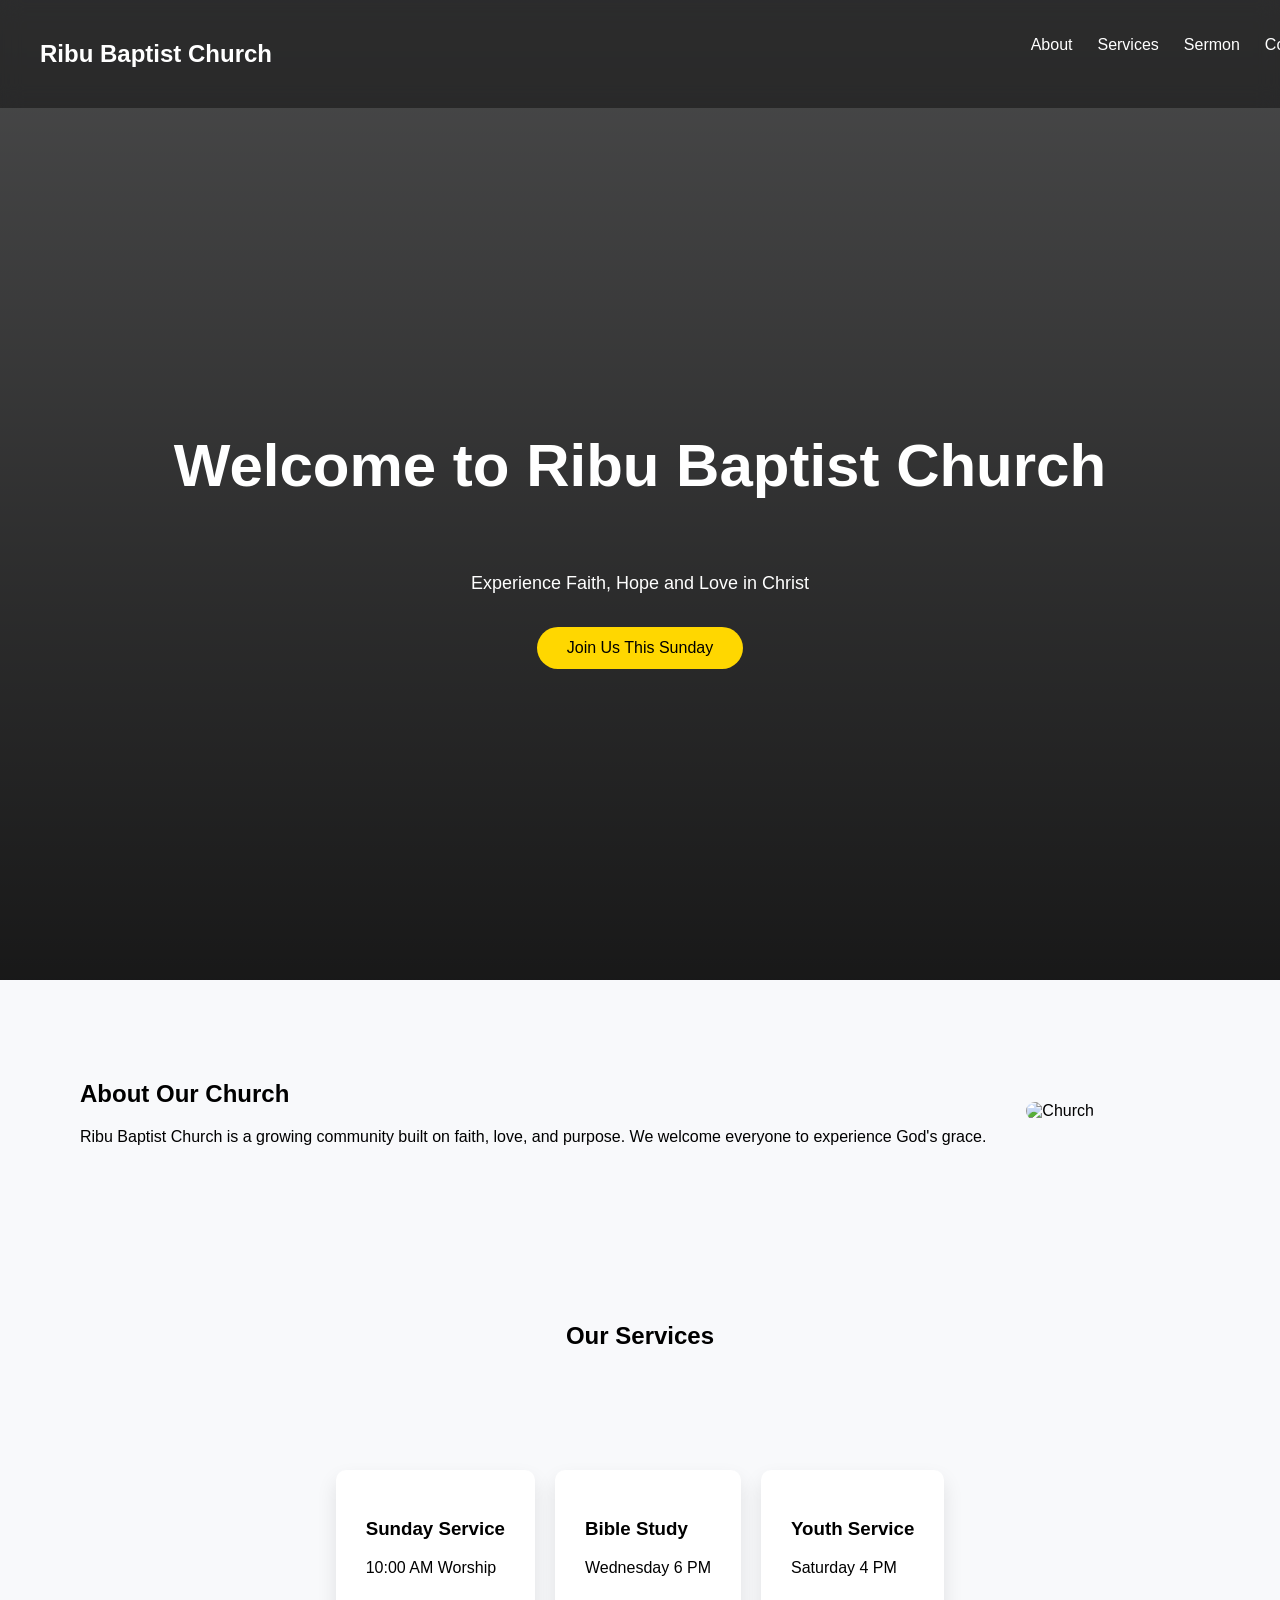
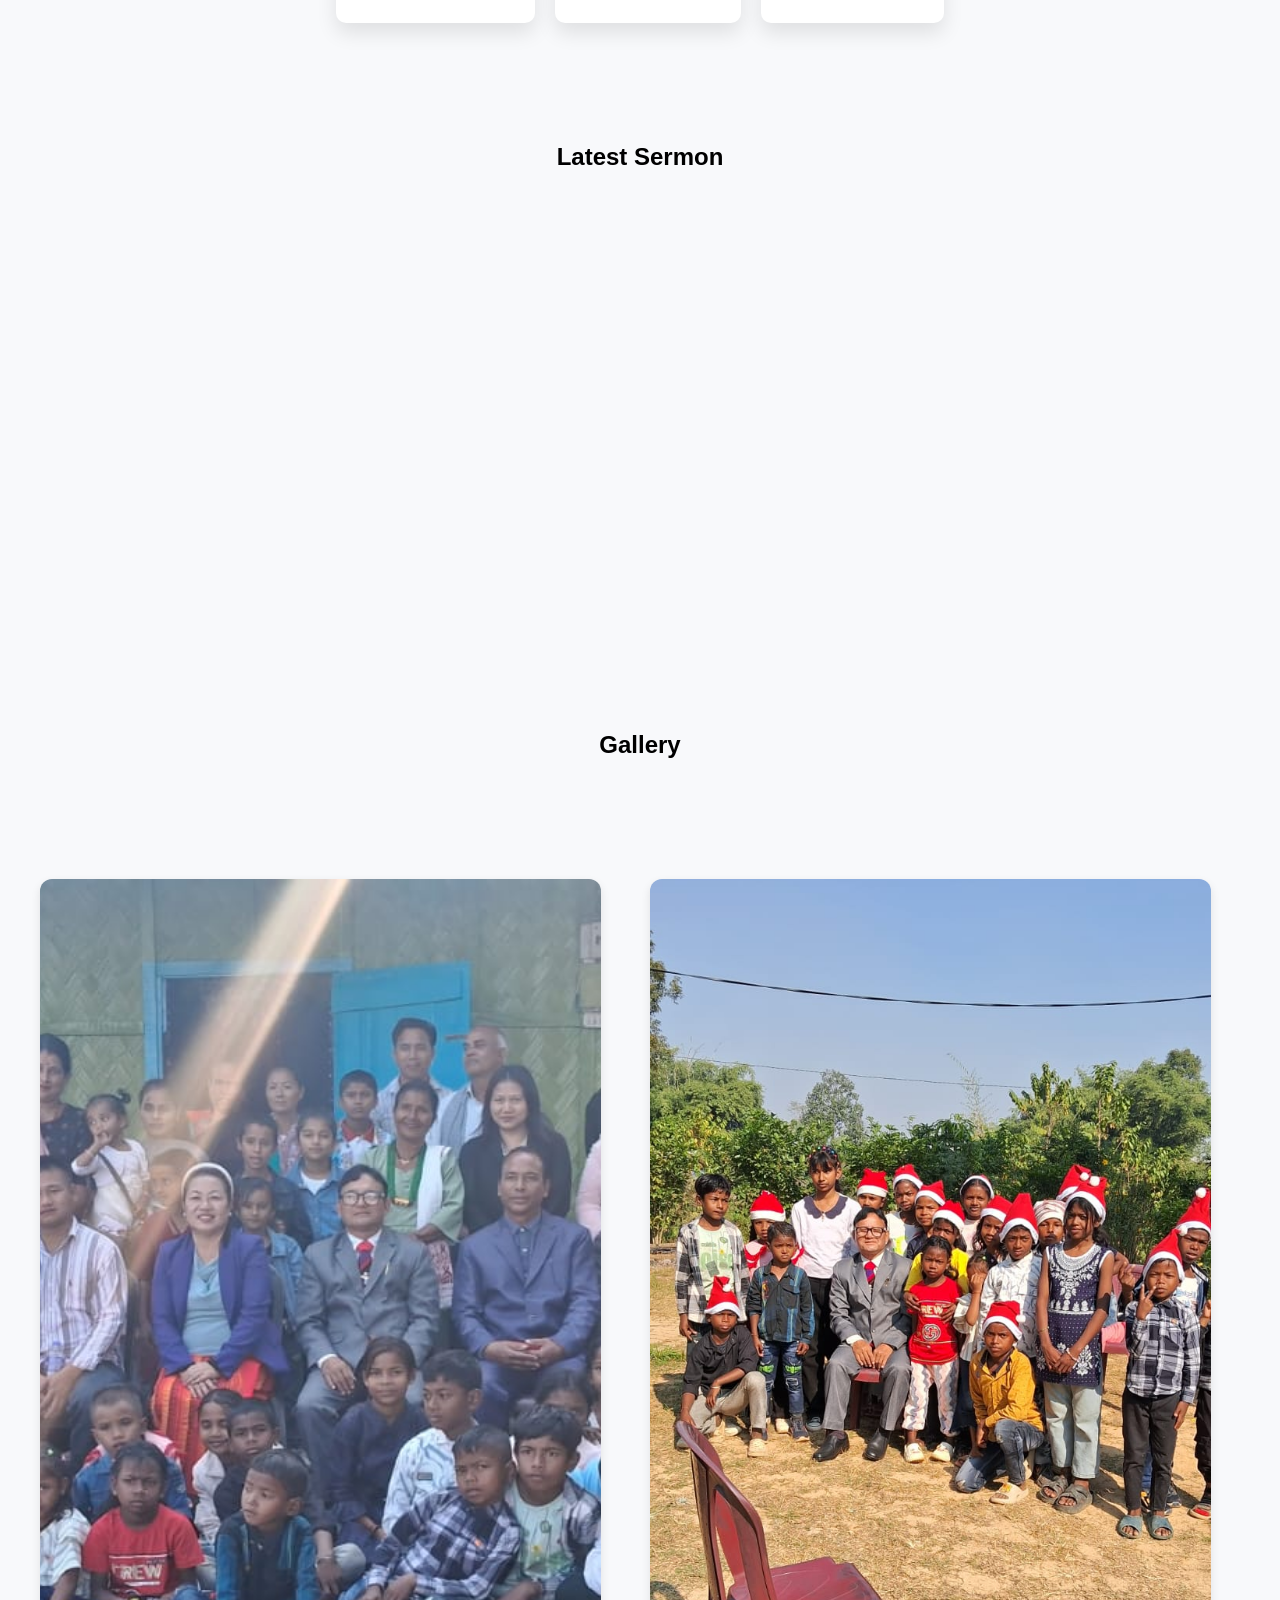
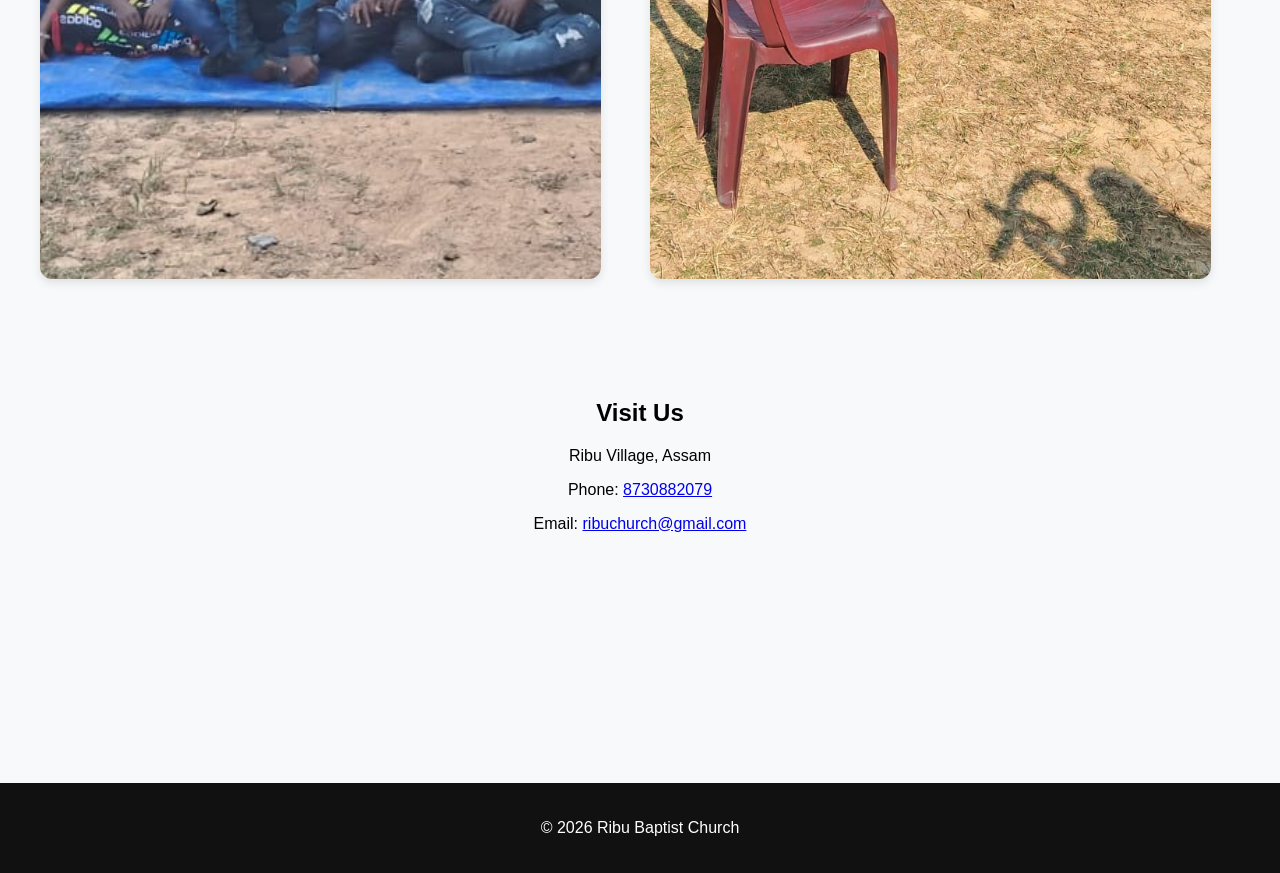
==== index.html @ ec2ae5bd "Add files via upload" ====
<!DOCTYPE html>
<html lang="en">
    <head>
        <meta charset="UTF-8">
        <meta name="viewport" content="width=device=width,
        initial-scale=1.0">
        <meta name="description" content="Ribu Baptist Church - A place of Faith, Hope and Love in Christ. join us for worship and community in Assam">
        <title>RIBU BAPTIST CHURCH |It's Your Time</title>
        <link rel="stylesheet" href="./style.css"/>
    </head>
<body>
<header class="hero">

<nav class="navbar">
    <h2 class="logo">Ribu Baptist Church</h2>

    <div class="menu-toggle" onclick="toggleMenu()">☰</div>

    <ul id="menu">
        <li><a href="#about">About</a></li>
        <li><a href="#services">Services</a></li>
        <li><a href="#sermon">Sermon</a></li>
        <li><a href="#contact">Contact</a></li>
    </ul>
</nav>

<div class="hero-content">
    <h1>Welcome to Ribu Baptist Church</h1>
    <p>Experience Faith, Hope and Love in Christ</p>
    <a href="#contact" class="btn">Join Us This Sunday</a>
</div>

</header>


<!-- ABOUT -->
<section id="about" class="split fade-in">
    <div class="text">
        <h2>About Our Church</h2>
        <p>
            Ribu Baptist Church is a growing community built on faith,
            love, and purpose. We welcome everyone to experience God's grace.
        </p>
    </div>

    <div class="image">
        <img src="images/church.jpg.jpeg" alt="Church">
    </div>
</section>


<!-- SERVICES -->
<section id="services" class="fade-in">
    <h2 class="center">Our Services</h2>

    <div class="cards">
        <div class="card">
            <h3>Sunday Service</h3>
            <p>10:00 AM Worship</p>
        </div>

        <div class="card">
            <h3>Bible Study</h3>
            <p>Wednesday 6 PM</p>
        </div>

        <div class="card">
            <h3>Youth Service</h3>
            <p>Saturday 4 PM</p>
        </div>
    </div>
</section>


<!-- SERMON -->
<section id="sermon" class="fade-in">
    <h2 class="center">Latest Sermon</h2>

    <div class="video">
        <iframe src="https://www.youtube.com/embed/HaKTFQtPPDM"
        title="DEvotional services"
        frameborder="0"
        allowfullscreen>
    </iframe>
    </div>
</section>


<!-- GALLERY -->
<section id="gallery" class="fade-in">
    <h2 class="center">Gallery</h2>

    <div class="gallery">
        <img src="images/church.jpg1.jpeg" alt="Church interior">
        <img src="images/church.jpg2.jpeg" alt="Church event">
    </div>
</section>


<!-- CONTACT -->
<section id="contact" class="center fade-in">
    <h2>Visit Us</h2>
    <p>Ribu Village, Assam</p>
    <p>Phone: <a
    href="tel:8730882079">8730882079</a></p>
    <p>Email: <a
    href="mailto:ribuchurch@gmail.com">ribuchurch@gmail.com</a></p>

    <iframe
    src="https://www.google.com/maps?q=Assam&
    output=embed"
    width="100%"
    height="250%"
    style="border:0; margin-top:20px;"
    loading="lazy">
</iframe>
</section>
 <div id="popup" style="display:none;">
    <span onclick="closeImage()">X</span>
    <img id="popup-img">
 </div>

<footer>
    <p>© 2026 Ribu Baptist Church</p>
</footer>

    <script>
const elements = document.querySelectorAll(".fade-in");

function showOnScroll() {
    elements.forEach(el => {
        const top = el.getBoundingClientRect().top;

        if (top < window.innerHeight - 100) {
            el.classList.add("show");
        }
    });
}

// Run once on load
showOnScroll();

// Run on scroll
window.addEventListener("scroll", showOnScroll);
</script>
    <script>
// Mobile menu
function toggleMenu() {
    document.getElementById("menu").classList.toggle("active");
}

// Scroll animation
const elements = document.querySelectorAll(".fade-in");

window.addEventListener("scroll", () => {
    elements.forEach(el => {
        const top = el.getBoundingClientRect().top;
        if (top < window.innerHeight - 100) {
            el.classList.add("show");
        }
    });
});

// Gallery popup
const images = document.querySelectorAll(".gallery img");
const popup = document.getElementById("popup");
const popupImg = document.getElementById("popup-img");

images.forEach(img => {
    img.addEventListener("click", () => {
        popup.style.display = "flex";
        popupImg.src = img.src;
    });
});

function closeImage() {
    popup.style.display = "none";
}
</script>
</body>
</html>
---- style.css ----
```css
* {
    margin: 0;
    padding: 0;
    box-sizing: border-box;
}

body {
    margin: 0;
    font-family: 'Segoe UI', sans-serif;
    background: #f8f9fb;
}

/* HERO */
.hero {
    height: 100vh;
    padding-top: 80px; /* space for navbar*/
    display: flex;
    flex-direction: column;
    justify-content: center;
    align-items: center;
    background: linear-gradient(rgba(0,0,0,0.7), rgba(0,0,0,0.9)),
                url('images/church.jpg.jpeg') center/cover no-repeat;
    color: white;
}

/* NAVBAR */
.navbar {
    position: fixed;
    width: 100%;
    top: 0;
    left: 0;
    backdrop-filter: blur(10px);
    background: rgba(0,0,0,0.4);
    z-index: 1000;

    display: flex;
    justify-content: space-between;
    padding: 20px 40px;
}

.navbar ul {
    display: flex;
    list-style: none;
    gap: 25px;
}

.navbar a {
    color: white;
    text-decoration: none;
}

/* HERO CONTENT */
.hero-content {
    height: 80%;
    display: flex;
    flex-direction: column;
    justify-content: center;
    align-items: center;
    gap: 15px;
}

.hero h1 {
    font-size: 60px;
}

.hero p {
    font-size: 18px;
}

/* BUTTON */
.btn {
    background: gold;
    padding: 12px 30px;
    border-radius: 30px;
    text-decoration: none;
    color: black;
    transition: 0.3s;
}

.btn:hover {
    transform: scale(1.05);
}

/* SPLIT */
.split {
    display: flex;
    align-items: center;
    gap: 40px;
    padding: 80px;
}

.split img {
    width: 400px;
    border-radius: 10px;
}

/* CARDS */
.cards {
    display: flex;
    gap: 20px;
    justify-content: center;
    padding: 40px;
}

.card {
    background: white;
    padding: 30px;
    border-radius: 10px;
    box-shadow: 0 10px 20px rgba(0,0,0,0.1);
    transition: 0.3s;
}

.card:hover {
    transform: translateY(-10px);
}

/* VIDEO */
.video iframe {
    width: 80%;
    height: 400px;
    display: block;
    margin: auto;
}

/* GALLERY */
.gallery {
    display: grid;
    grid-template-columns: 1fr 1fr; /* two equal columns */
    gap: 20px;
    padding: 40px;
}

.gallery img {
    width: 95%;
    height: 1000px;  /* fixed */
    object-fit: cover;
    border-radius: 12px;
    box-shadow: 0 4px 10px rgba(0,0,0,0.1);
    transition: 0.3s;
}

.gallery img:hover {
    transform: scale(1.05);
}

/* CENTER */
.center {
    text-align: center;
    padding: 60px 20px;
}

/* FOOTER */
footer {
    background: #111;
    color: white;
    text-align: center;
    padding: 20px;
}

/* ANIMATION */
.fade-in {
    opacity: 0;
    transform: translateY(40px);
    transition: 0.8s;
}

.fade-in.show {
    opacity: 1;
    transform: translateY(0);
}

/* MOBILE */
.menu-toggle {
    display: none;
}

@media (max-width: 768px) {

    .navbar ul {
        position: absolute;
        top: 70px;
        right: 0;
        background: rgba(0,0,0,0.9);
        flex-direction: column;
        width: 200px;
        padding: 20px;
        display: none;
    }

    .navbar ul.active {
        display: flex;
    }

    .menu-toggle {
        display: block;
        font-size: 28px;
        color: white;
    }

    .split {
        flex-direction: column;
        padding: 40px;
    }

    .hero h1 {
        font-size: 40px;
    }

    .cards {
        flex-direction: column;
    }

    .video iframe {
        width: 100%;
        height: 250px;
    }
}
```
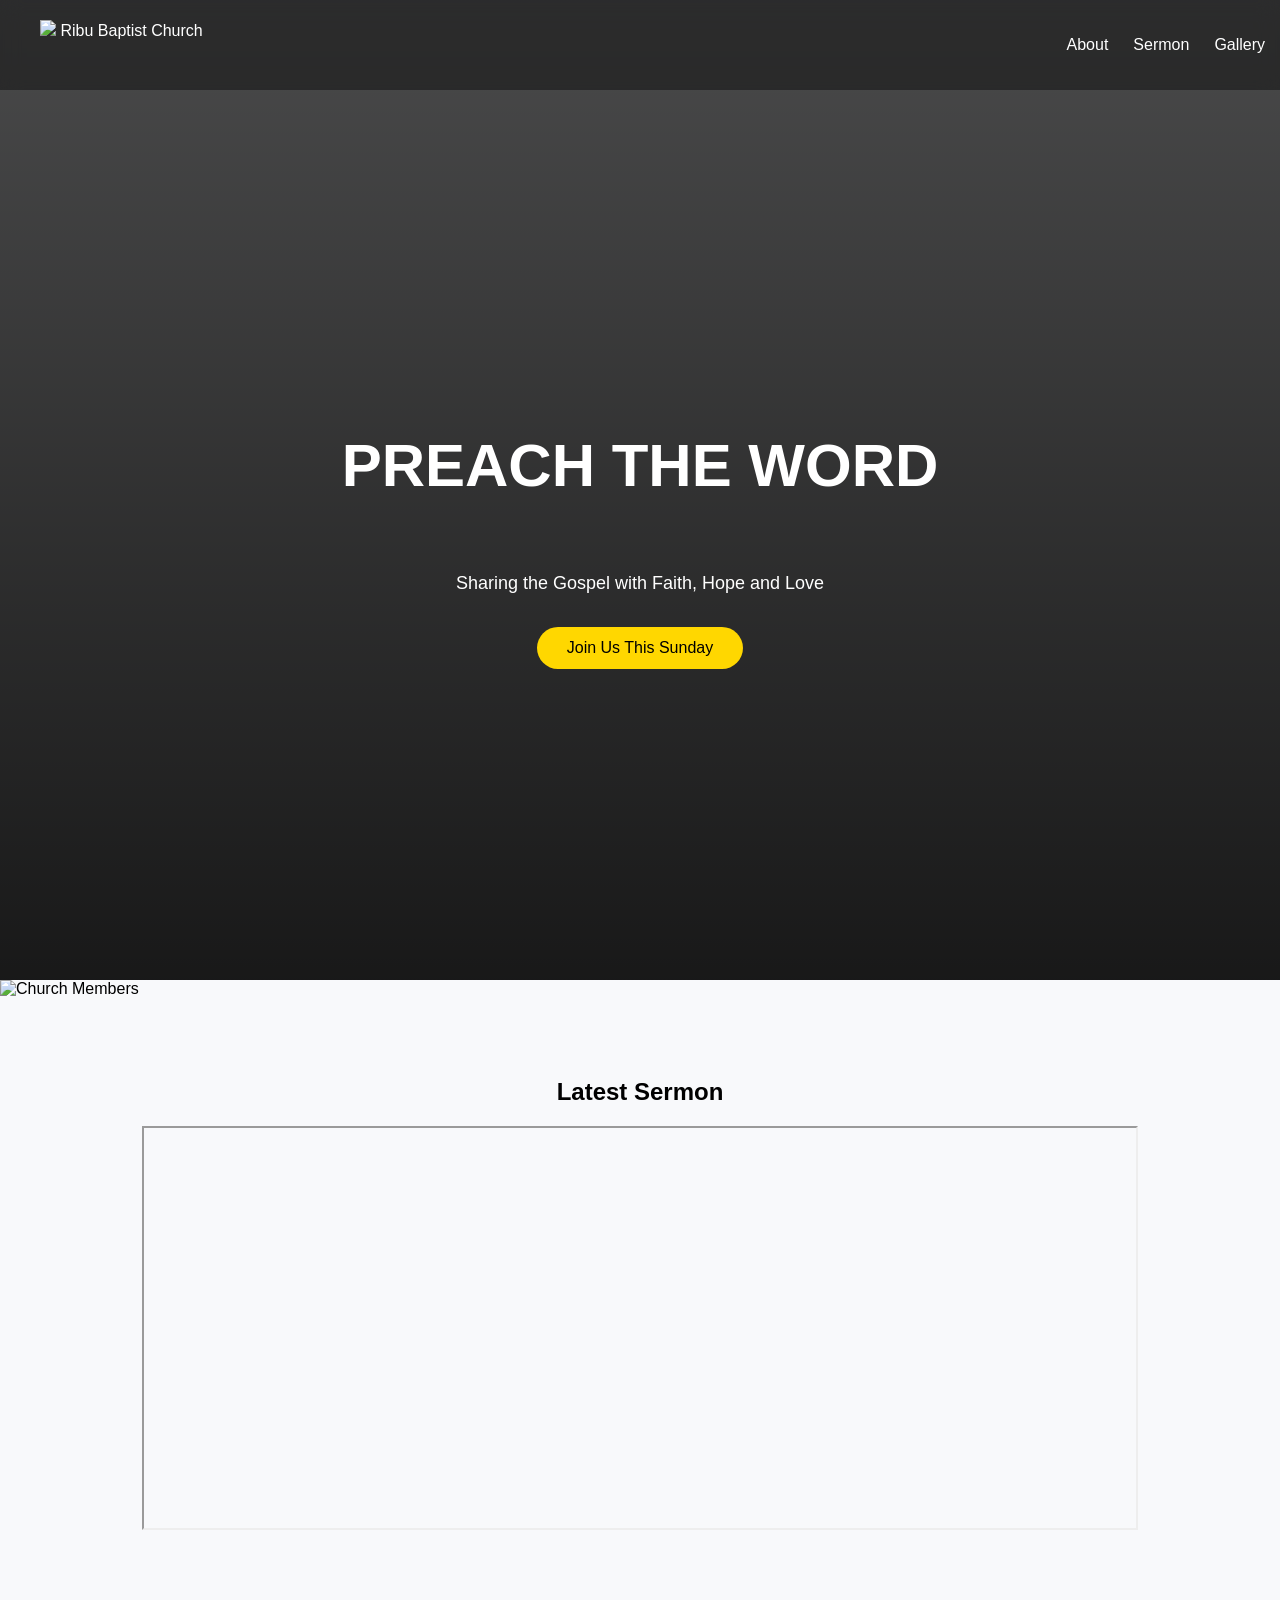
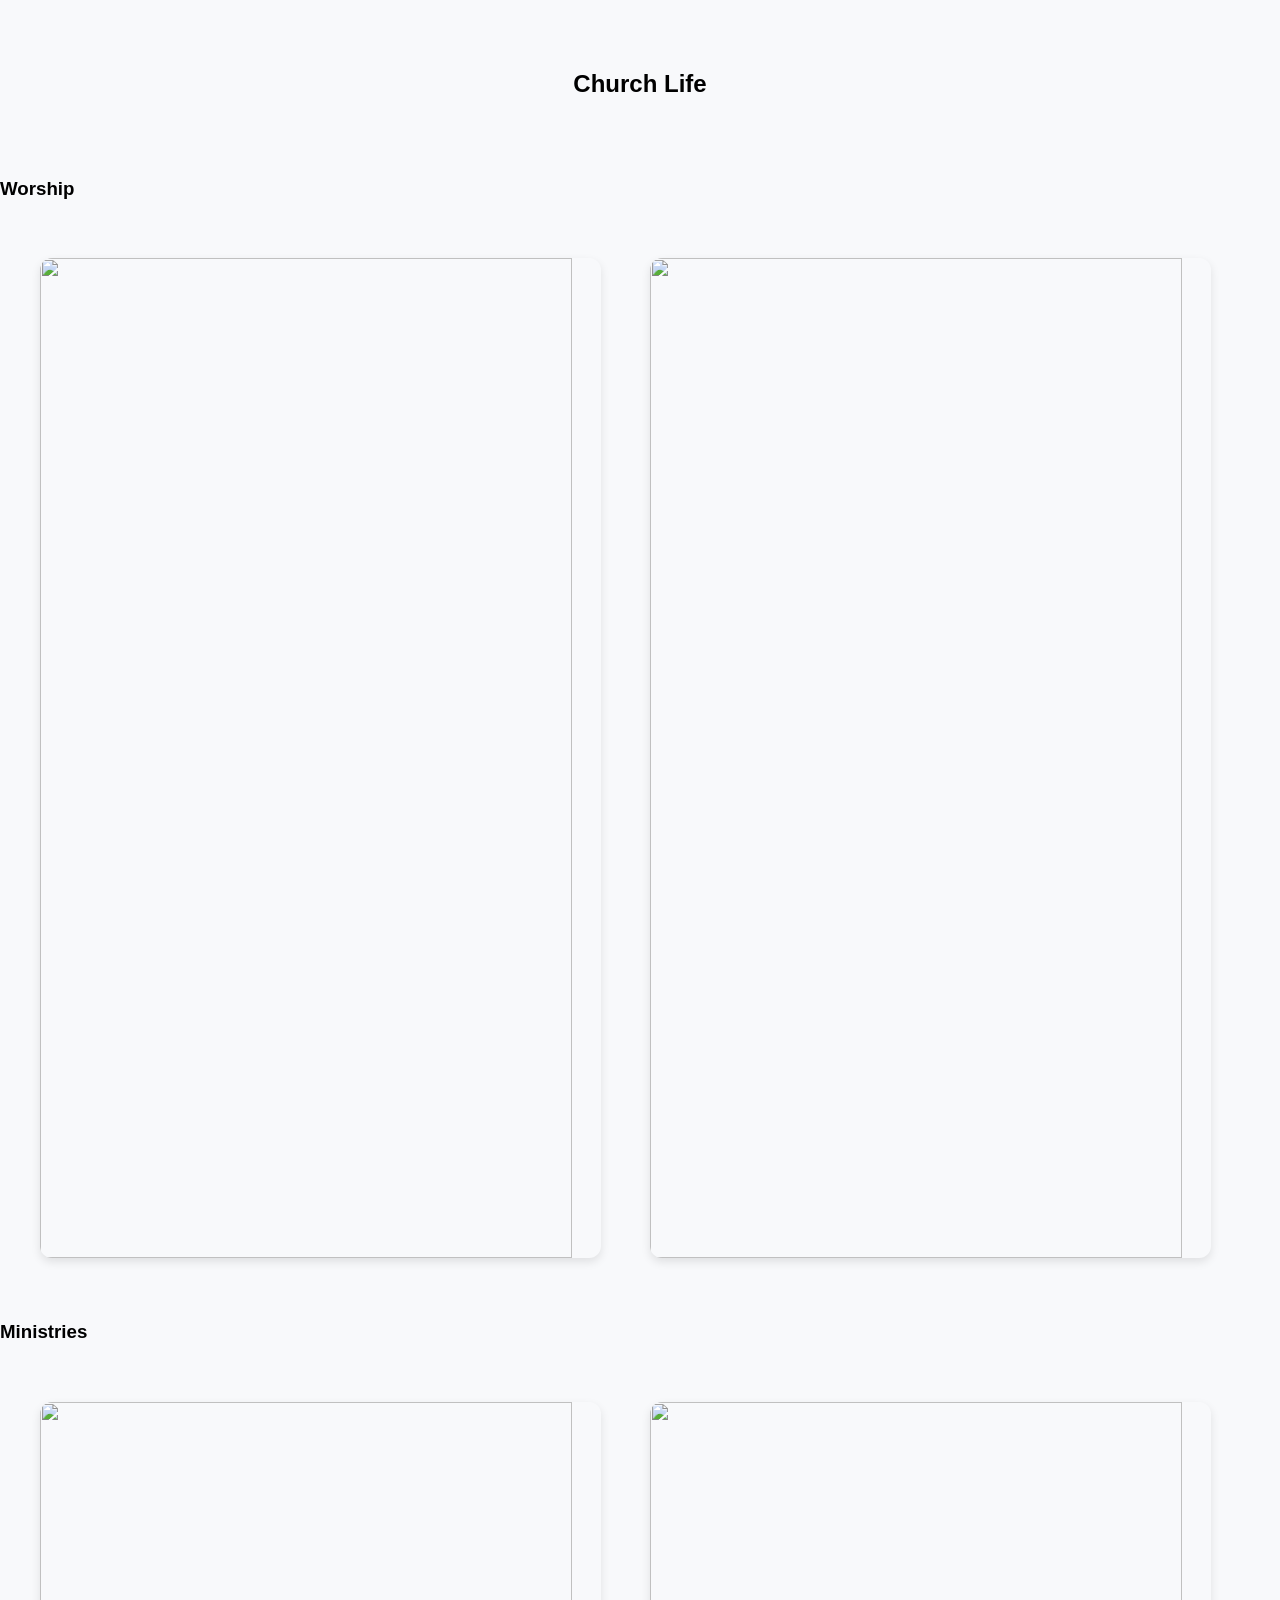
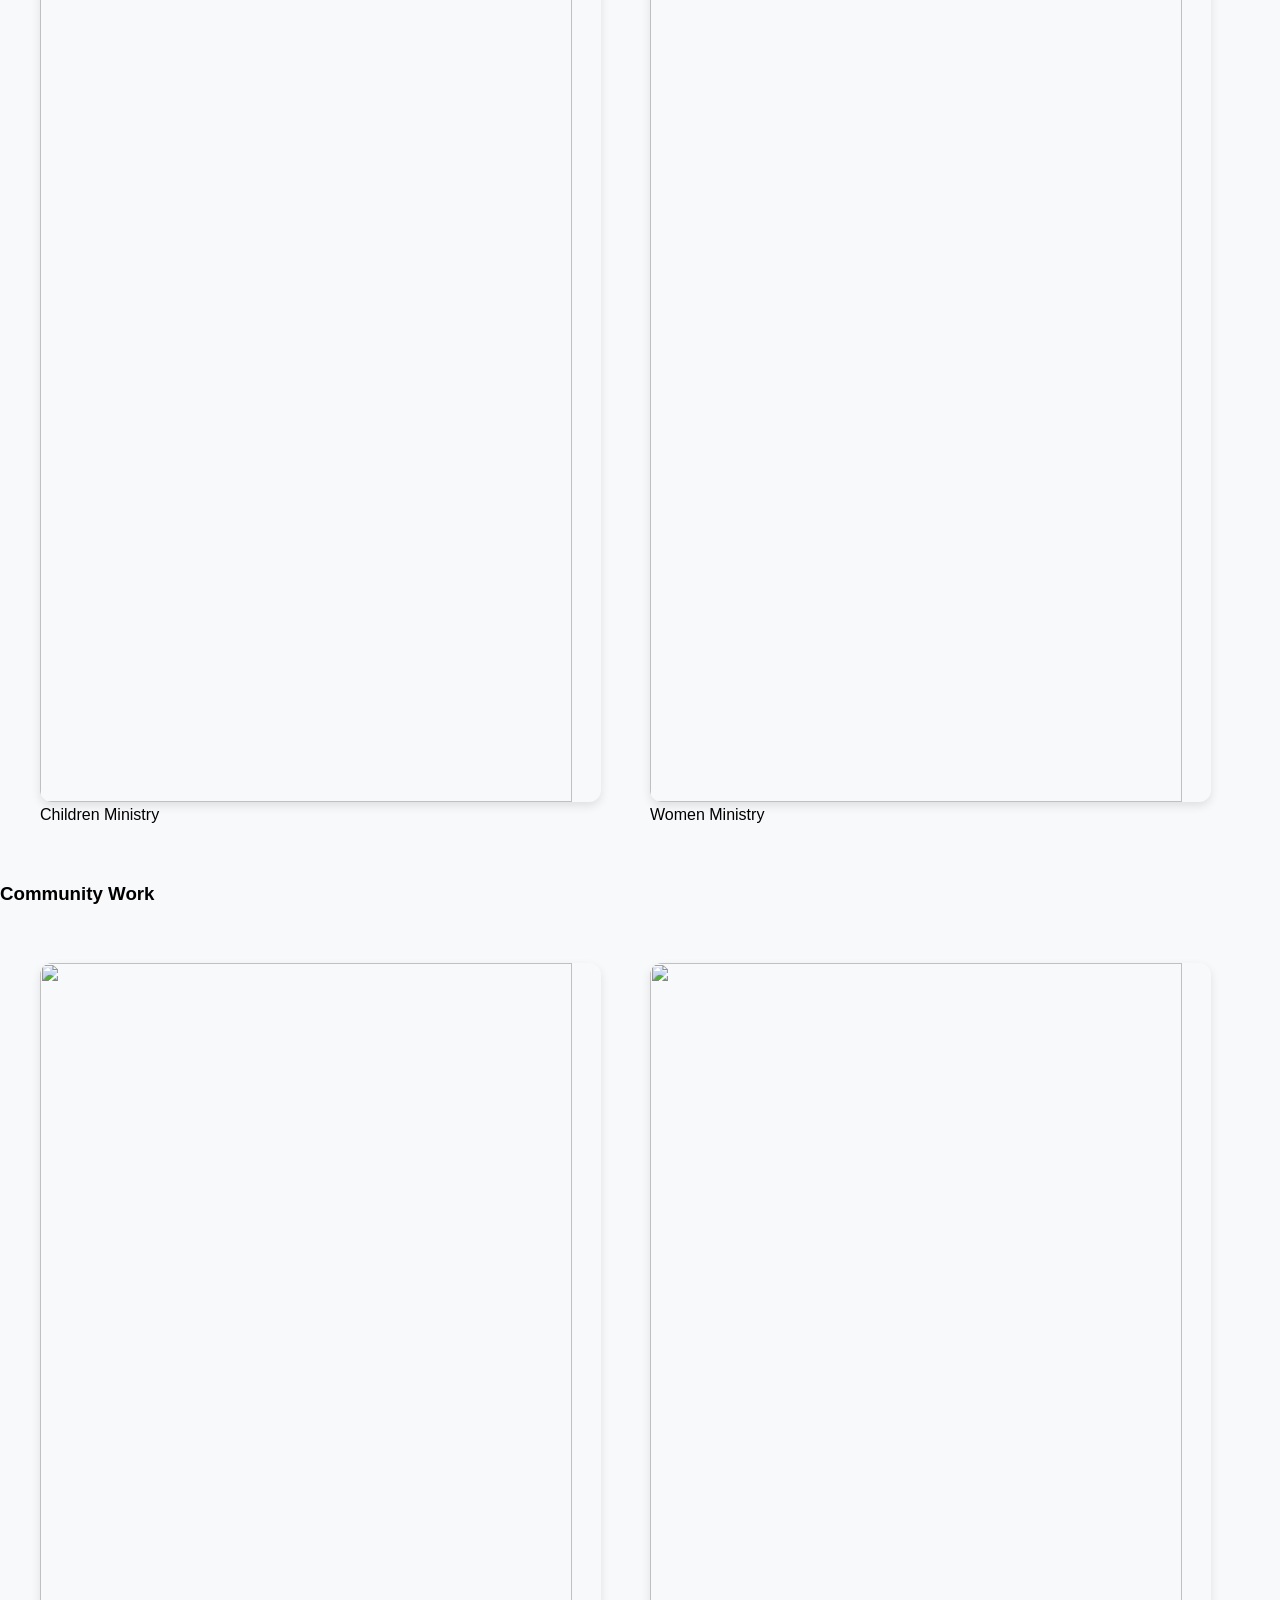
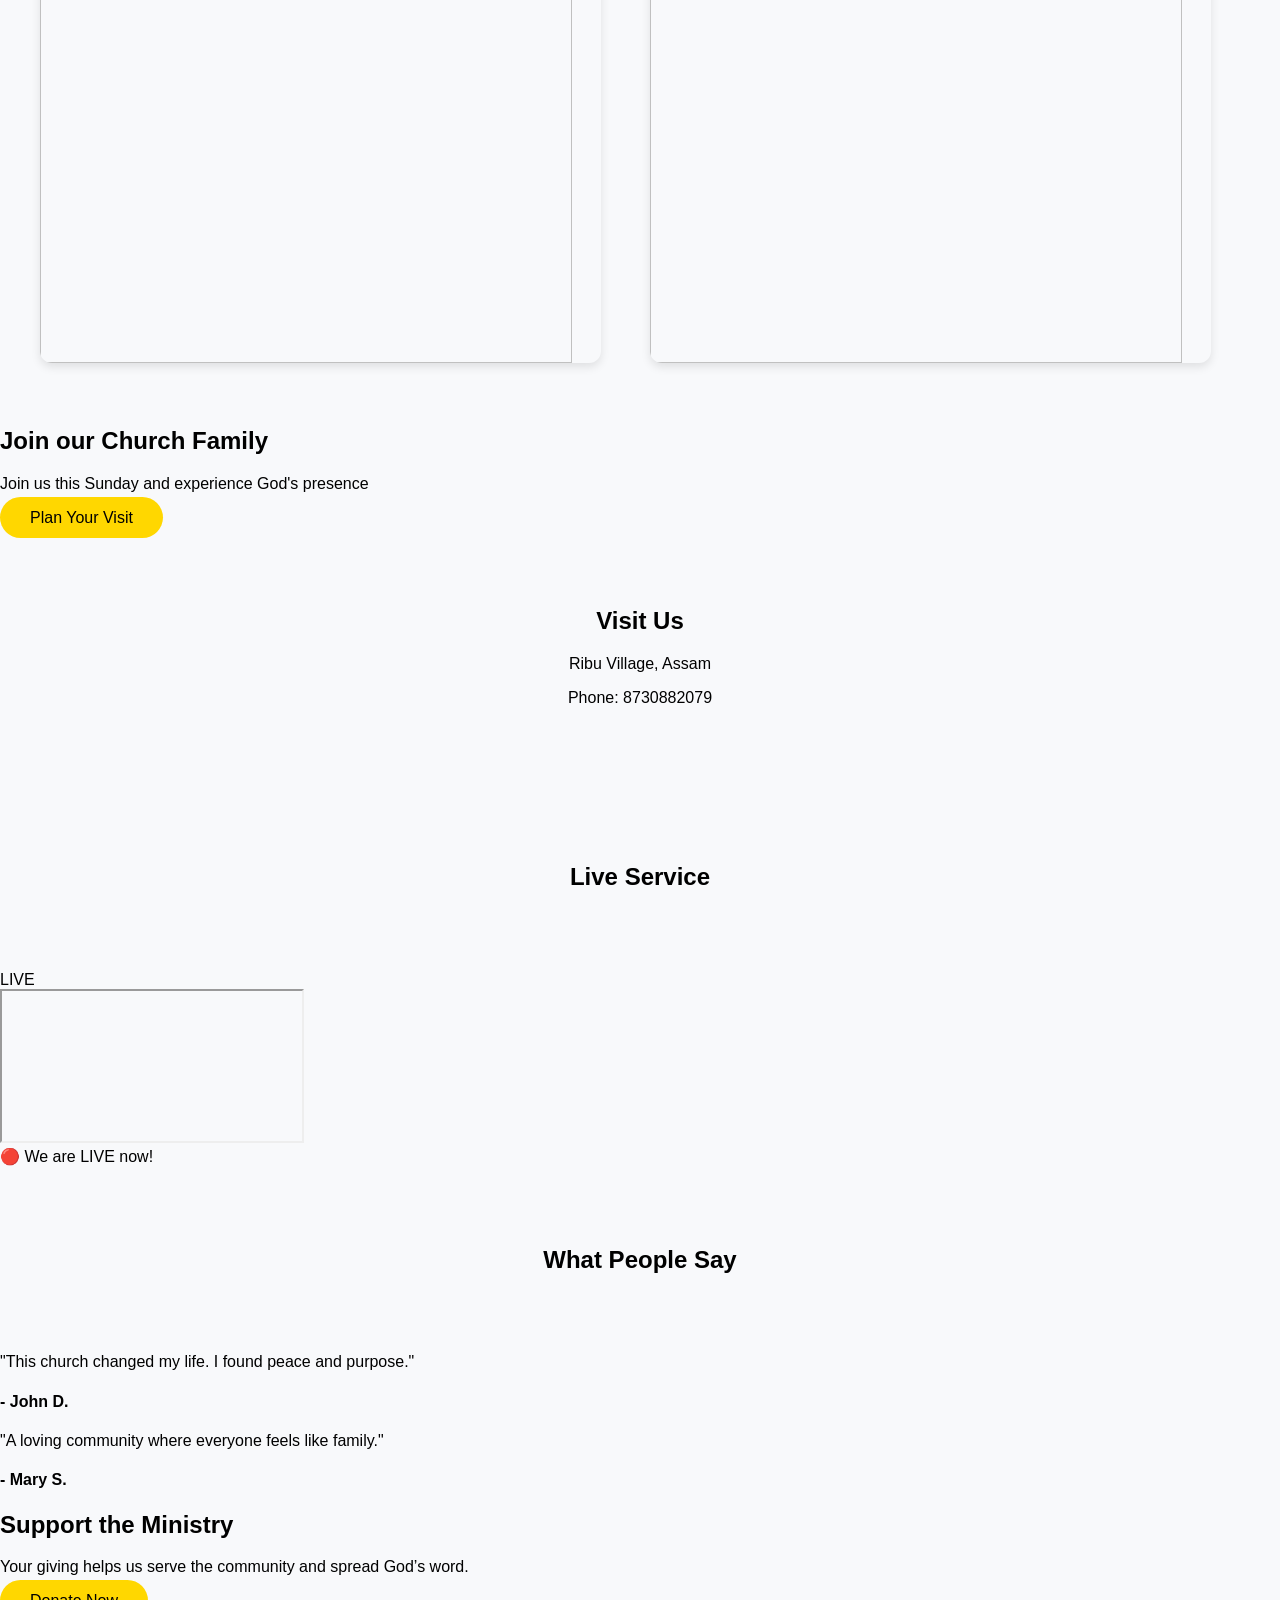
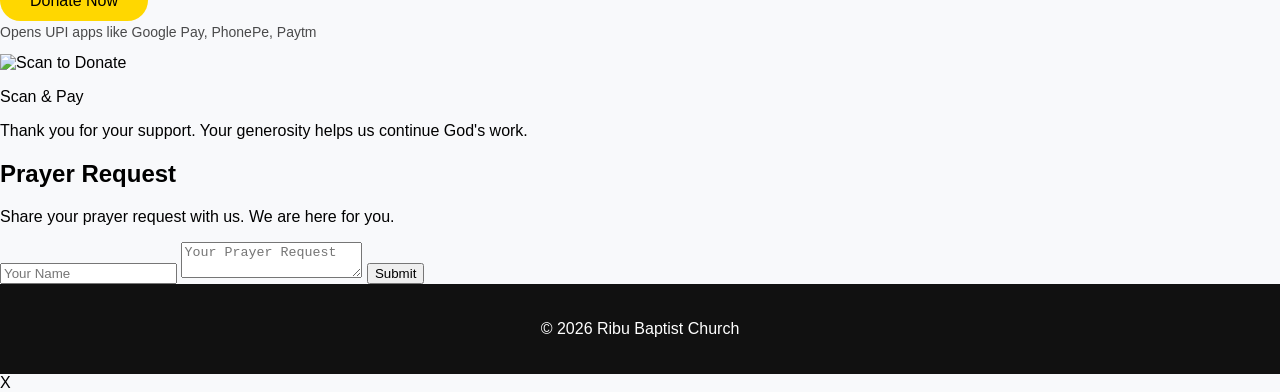
==== commit 058537f7: "Add files via upload" ====
--- a/index.html
+++ b/index.html
@@ -1,131 +1,216 @@
 <!DOCTYPE html>
 <html lang="en">
     <head>
-        <meta charset="UTF-8">
-        <meta name="viewport" content="width=device=width,
-        initial-scale=1.0">
-        <meta name="description" content="Ribu Baptist Church - A place of Faith, Hope and Love in Christ. join us for worship and community in Assam">
-        <title>RIBU BAPTIST CHURCH |It's Your Time</title>
-        <link rel="stylesheet" href="./style.css"/>
-    </head>
+  <meta charset="UTF-8">
+  <meta name="viewport" content="width=device-width, initial-scale=1.0">
+  <meta name="description" content="Ribu Baptist Church - A place of Faith, Hope and Love in Christ. Join us for worship and community in Assam">
+  <title>RIBU BAPTIST CHURCH | Preach the Word</title>
+  <link rel="stylesheet" href="./style.css"/>
+</head>
 <body>
 <header class="hero">
 
 <nav class="navbar">
-    <h2 class="logo">Ribu Baptist Church</h2>
+    <div class="logo">
+  <img src="images/logo.jpeg">
+  <span>Ribu Baptist Church</span>
+</div>
 
     <div class="menu-toggle" onclick="toggleMenu()">☰</div>
 
     <ul id="menu">
         <li><a href="#about">About</a></li>
-        <li><a href="#services">Services</a></li>
         <li><a href="#sermon">Sermon</a></li>
-        <li><a href="#contact">Contact</a></li>
+        <li><a href="#gallery">Gallery</a></li>
+        <li><a href="#contact">Visit</a></li>
     </ul>
 </nav>
 
-<div class="hero-content">
-    <h1>Welcome to Ribu Baptist Church</h1>
-    <p>Experience Faith, Hope and Love in Christ</p>
+<div class="hero-content left">
+    <h1>PREACH THE WORD</h1>
+    <p>Sharing the Gospel with Faith, Hope and Love</p>
     <a href="#contact" class="btn">Join Us This Sunday</a>
 </div>
-
 </header>
 
-
 <!-- ABOUT -->
-<section id="about" class="split fade-in">
-    <div class="text">
-        <h2>About Our Church</h2>
-        <p>
-            Ribu Baptist Church is a growing community built on faith,
-            love, and purpose. We welcome everyone to experience God's grace.
-        </p>
-    </div>
-
-    <div class="image">
-        <img src="images/church.jpg.jpeg" alt="Church">
-    </div>
-</section>
-
-
-<!-- SERVICES -->
-<section id="services" class="fade-in">
-    <h2 class="center">Our Services</h2>
-
-    <div class="cards">
-        <div class="card">
-            <h3>Sunday Service</h3>
-            <p>10:00 AM Worship</p>
-        </div>
-
-        <div class="card">
-            <h3>Bible Study</h3>
-            <p>Wednesday 6 PM</p>
-        </div>
-
-        <div class="card">
-            <h3>Youth Service</h3>
-            <p>Saturday 4 PM</p>
-        </div>
+<section id="about">
+    <div class="welcome-section">
+        <img src="images/welcome.png" alt="Church Members">
     </div>
 </section>
 
 
 <!-- SERMON -->
-<section id="sermon" class="fade-in">
-    <h2 class="center">Latest Sermon</h2>
+<section id="sermon" class="dark-section">
+<div class="container center">
+
+    <h2>Latest Sermon</h2>
 
     <div class="video">
         <iframe src="https://www.youtube.com/embed/HaKTFQtPPDM"
-        title="DEvotional services"
-        frameborder="0"
-        allowfullscreen>
-    </iframe>
-    </div>
+        allowfullscreen></iframe>
+    </div>
+
+</div>
 </section>
 
 
 <!-- GALLERY -->
 <section id="gallery" class="fade-in">
-    <h2 class="center">Gallery</h2>
-
+
+    <h2 class="center">Church Life</h2>
+
+    <!-- WORSHIP -->
+    <h3 class="gallery-title">Worship</h3>
     <div class="gallery">
-        <img src="images/church.jpg1.jpeg" alt="Church interior">
-        <img src="images/church.jpg2.jpeg" alt="Church event">
-    </div>
+        <div class="gallery-item">
+            <img src="images/worship1.jpeg">
+        </div>
+
+        <div class="gallery-item">
+            <img src="images/worship2.jpeg">
+        </div>
+    </div>
+
+    <!-- MINISTRIES -->
+    <h3 class="gallery-title">Ministries</h3>
+    <div class="gallery">
+
+        <div class="gallery-item">
+            <img src="images/children.jpeg">
+            <div class="overlay">Children Ministry</div>
+        </div>
+
+        <div class="gallery-item">
+            <img src="images/women.jpeg">
+            <div class="overlay">Women Ministry</div>
+        </div>
+
+    </div>
+
+    <!-- COMMUNITY WORK -->
+    <h3 class="gallery-title">Community Work</h3>
+    <div class="gallery">
+
+        <div class="gallery-item">
+            <img src="images/soap.jpeg">
+        </div>
+
+        <div class="gallery-item">
+            <img src="images/chair.jpg">
+        </div>
+
+    </div>
+
+</section>
+
+
+<!-- CTA (VERY IMPORTANT) -->
+<section class="cta">
+    <h2>Join our Church Family</h2>
+    <p>Join us this Sunday and experience God's presence</p>
+    <a href="#contact" class="btn">Plan Your Visit</a>
 </section>
 
 
 <!-- CONTACT -->
-<section id="contact" class="center fade-in">
+<section id="contact">
+<div class="container center contact-box">
+
     <h2>Visit Us</h2>
     <p>Ribu Village, Assam</p>
-    <p>Phone: <a
-    href="tel:8730882079">8730882079</a></p>
-    <p>Email: <a
-    href="mailto:ribuchurch@gmail.com">ribuchurch@gmail.com</a></p>
-
-    <iframe
-    src="https://www.google.com/maps?q=Assam&
-    output=embed"
-    width="100%"
-    height="250%"
-    style="border:0; margin-top:20px;"
-    loading="lazy">
-</iframe>
-</section>
- <div id="popup" style="display:none;">
-    <span onclick="closeImage()">X</span>
-    <img id="popup-img">
- </div>
+    <p>Phone: 8730882079</p>
+
+</div>
+</section>
+
+<section class="live-service">
+    <h2 class="center">Live Service</h2>
+
+    <div class="live-video" id="liveContainer">
+
+        <!-- 🔴 LIVE badge -->
+        <span class="live-badge" id="liveBadge" style="display:none;">LIVE</span>
+
+        <!-- 📺 VIDEO -->
+        <iframe 
+            id="liveFrame"
+            src="https://www.youtube.com/embed/HaKf0tPDPW"
+            allowfullscreen>
+        </iframe>
+
+        <!-- ⏳ COUNTDOWN -->
+        <div class="countdown" id="countdownBox"></div>
+
+    </div>
+</section>
+
+<section class="testimonials">
+    <h2 class="center">What People Say</h2>
+
+    <div class="testimonial-container">
+
+        <div class="testimonial-card">
+            <p>"This church changed my life. I found peace and purpose."</p>
+            <h4>- John D.</h4>
+        </div>
+
+        <div class="testimonial-card">
+            <p>"A loving community where everyone feels like family."</p>
+            <h4>- Mary S.</h4>
+        </div>
+
+    </div>
+</section>
+
+<section class="donation">
+    <h2>Support the Ministry</h2>
+    <p>Your giving helps us serve the community and spread God’s word.</p>
+
+    <a href="upi://pay?pa=issacbelho1@okaxis&pn=Ribu%20Baptist%20Church&cu=INR"
+       class="btn">
+       Donate Now
+    </a>
+    <p style="font-size:14px; opacity:0.7;">
+    Opens UPI apps like Google Pay, PhonePe, Paytm
+</p>
+<!--  QR CODE-->
+  <div class="qr-section">
+    <img src="images/qr.jpeg" alt="Scan to Donate">
+    <p>Scan & Pay</p>
+  </div>
+  <p class="donation-thanks">
+    Thank you for your support. Your generosity helps us continue God's work.</p>
+</section>
+<section class="prayer">
+    <h2>Prayer Request</h2>
+    <p>Share your prayer request with us. We are here for you.</p>
+
+    <form class="prayer-form" onsubmit="sendPrayer(event)">
+    <input type="text" id="name" placeholder="Your Name" required>
+    <textarea id="request" placeholder="Your Prayer Request" required></textarea>
+    <button type="submit">Submit</button>
+</form>
+</section>
 
 <footer>
     <p>© 2026 Ribu Baptist Church</p>
 </footer>
 
+<div id="popup">
+    <span onclick="closeImage()">X</span>
+    <img id="popup-img">
+</div>
+
     <script>
-const elements = document.querySelectorAll(".fade-in");
+// ✅ Mobile menu
+function toggleMenu() {
+    document.getElementById("menu").classList.toggle("active");
+}
+
+// ✅ Fade-in scroll animation
+const elements = document.querySelectorAll(".fade-in, .welcome-section");
 
 function showOnScroll() {
     elements.forEach(el => {
@@ -137,31 +222,10 @@
     });
 }
 
-// Run once on load
-showOnScroll();
-
-// Run on scroll
 window.addEventListener("scroll", showOnScroll);
-</script>
-    <script>
-// Mobile menu
-function toggleMenu() {
-    document.getElementById("menu").classList.toggle("active");
-}
-
-// Scroll animation
-const elements = document.querySelectorAll(".fade-in");
-
-window.addEventListener("scroll", () => {
-    elements.forEach(el => {
-        const top = el.getBoundingClientRect().top;
-        if (top < window.innerHeight - 100) {
-            el.classList.add("show");
-        }
-    });
-});
-
-// Gallery popup
+window.addEventListener("load", showOnScroll);
+
+// ✅ Gallery popup
 const images = document.querySelectorAll(".gallery img");
 const popup = document.getElementById("popup");
 const popupImg = document.getElementById("popup-img");
@@ -176,6 +240,50 @@
 function closeImage() {
     popup.style.display = "none";
 }
+
+function sendPrayer(e) {
+    e.preventDefault();
+
+    const name = document.getElementById("name").value;
+    const request = document.getElementById("request").value;
+
+    const message = `Prayer Request from ${name}: ${request}`;
+
+    const phone = "918730882079"; // your number (no +)
+
+    const url = `https://wa.me/${phone}?text=${encodeURIComponent(message)}`;
+
+    window.open(url, "_blank");
+}
+</script>
+<script>
+/* ⏳ SET YOUR SERVICE TIME */
+const serviceTime = new Date("2026-04-13T09:30:00"); // Sunday 10 AM
+
+const badge = document.getElementById("liveBadge");
+const countdown = document.getElementById("countdownBox");
+
+function updateCountdown() {
+    const now = new Date();
+    const diff = serviceTime - now;
+
+    if (diff <= 0) {
+        // 🔴 LIVE MODE
+        badge.style.display = "block";
+        countdown.innerHTML = "🔴 We are LIVE now!";
+        return;
+    }
+
+    // ⏳ Countdown
+    const hours = Math.floor(diff / (1000 * 60 * 60));
+    const mins = Math.floor((diff / (1000 * 60)) % 60);
+    const secs = Math.floor((diff / 1000) % 60);
+
+    countdown.innerHTML = 
+        "Service starts in: " + hours + "h " + mins + "m " + secs + "s";
+}
+
+setInterval(updateCountdown, 1000);
 </script>
 </body>
 </html>
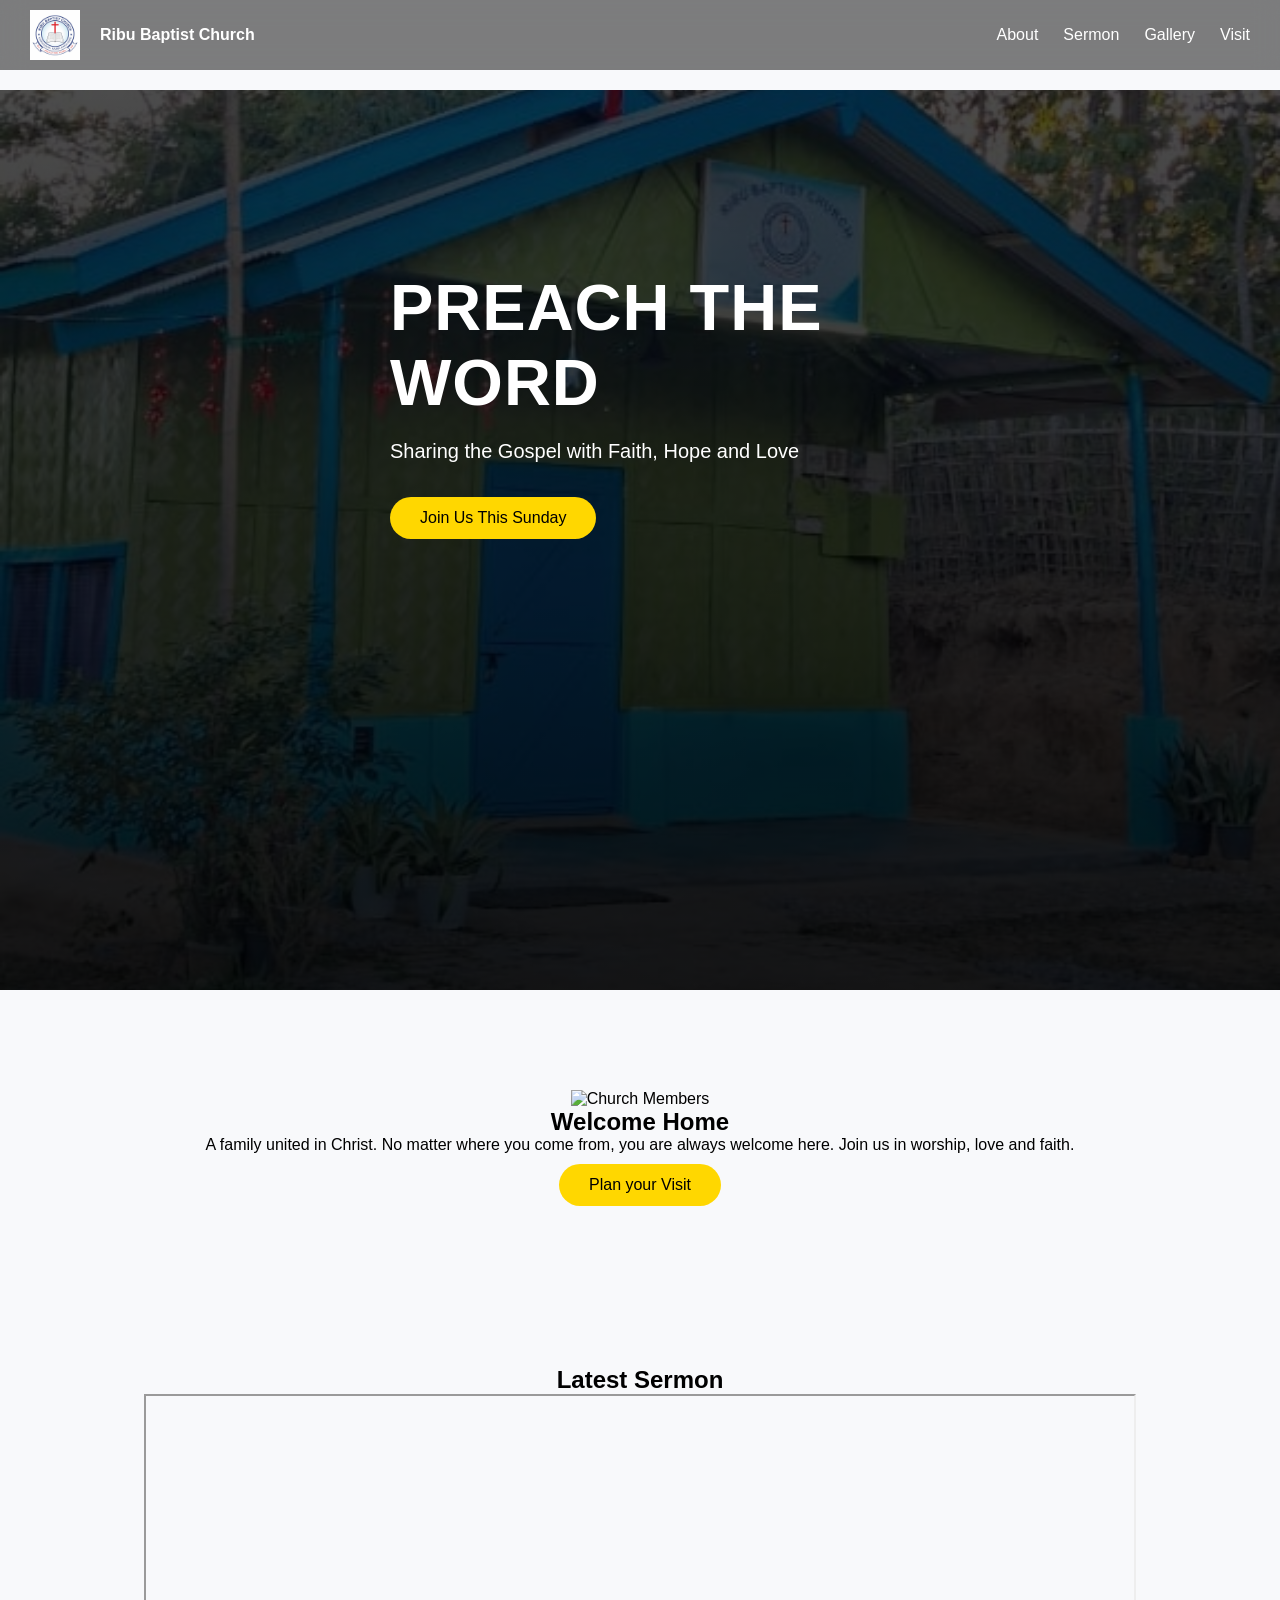
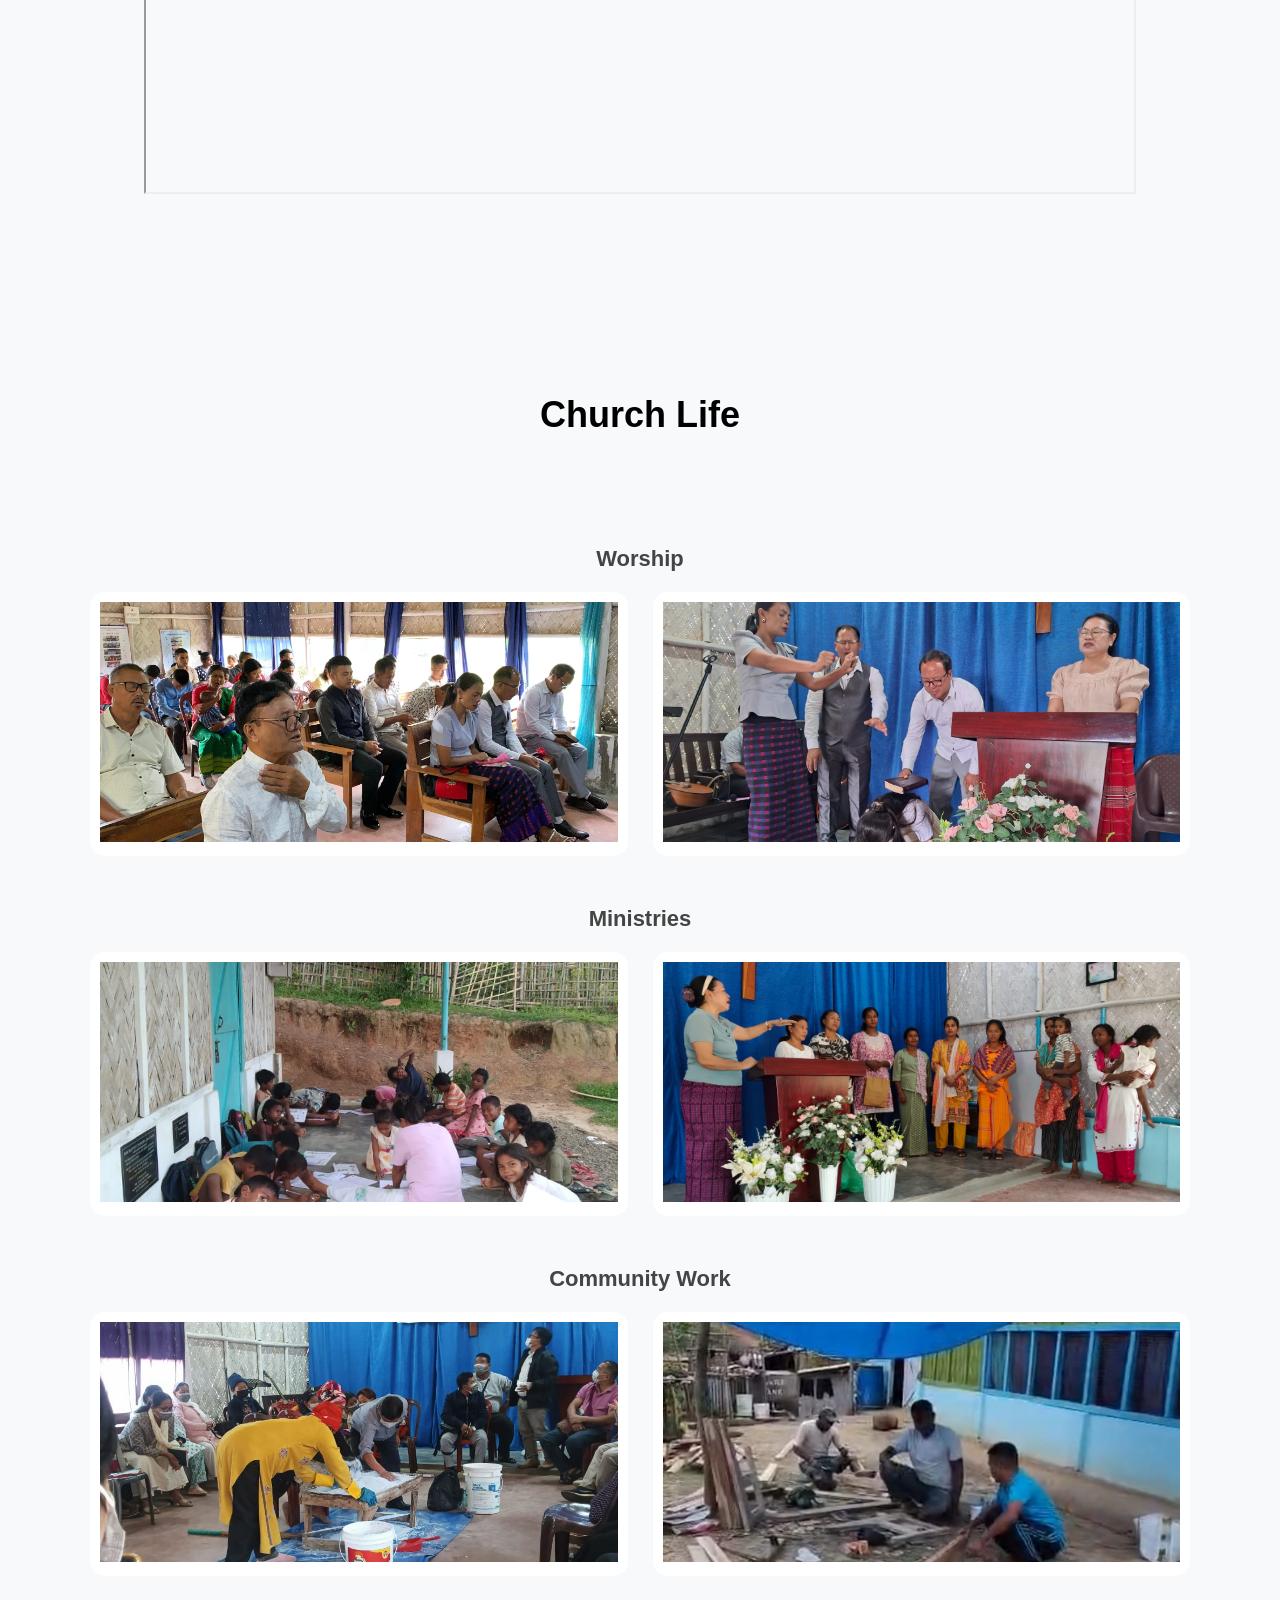
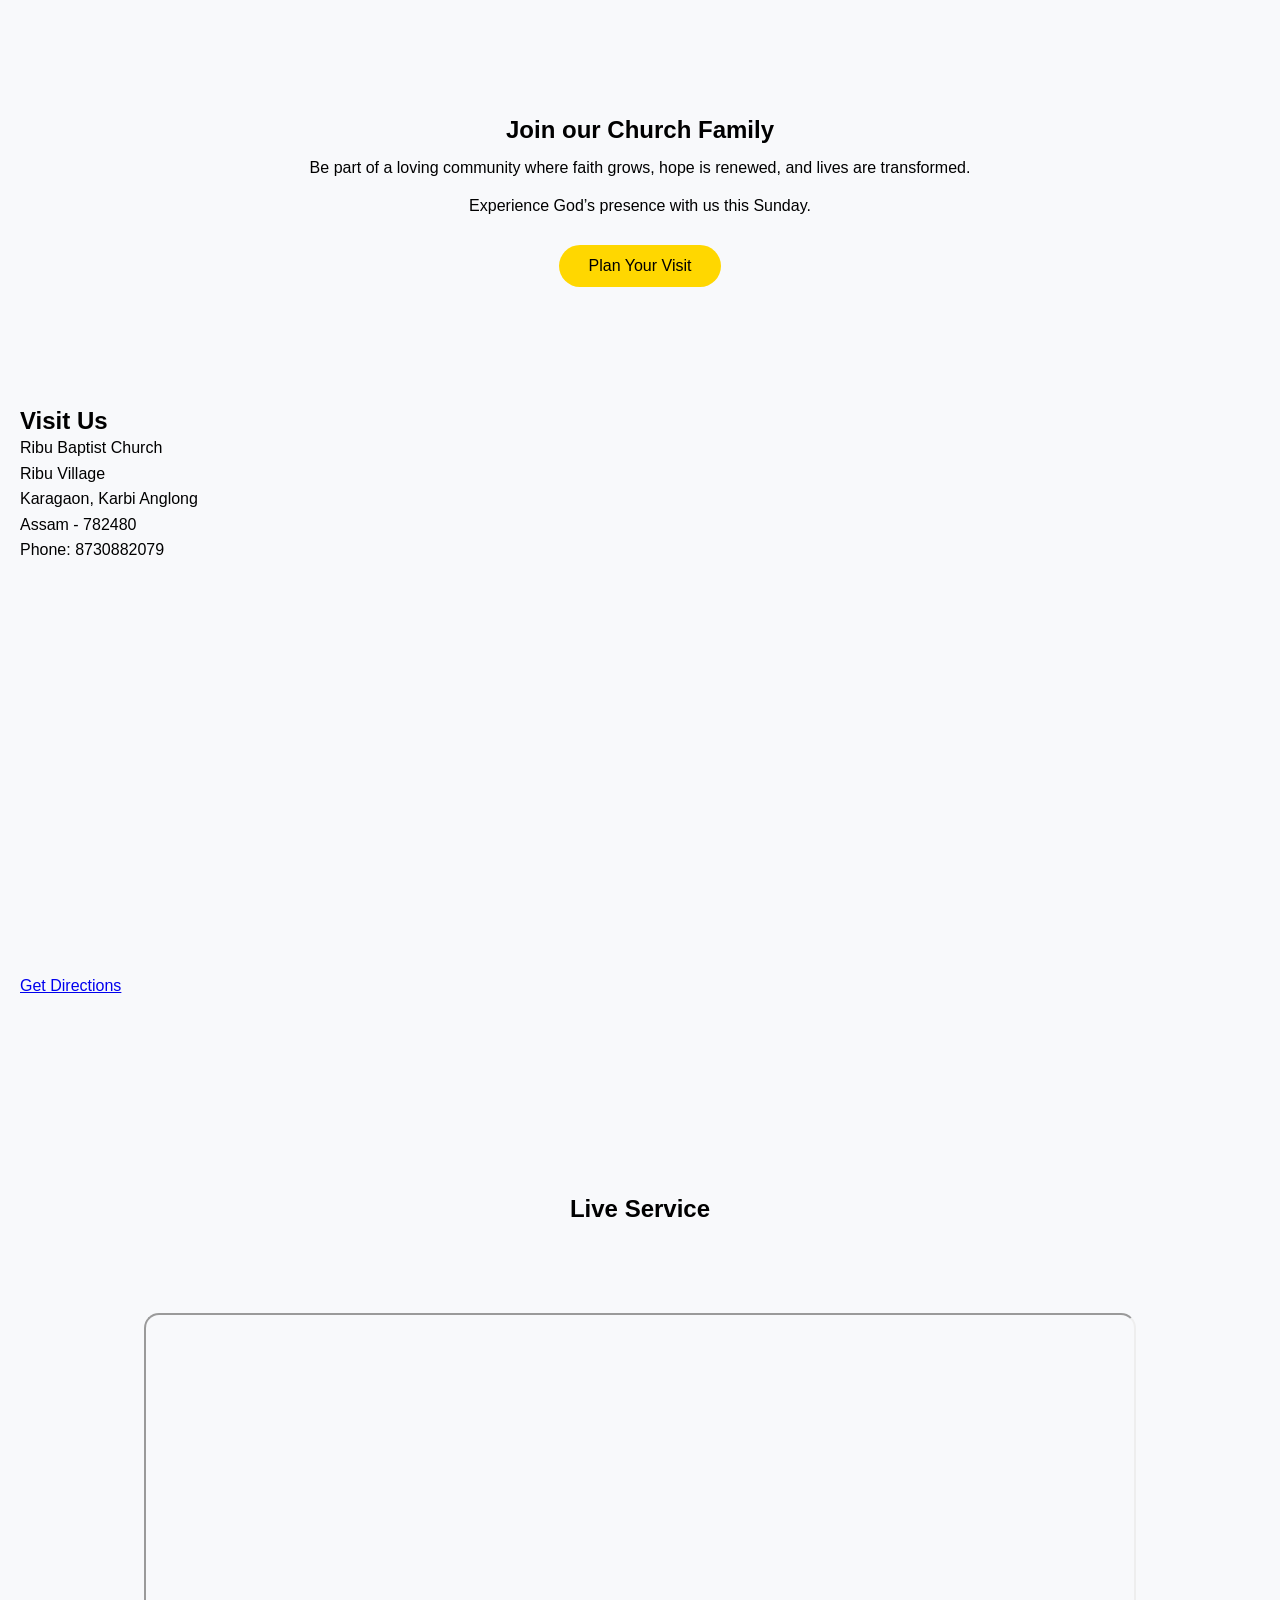
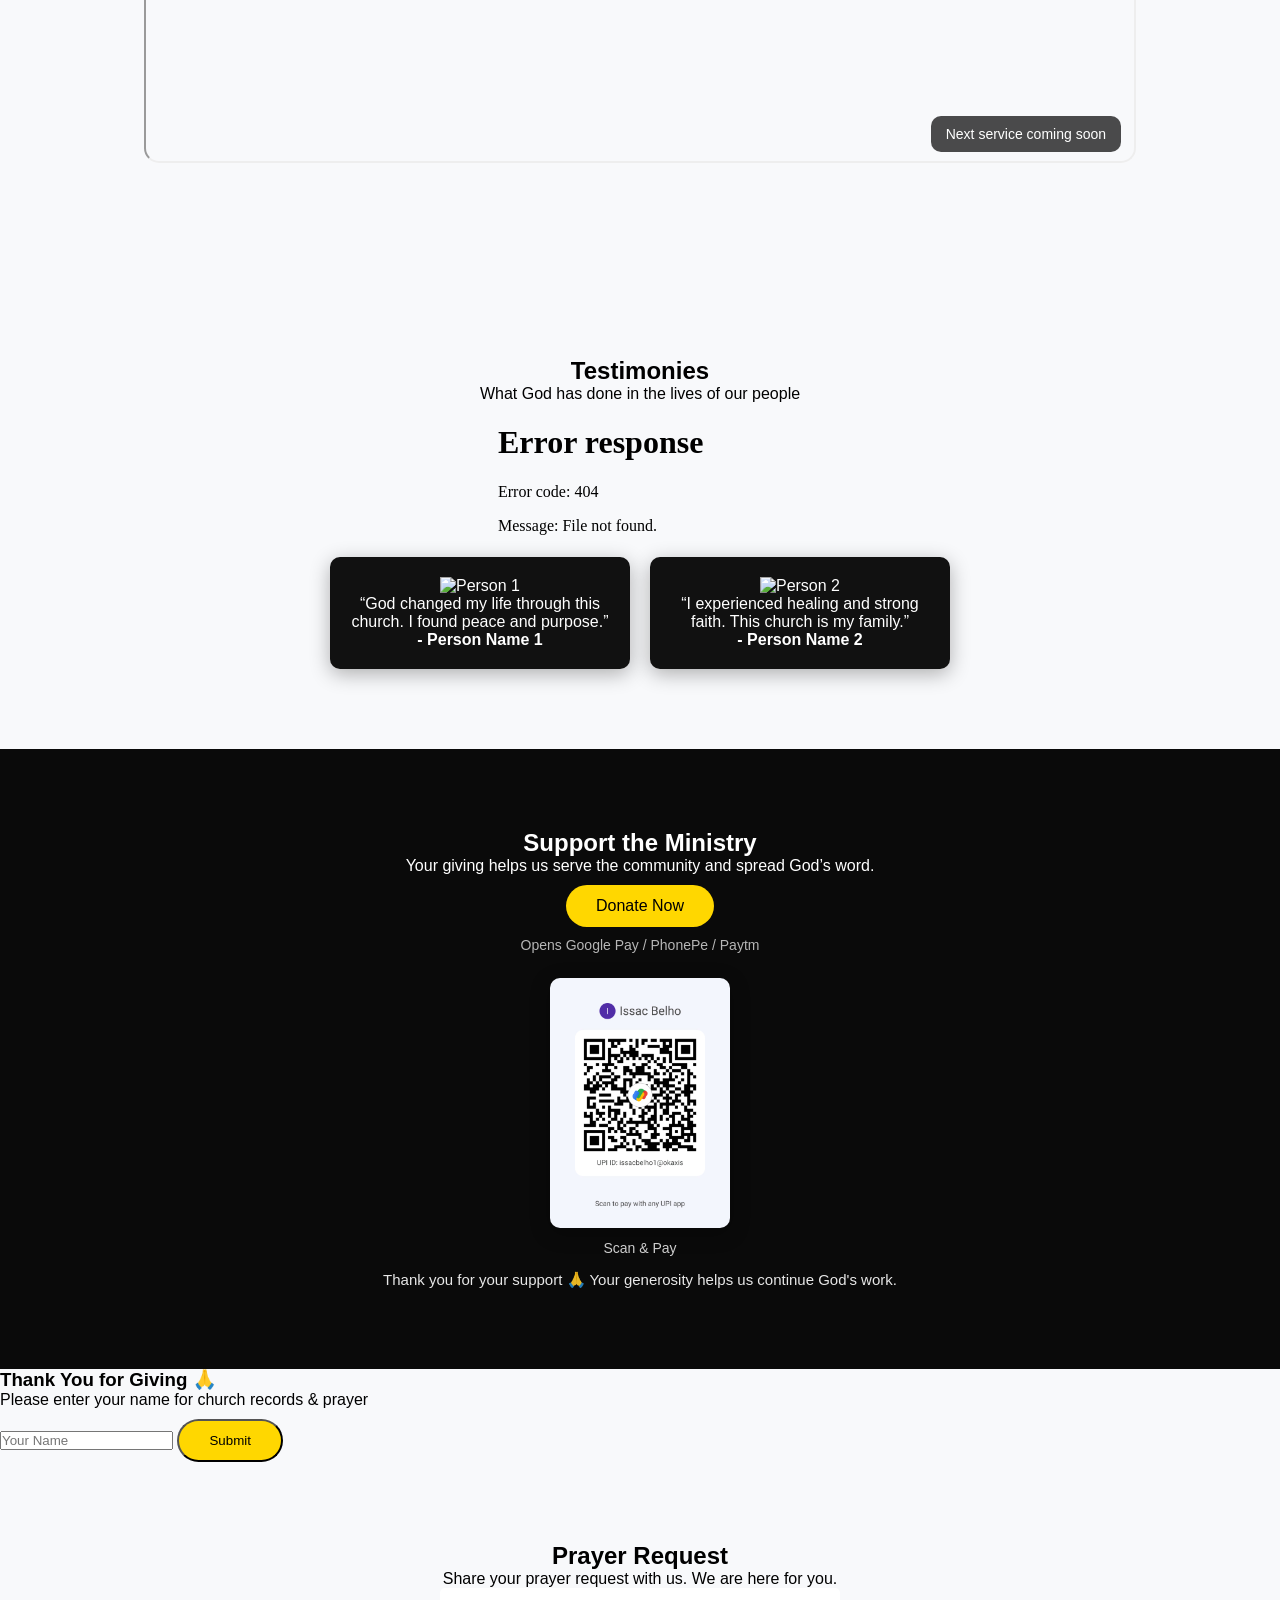
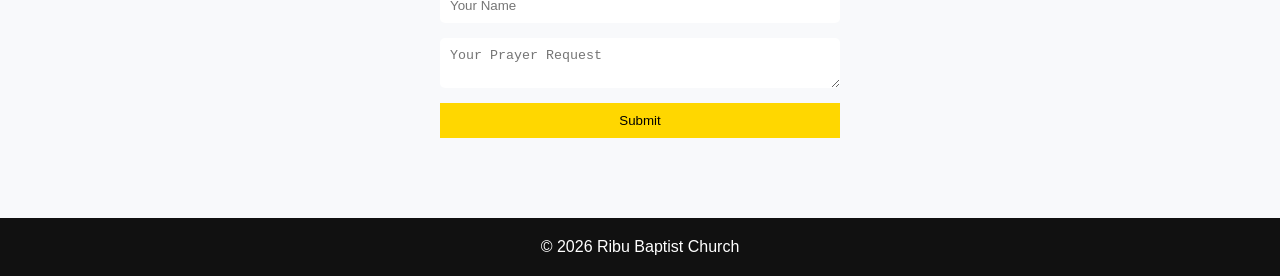
==== commit 28001d05: "Add files via upload" ====
--- a/index.html
+++ b/index.html
@@ -34,12 +34,24 @@
 </header>
 
 <!-- ABOUT -->
-<section id="about">
-    <div class="welcome-section">
-        <img src="images/welcome.png" alt="Church Members">
-    </div>
-</section>
-
+<section id="about" class="welcome-section">
+
+    <div class="welcome-box">
+        <img src="images/welcome.jpeg" alt="Church Members">
+
+        <div class="welcome-overlay">
+            <h2>Welcome Home</h2>
+            <p>
+                A family united in Christ. No matter where you come from,
+                you are always welcome here. Join us in worship, love and faith.
+            </p>
+        </div>
+        <div class="welcome-buttons">
+            <a href="#" class="btn secondary">Plan your Visit</a>
+        </div>
+    </div>
+
+</section>
 
 <!-- SERMON -->
 <section id="sermon" class="dark-section">
@@ -109,22 +121,47 @@
 <!-- CTA (VERY IMPORTANT) -->
 <section class="cta">
     <h2>Join our Church Family</h2>
-    <p>Join us this Sunday and experience God's presence</p>
+    <p>Be part of a loving community where faith grows, hope is renewed, and lives are transformed.</p>
+    <p>Experience God’s presence with us this Sunday.</p>
     <a href="#contact" class="btn">Plan Your Visit</a>
 </section>
 
-
-<!-- CONTACT -->
 <section id="contact">
-<div class="container center contact-box">
-
-    <h2>Visit Us</h2>
-    <p>Ribu Village, Assam</p>
-    <p>Phone: 8730882079</p>
-
-</div>
-</section>
-
+
+    <div class="visit-us">
+
+        <h2>Visit Us</h2>
+
+        <p>
+            Ribu Baptist Church<br>
+            Ribu Village<br>
+            Karagaon, Karbi Anglong<br>
+            Assam - 782480<br>
+            Phone: 8730882079
+        </p>
+
+        <!-- MAP -->
+        <div class="map-container">
+            <iframe
+    src="https://www.google.com/maps?q=Ribu+Baptist+Church+Ribu+Village+Karbi+Anglong+Assam+782480&output=embed"
+    width="100%"
+    height="400"
+    style="border:0; border-radius: 10px;"
+    loading="lazy"
+    allowfullscreen>
+</iframe>
+        </div>
+
+        <!-- DIRECTIONS BUTTON -->
+        <a href="https://www.google.com/maps/dir/?api=1&destination=Ribu+Baptist+Church+Karbi+Anglong"
+           target="_blank"
+           class="map-button">
+           Get Directions
+        </a>
+
+    </div>
+
+</section>
 <section class="live-service">
     <h2 class="center">Live Service</h2>
 
@@ -147,42 +184,91 @@
 </section>
 
 <section class="testimonials">
-    <h2 class="center">What People Say</h2>
-
+
+    <h2>Testimonies</h2>
+    <p>What God has done in the lives of our people</p>
+
+    <!-- VIDEO TESTIMONY -->
+    <div class="testimony-video">
+        <iframe 
+            src="YOUR_YOUTUBE_VIDEO_LINK"
+            frameborder="0"
+            allowfullscreen>
+        </iframe>
+    </div>
+
+    <!-- TESTIMONY CARDS -->
     <div class="testimonial-container">
 
         <div class="testimonial-card">
-            <p>"This church changed my life. I found peace and purpose."</p>
-            <h4>- John D.</h4>
+            <img src="images/person1.jpg" alt="Person 1">
+            <p>
+                “God changed my life through this church.
+                I found peace and purpose.”
+            </p>
+            <h4>- Person Name 1</h4>
         </div>
 
         <div class="testimonial-card">
-            <p>"A loving community where everyone feels like family."</p>
-            <h4>- Mary S.</h4>
-        </div>
-
-    </div>
-</section>
-
+            <img src="images/person2.jpg" alt="Person 2">
+            <p>
+                “I experienced healing and strong faith.
+                This church is my family.”
+            </p>
+            <h4>- Person Name 2</h4>
+        </div>
+
+    </div>
+
+</section>
+<!-- ================= DONATION SECTION ================= -->
 <section class="donation">
+
     <h2>Support the Ministry</h2>
     <p>Your giving helps us serve the community and spread God’s word.</p>
 
+    <!-- DONATE BUTTON -->
     <a href="upi://pay?pa=issacbelho1@okaxis&pn=Ribu%20Baptist%20Church&cu=INR"
-       class="btn">
-       Donate Now
+       class="btn"
+       onclick="setTimeout(showDonorPopup, 1500)">
+        Donate Now
     </a>
-    <p style="font-size:14px; opacity:0.7;">
-    Opens UPI apps like Google Pay, PhonePe, Paytm
-</p>
-<!--  QR CODE-->
-  <div class="qr-section">
-    <img src="images/qr.jpeg" alt="Scan to Donate">
-    <p>Scan & Pay</p>
-  </div>
-  <p class="donation-thanks">
-    Thank you for your support. Your generosity helps us continue God's work.</p>
-</section>
+
+    <p style="font-size:14px; opacity:0.7; margin-top:10px;">
+        Opens Google Pay / PhonePe / Paytm
+    </p>
+
+    <!-- QR CODE -->
+    <div class="qr-section">
+        <img src="images/qr.jpeg" alt="Scan to Donate">
+        <p>Scan & Pay</p>
+    </div>
+
+    <!-- THANK YOU TEXT -->
+    <p class="donation-thanks">
+        Thank you for your support 🙏 Your generosity helps us continue God's work.
+    </p>
+
+</section>
+
+<!-- ================= DONOR POPUP ================= -->
+<div id="donorPopup" class="popup-box">
+
+    <div class="popup-content">
+
+        <h3>Thank You for Giving 🙏</h3>
+        <p>Please enter your name for church records & prayer</p>
+
+        <input type="text" id="donorName" placeholder="Your Name">
+
+        <button onclick="sendDonorName()" class="btn">
+            Submit
+        </button>
+
+    </div>
+
+</div>
+
 <section class="prayer">
     <h2>Prayer Request</h2>
     <p>Share your prayer request with us. We are here for you.</p>
@@ -205,9 +291,6 @@
 
     <script>
 // ✅ Mobile menu
-function toggleMenu() {
-    document.getElementById("menu").classList.toggle("active");
-}
 
 // ✅ Fade-in scroll animation
 const elements = document.querySelectorAll(".fade-in, .welcome-section");
@@ -221,6 +304,19 @@
         }
     });
 }
+
+document.addEventListener("DOMContentLoaded", () => {
+
+    const btn = document.querySelector(".menu-toggle");
+    const nav = document.querySelector(".navbar");
+
+    if (btn && nav) {
+        btn.addEventListener("click", () => {
+            nav.classList.toggle("active");
+        });
+    }
+
+});
 
 window.addEventListener("scroll", showOnScroll);
 window.addEventListener("load", showOnScroll);
@@ -258,32 +354,95 @@
 </script>
 <script>
 /* ⏳ SET YOUR SERVICE TIME */
-const serviceTime = new Date("2026-04-13T09:30:00"); // Sunday 10 AM
-
+/* =========================
+   LIVE + COUNTDOWN SYSTEM
+   ========================= */
+
+/* Set next service time */
+const serviceTime = new Date("2026-04-14T09:30:00");
+
+/* Elements */
 const badge = document.getElementById("liveBadge");
 const countdown = document.getElementById("countdownBox");
 
+/* MANUAL LIVE SWITCH (IMPORTANT) */
+// 👉 Change this to true when you are LIVE
+const isLive = false;
+
 function updateCountdown() {
+
+    /* 🔴 IF LIVE MODE IS ON (manual control) */
+    if (isLive) {
+        if (badge) badge.style.display = "block";
+        if (countdown) countdown.innerHTML = "🔴 We are LIVE now!";
+        return;
+    }
+
+    /* ⏳ COUNTDOWN MODE */
+    if (badge) badge.style.display = "none";
+
     const now = new Date();
     const diff = serviceTime - now;
 
     if (diff <= 0) {
-        // 🔴 LIVE MODE
-        badge.style.display = "block";
-        countdown.innerHTML = "🔴 We are LIVE now!";
+        countdown.innerHTML = "Next service coming soon";
         return;
     }
 
-    // ⏳ Countdown
     const hours = Math.floor(diff / (1000 * 60 * 60));
     const mins = Math.floor((diff / (1000 * 60)) % 60);
     const secs = Math.floor((diff / 1000) % 60);
 
-    countdown.innerHTML = 
+    countdown.innerHTML =
         "Service starts in: " + hours + "h " + mins + "m " + secs + "s";
 }
 
+/* Run every second */
 setInterval(updateCountdown, 1000);
+
+/* Run immediately on load */
+updateCountdown();
+
+
+// =============================
+// SHOW POPUP AFTER DONATE CLICK
+// =============================
+function showDonorPopup() {
+    document.getElementById("donorPopup").style.display = "flex";
+}
+
+// =============================
+// SEND DONOR NAME TO PASTOR
+// =============================
+function sendDonorName() {
+
+    const name = document.getElementById("donorName").value;
+
+    if (!name) {
+        alert("Please enter your name 🙏");
+        return;
+    }
+
+    const message =
+        "🙏 NEW DONATION RECORD\n\n" +
+        "Donor Name: " + name + "\n" +
+        "Church: Ribu Baptist Church";
+
+    const pastorNumber = "918730882079";
+
+    // Send WhatsApp message to pastor
+    window.open(
+        `https://wa.me/${pastorNumber}?text=${encodeURIComponent(message)}`,
+        "_blank"
+    );
+
+    // Close popup after sending
+    document.getElementById("donorPopup").style.display = "none";
+
+    // Clear input
+    document.getElementById("donorName").value = "";
+}
+
 </script>
 </body>
 </html>
--- a/style.css
+++ b/style.css
@@ -1,4 +1,7 @@
-```css
+html {
+    scroll-behavior: smooth;
+}
+
 * {
     margin: 0;
     padding: 0;
@@ -6,7 +9,6 @@
 }
 
 body {
-    margin: 0;
     font-family: 'Segoe UI', sans-serif;
     background: #f8f9fb;
 }
@@ -14,13 +16,12 @@
 /* HERO */
 .hero {
     height: 100vh;
-    padding-top: 80px; /* space for navbar*/
-    display: flex;
-    flex-direction: column;
-    justify-content: center;
-    align-items: center;
+    padding-top: 80px;
+    display: flex;
+    justify-content: center;   /* keep vertical center */
+    align-items: flex-start;   /* CHANGE THIS */
     background: linear-gradient(rgba(0,0,0,0.7), rgba(0,0,0,0.9)),
-                url('images/church.jpg.jpeg') center/cover no-repeat;
+                url('images/hero.jpg') center/cover no-repeat;
     color: white;
 }
 
@@ -30,13 +31,13 @@
     width: 100%;
     top: 0;
     left: 0;
-    backdrop-filter: blur(10px);
-    background: rgba(0,0,0,0.4);
+    backdrop-filter: blur(12px);
+    background: rgba(0,0,0,0.5);
     z-index: 1000;
-
     display: flex;
     justify-content: space-between;
-    padding: 20px 40px;
+    align-items: center;
+    padding: 15px 40px;
 }
 
 .navbar ul {
@@ -50,22 +51,33 @@
     text-decoration: none;
 }
 
+.navbar a:hover {
+    color: gold;
+}
+
 /* HERO CONTENT */
 .hero-content {
-    height: 80%;
-    display: flex;
-    flex-direction: column;
-    justify-content: center;
-    align-items: center;
-    gap: 15px;
+    text-align: center;
+    max-width: 500px;
+    margin: 50px;
+    margin-top: 100px;
+    text-align: left;
 }
 
 .hero h1 {
-    font-size: 60px;
+    font-size: 65px;
+    font-weight: 900;
+    letter-spacing: 1px;
+    animation: fadeUp 1s ease forwards;
+    margin-bottom: 15px;
 }
 
 .hero p {
-    font-size: 18px;
+    font-size: 20px;
+    opacity: 0.9;
+    animation: fadeUp 1.5s ease forwards;
+    margin-bottom: 20px;
+    line-height: 1.6;
 }
 
 /* BUTTON */
@@ -76,10 +88,13 @@
     text-decoration: none;
     color: black;
     transition: 0.3s;
+    display: inline-block;
+    margin-top: 10px;
 }
 
 .btn:hover {
-    transform: scale(1.05);
+    transform: scale(1.08);
+    box-shadow: 0 0 20px gold;
 }
 
 /* SPLIT */
@@ -106,13 +121,14 @@
 .card {
     background: white;
     padding: 30px;
-    border-radius: 10px;
-    box-shadow: 0 10px 20px rgba(0,0,0,0.1);
+    border-radius: 12px;
+    box-shadow: 0 15px 30px rgba(0,0,0,0.08);
     transition: 0.3s;
 }
 
 .card:hover {
-    transform: translateY(-10px);
+    transform: translateY(-15px) scale(1.02);
+    box-shadow: 0 30px 60px rgba(0,0,0,0.2);
 }
 
 /* VIDEO */
@@ -126,22 +142,82 @@
 /* GALLERY */
 .gallery {
     display: grid;
-    grid-template-columns: 1fr 1fr; /* two equal columns */
-    gap: 20px;
-    padding: 40px;
-}
-
-.gallery img {
-    width: 95%;
-    height: 1000px;  /* fixed */
+    grid-template-columns: repeat(2, 1fr);
+    gap: 25px;
+    max-width: 1100px;
+    margin: 0 auto;
+}
+
+.gallery-item {
+    background: white;
+    padding: 10px;
+    border-radius: 15px;
+    overflow: hidden;
+    position: relative;
+    transition: 0.3s;
+}
+
+/* IMAGE */
+.gallery-item img {
+    width: 100%;
+    height: 240px;
     object-fit: cover;
-    border-radius: 12px;
-    box-shadow: 0 4px 10px rgba(0,0,0,0.1);
+    transition: transform 0.4s ease;
+    cursor: pointer;
+}
+
+/* IMAGE ZOOM */
+.gallery-item:hover img {
+    transform: scale(1.12);
+}
+
+/* DARK OVERLAY */
+.gallery-item::after {
+    content: "";
+    position: absolute;
+    inset: 0;
+    background: rgba(0,0,0,0.25);
+    opacity: 0;
     transition: 0.3s;
 }
 
-.gallery img:hover {
-    transform: scale(1.05);
+.gallery-item:hover::after {
+    opacity: 1;
+}
+
+/* TEXT OVERLAY */
+.overlay {
+    position: absolute;
+    bottom: 0;
+    width: 100%;
+    background: rgba(0,0,0,0.6);
+    color: white;
+    text-align: center;
+    padding: 10px;
+    font-weight: bold;
+    opacity: 0;
+    transition: 0.3s;
+}
+
+.gallery-item:hover .overlay {
+    opacity: 1;
+}
+
+/* SECTION */
+#gallery {
+    padding: 80px 20px;
+}
+
+#gallery h2 {
+    font-size: 36px;
+    margin-bottom: 20px;
+}
+
+.gallery-title {
+    text-align: center;
+    margin: 50px 0 20px;
+    font-size: 22px;
+    color: #444;
 }
 
 /* CENTER */
@@ -161,13 +237,51 @@
 /* ANIMATION */
 .fade-in {
     opacity: 0;
-    transform: translateY(40px);
-    transition: 0.8s;
+    transform: translateY(60px);
+    transition: 0.8s ease;
 }
 
 .fade-in.show {
     opacity: 1;
     transform: translateY(0);
+}
+
+/* POPUP */
+#popup {
+    display: none;
+    position: fixed;
+    inset: 0;
+    background: rgba(0,0,0,0.9);
+    justify-content: center;
+    align-items: center;
+    z-index: 2000;
+}
+
+#popup img {
+    max-width: 90%;
+    max-height: 90%;
+    border-radius: 10px;
+}
+
+#popup span {
+    position: absolute;
+    top: 20px;
+    right: 30px;
+    font-size: 30px;
+    color: white;
+    cursor: pointer;
+}
+
+/* ANIMATION KEYFRAME */
+@keyframes fadeUp {
+    from {
+        opacity: 0;
+        transform: translateY(30px);
+    }
+    to {
+        opacity: 1;
+        transform: translateY(0);
+    }
 }
 
 /* MOBILE */
@@ -215,5 +329,247 @@
         width: 100%;
         height: 250px;
     }
-}
-```
+
+    .gallery {
+        grid-template-columns: 1fr;
+    }
+
+    .gallery-item img {
+        height: 200px;
+    }
+}
+
+header h1 {
+  font-size: 3rem;
+  margin-bottom: 15px; /* space below heading */
+}
+
+header p {
+  font-size: 1.2rem;
+  margin-bottom: 25px; /* space before button */
+  line-height: 1.6; /* makes text breathe */
+}
+
+header button {
+  margin-top: 10px;
+}
+
+#contact {
+    padding: 60px 20px;
+}
+
+#contact p {
+    margin-bottom: 10px;
+    line-height: 1.6;
+}
+
+.logo img {
+  height: 50px;   /* controls size */
+  width: auto;
+}
+
+.navbar {
+  display: flex;
+  justify-content: space-between;
+  align-items: center;
+  padding: 10px 30px;
+}
+
+#menu {
+  display: flex;
+  gap: 25px;
+  list-style: none;
+  align-items: center;
+  margin: 0;
+  padding: 0;
+}
+
+.logo {
+  display: flex;
+  align-items: center;
+  gap: 10px;
+}
+
+.logo span {
+  margin-left: 10px;
+  font-weight: bold;
+  color: white;
+}
+
+.cta {
+  text-align: center;   /* ADD THIS */
+  padding: 60px 20px;
+}
+
+.cta h2 {
+  margin-bottom: 15px;
+}
+
+.cta p {
+  margin-bottom: 20px;
+}
+
+body {
+    padding-top: 90px;
+}
+
+/* WELCOME SECTION */
+.welcome-section {
+    width: 100%;
+    padding: 100px 0;
+    text-align: center;
+
+    opacity: 0;
+    transform: translateY(50px);
+    transition: all 1s ease;
+}
+
+.welcome-section.show {
+    opacity: 1;
+    transform: translateY(0);
+}
+
+/* IMAGE */
+.welcome-img {
+    width: 85%;
+    max-width: 1000px;
+    margin: 0 auto;
+    display: block;
+    border-radius: 15px;
+
+    box-shadow: 0 0 20px rgba(0,255,150,0.4),
+                0 0 40px rgba(0,255,150,0.3),
+                0 10px 40px rgba(0,0,0,0.4);
+
+    transition: 0.4s;
+}
+
+.welcome-img:hover {
+    transform: scale(1.02);
+}
+
+.testimonials {
+    padding: 80px 20px;
+    text-align: center;
+}
+
+.testimonial-container {
+    display: flex;
+    gap: 20px;
+    justify-content: center;
+    flex-wrap: wrap;
+}
+
+.testimonial-card {
+    background: #111;
+    color: white;
+    padding: 20px;
+    border-radius: 10px;
+    max-width: 300px;
+    box-shadow: 0 5px 20px rgba(0,0,0,0.3);
+}
+
+.donation {
+    padding: 80px 20px;
+    text-align: center;
+    background: #0a0a0a;
+    color: white;
+}
+
+.prayer {
+    padding: 80px 20px;
+    text-align: center;
+}
+
+.prayer-form {
+    max-width: 400px;
+    margin: 0 auto;
+    display: flex;
+    flex-direction: column;
+    gap: 15px;
+}
+
+.prayer-form input,
+.prayer-form textarea {
+    padding: 10px;
+    border-radius: 5px;
+    border: none;
+}
+
+.prayer-form button {
+    padding: 10px;
+    background: gold;
+    border: none;
+    cursor: pointer;
+}
+
+.qr-section {
+    margin-top: 25px;
+    text-align: center;
+}
+
+.qr-section img {
+    width: 180px;
+    border-radius: 10px;
+    box-shadow: 0 5px 20px rgba(0,0,0,0.3);
+}
+
+.qr-section p {
+    margin-top: 8px;
+    font-size: 14px;
+    opacity: 0.8;
+}
+
+.donation-thanks {
+    margin-top: 15px;
+    font-size: 15px;
+    opacity: 0.9;
+}
+
+.live-service {
+    padding: 80px 20px;
+    text-align: center;
+}
+
+.live-video {
+    position: relative;
+    width: 80%;
+    margin: 30px auto;
+}
+
+.live-video iframe {
+    width: 100%;
+    height: 450px;
+    border-radius: 15px;
+}
+
+/* LIVE badge */
+.live-badge {
+    position: absolute;
+    top: 10px;
+    left: 10px;
+    background: red;
+    color: white;
+    padding: 5px 12px;
+    border-radius: 20px;
+    font-size: 12px;
+    font-weight: bold;
+    box-shadow: 0 0 10px red;
+    animation: blink 1s infinite;
+}
+
+@keyframes blink {
+    50% { opacity: 0.4; }
+}
+
+/* COUNTDOWN */
+.countdown {
+    position: absolute;
+    bottom: 15px;
+    right: 15px;
+    background: rgba(0,0,0,0.7);
+    color: white;
+    padding: 10px 15px;
+    border-radius: 10px;
+    font-size: 14px;
+}
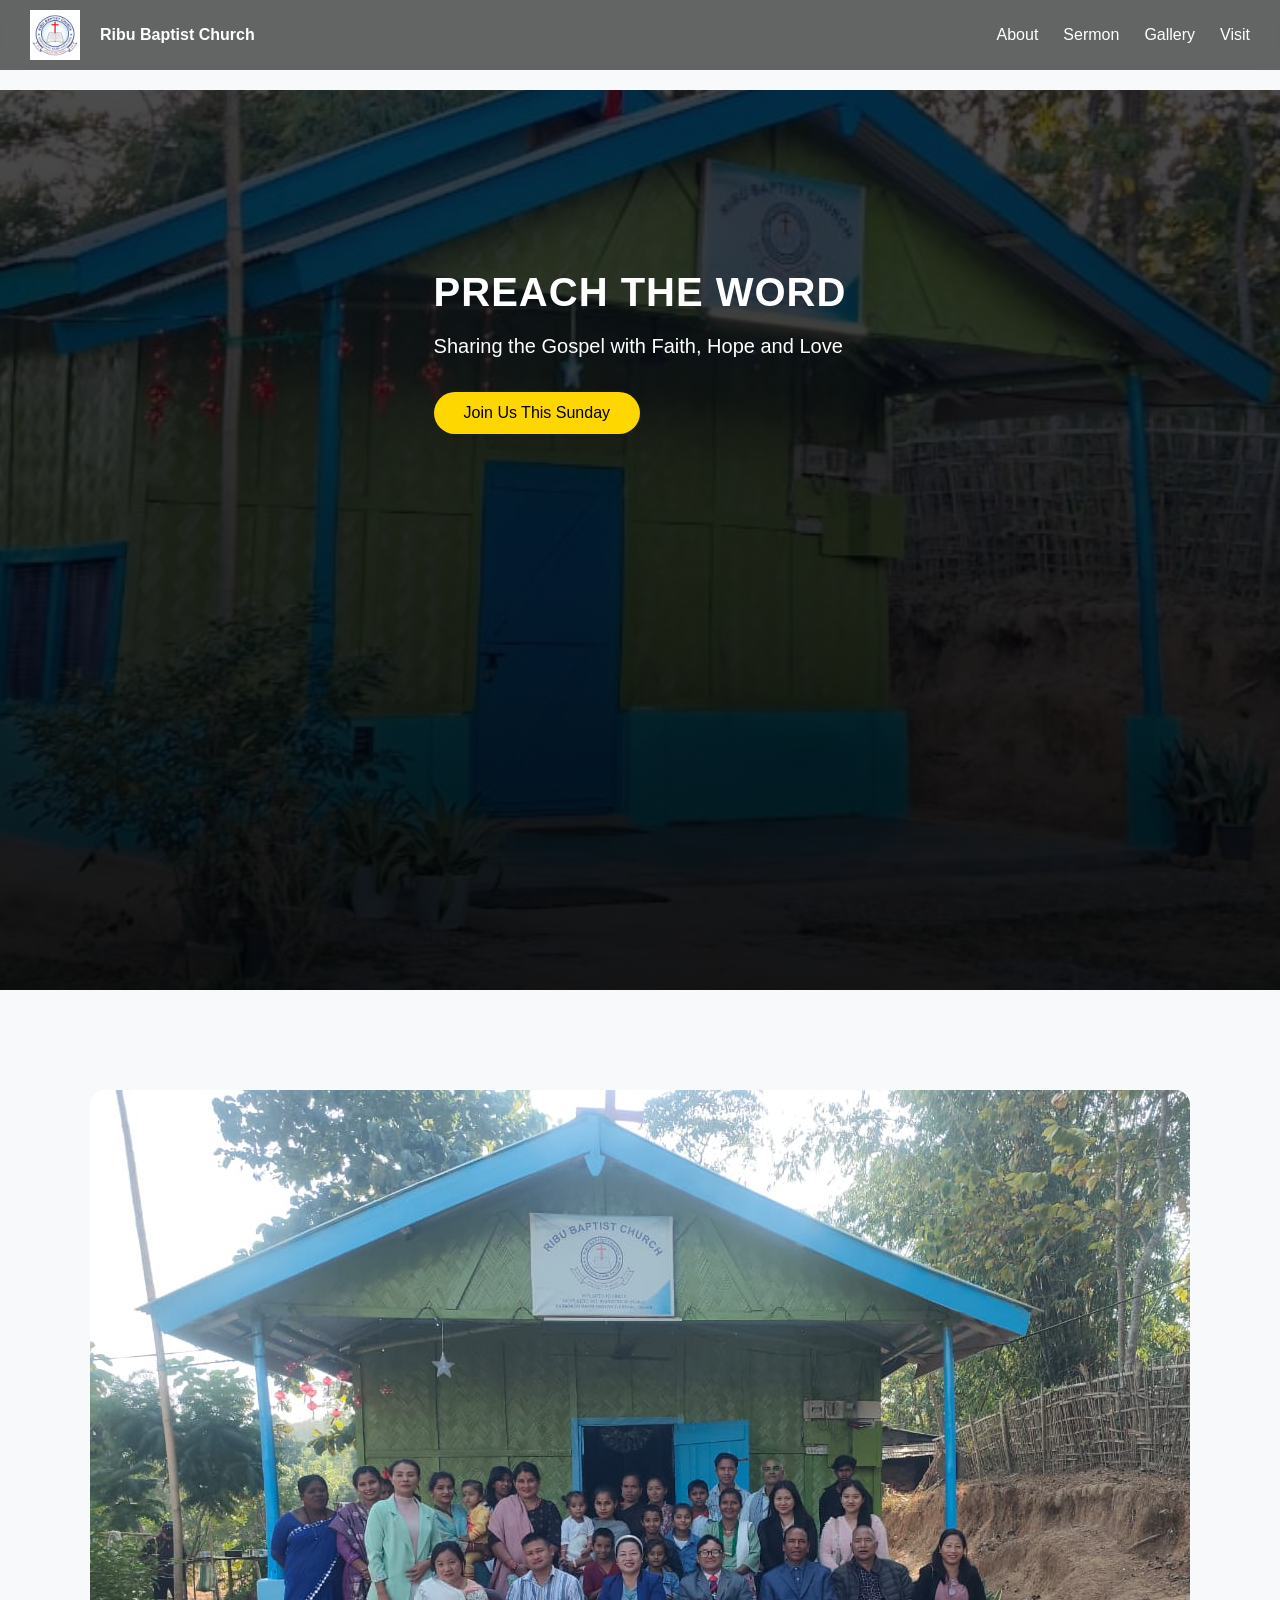
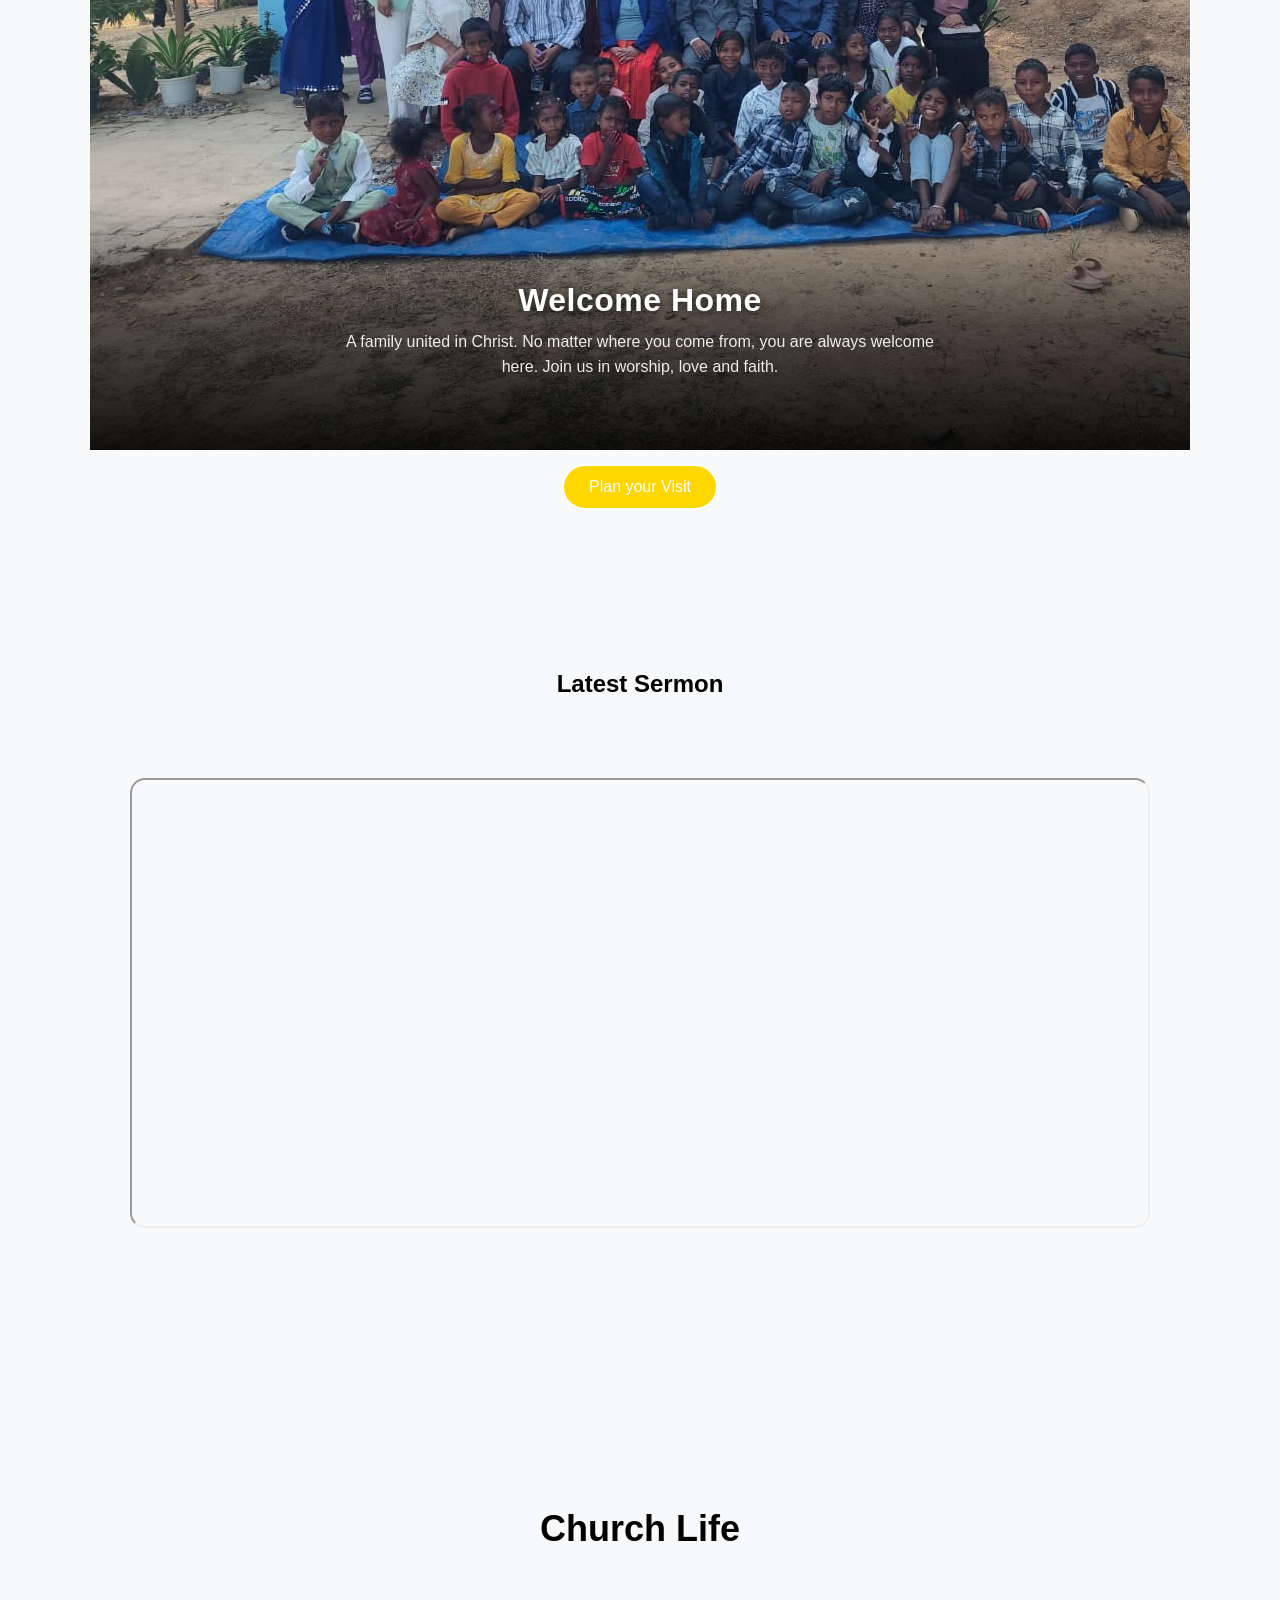
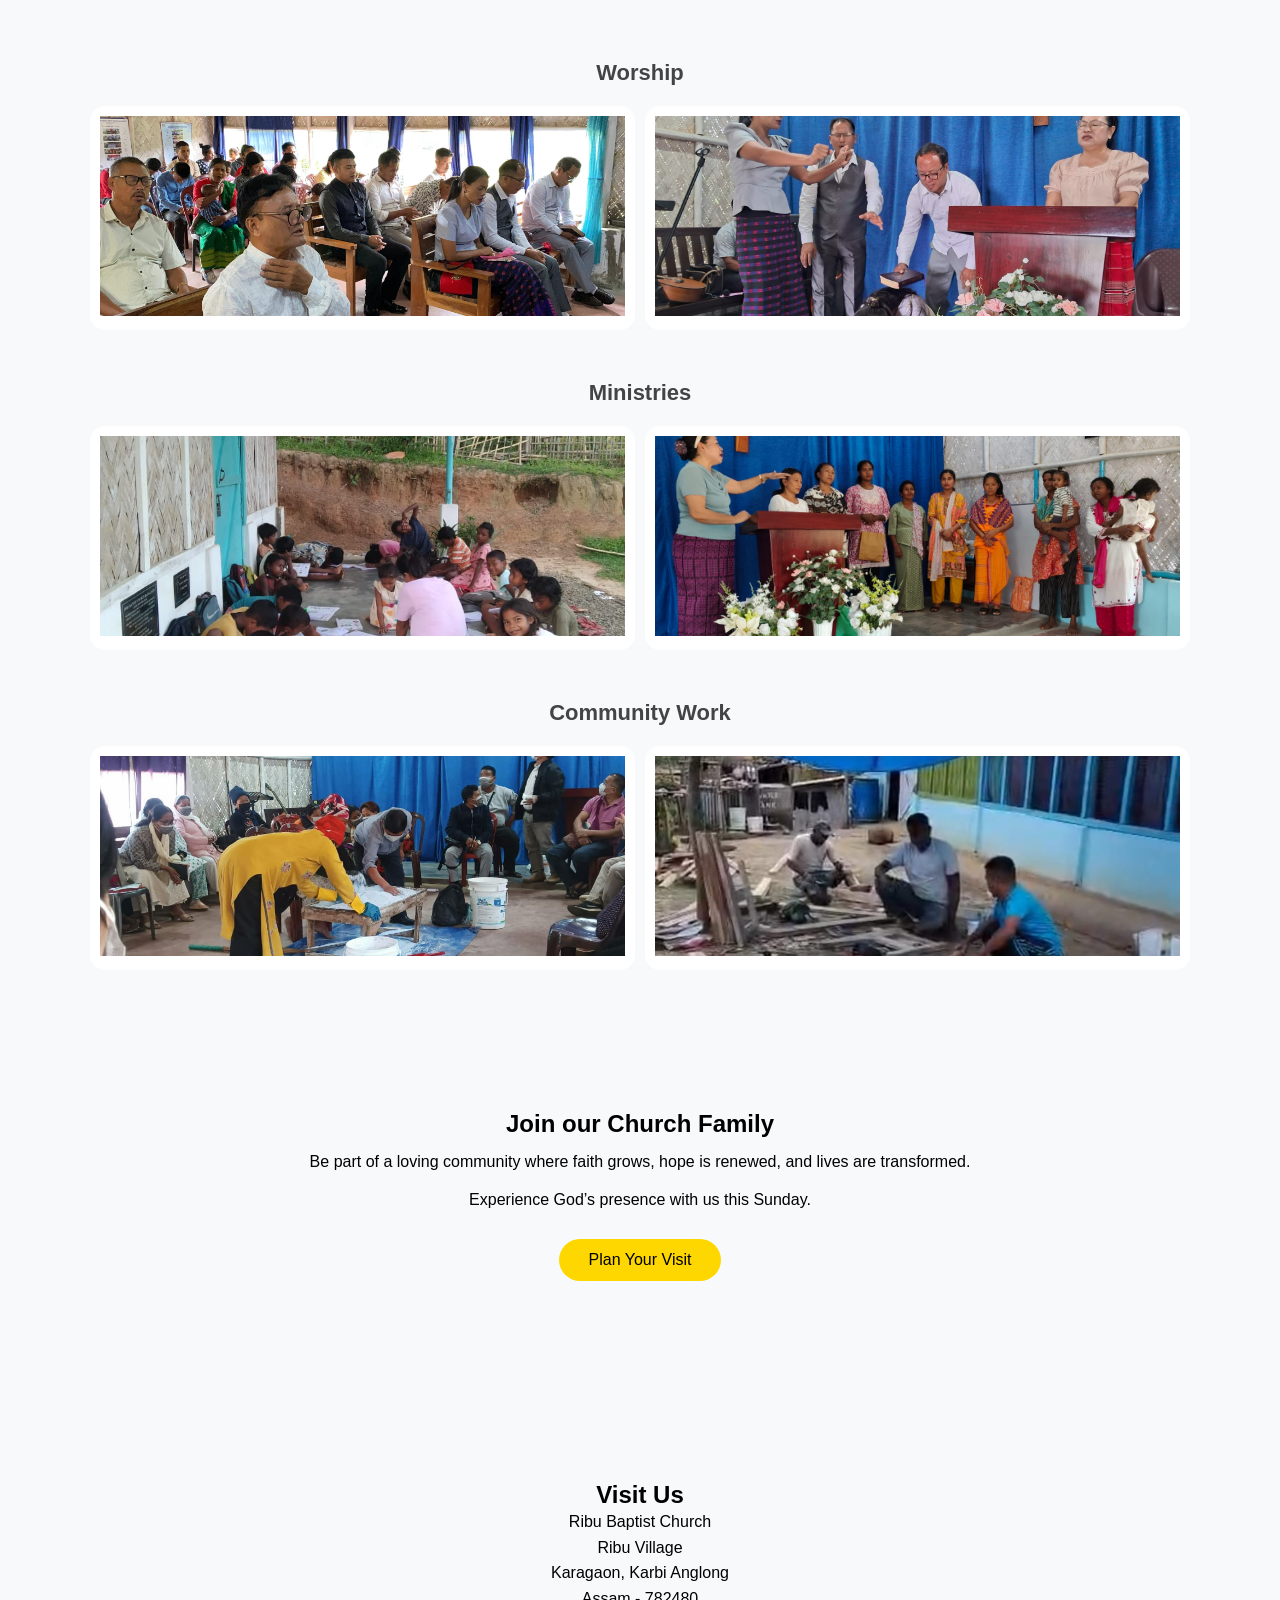
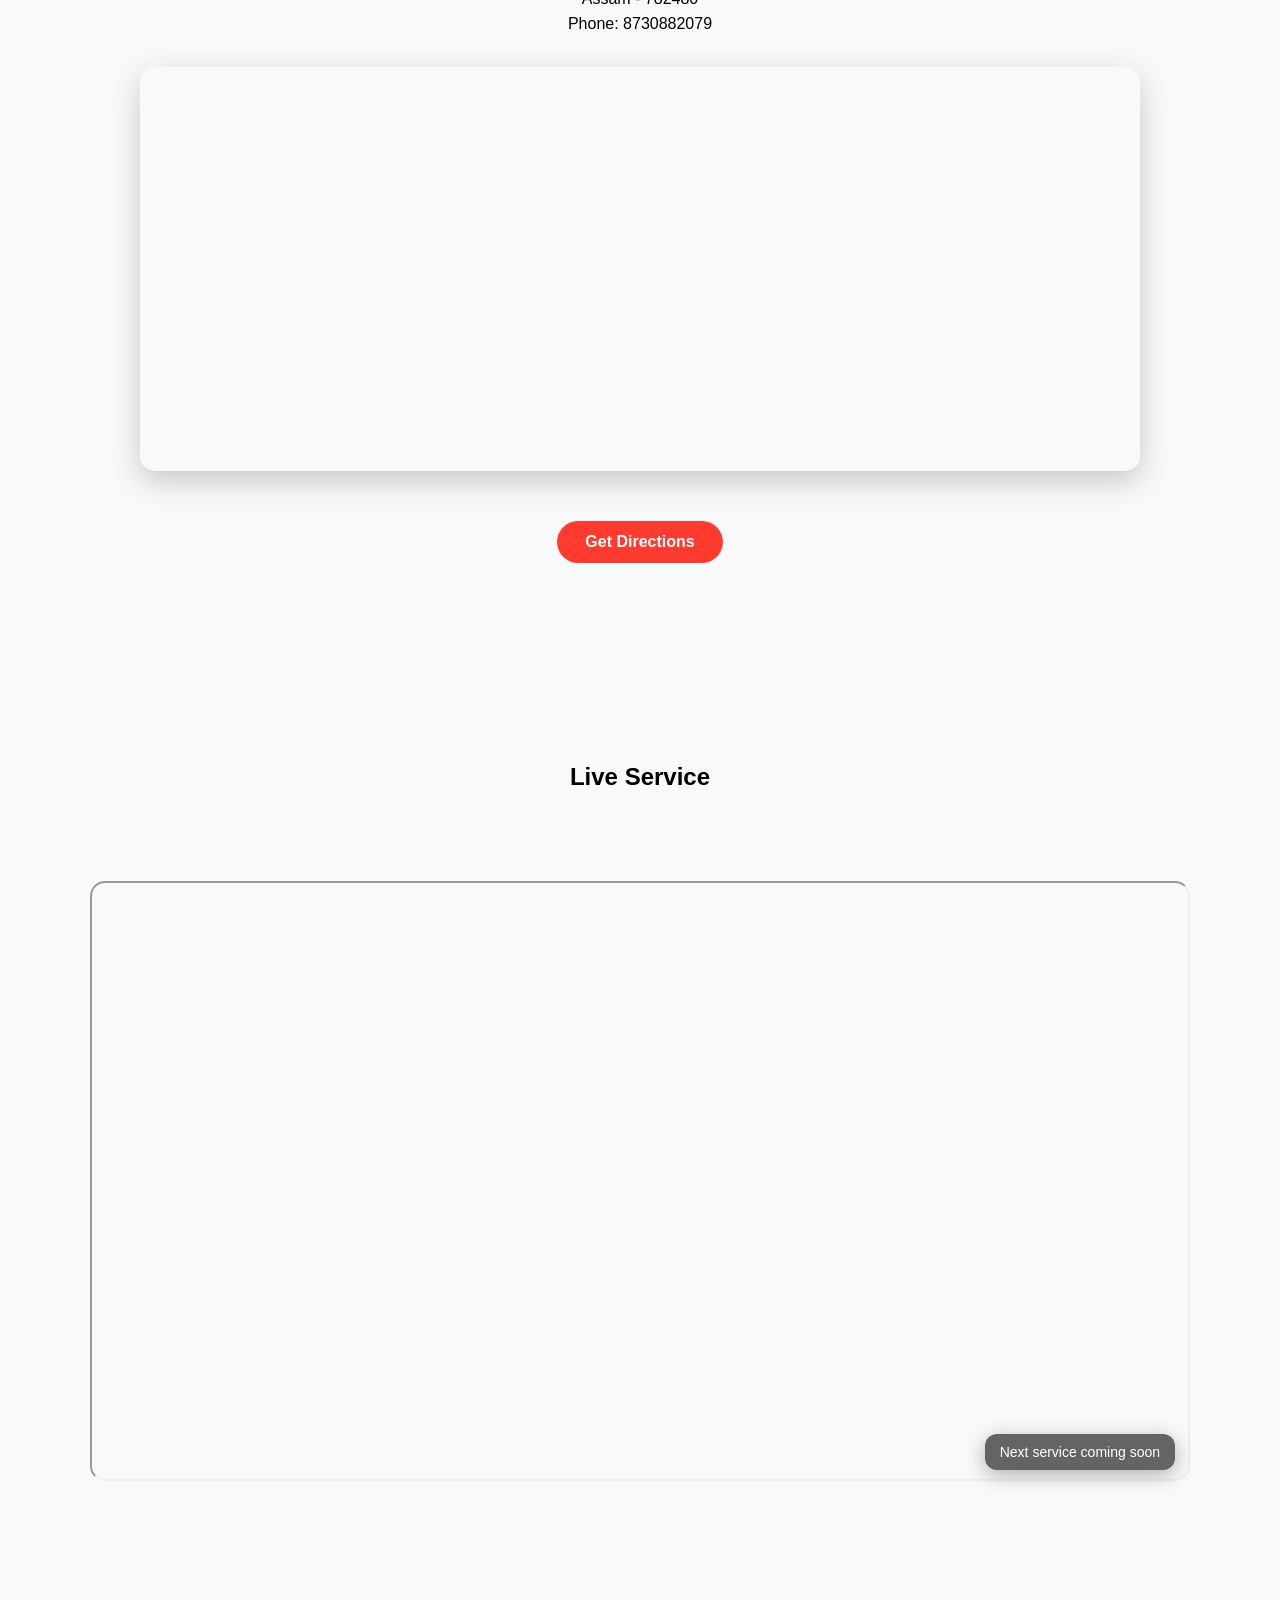
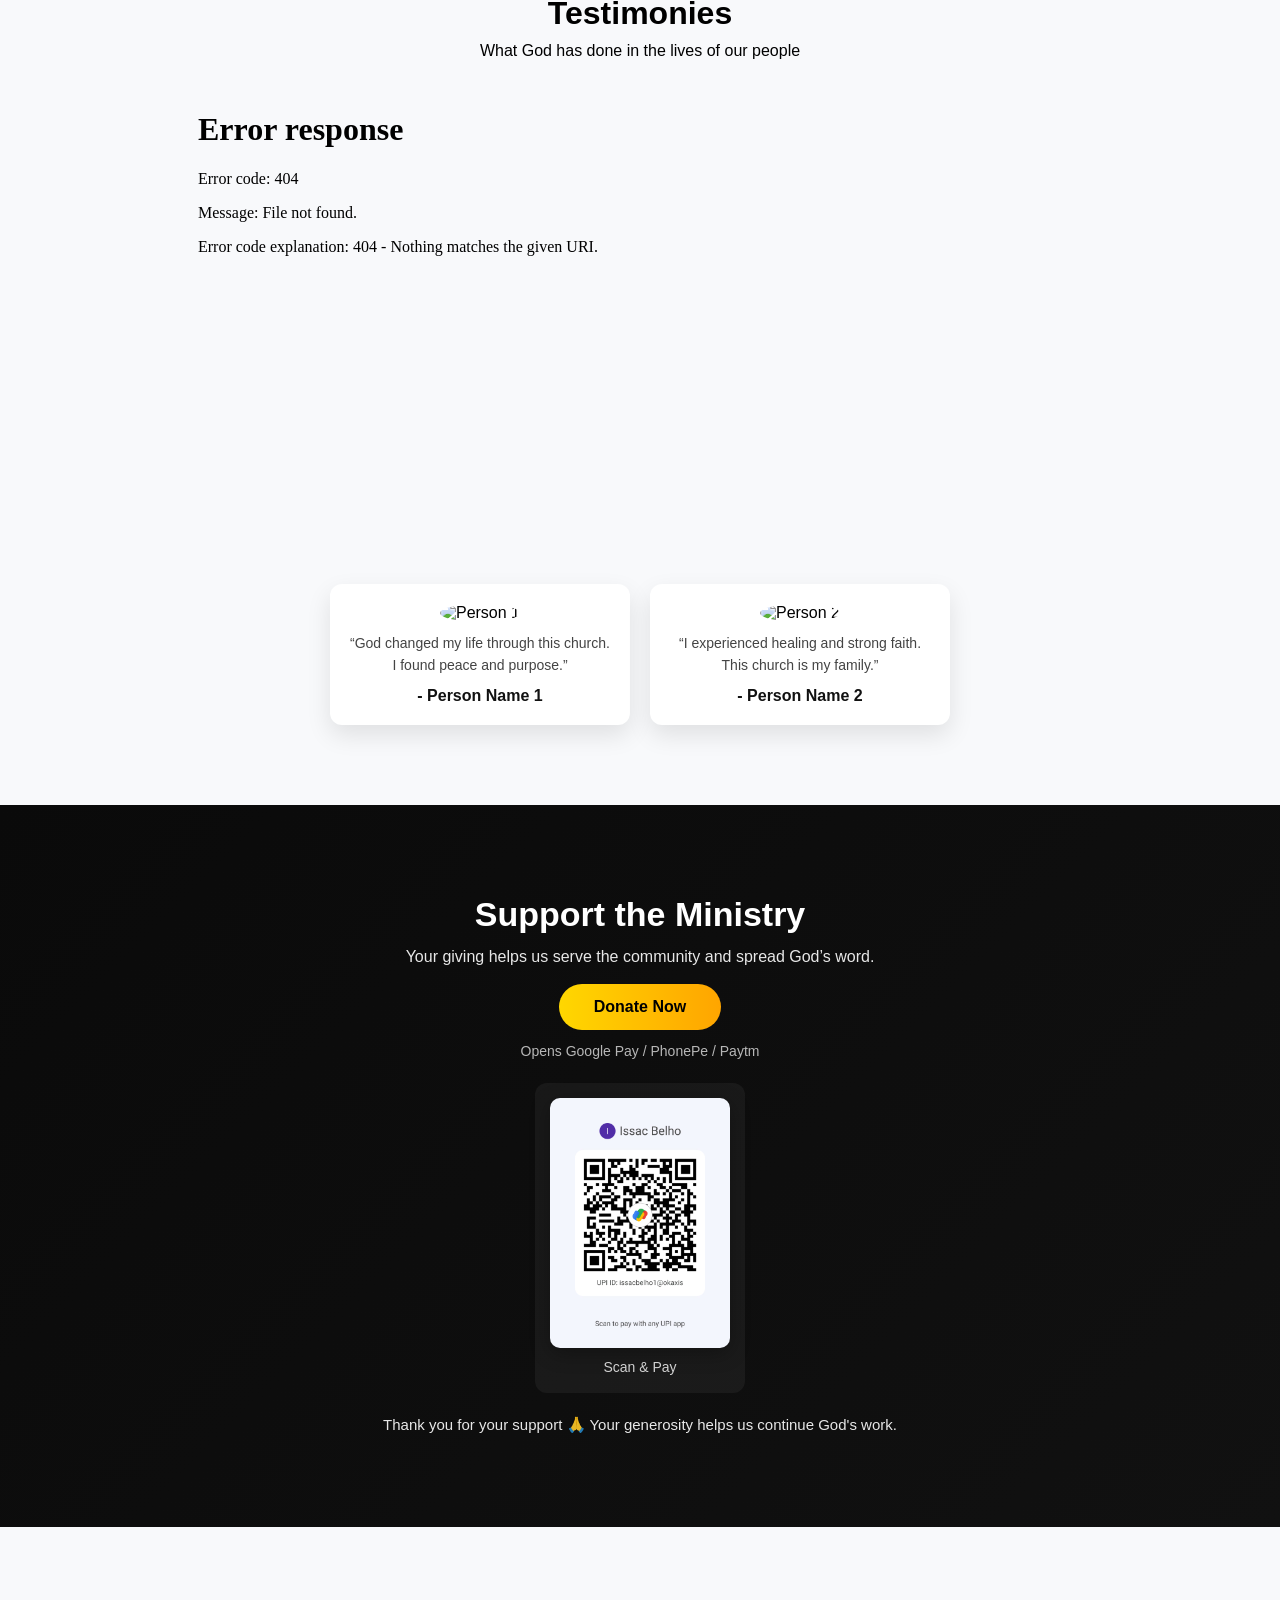
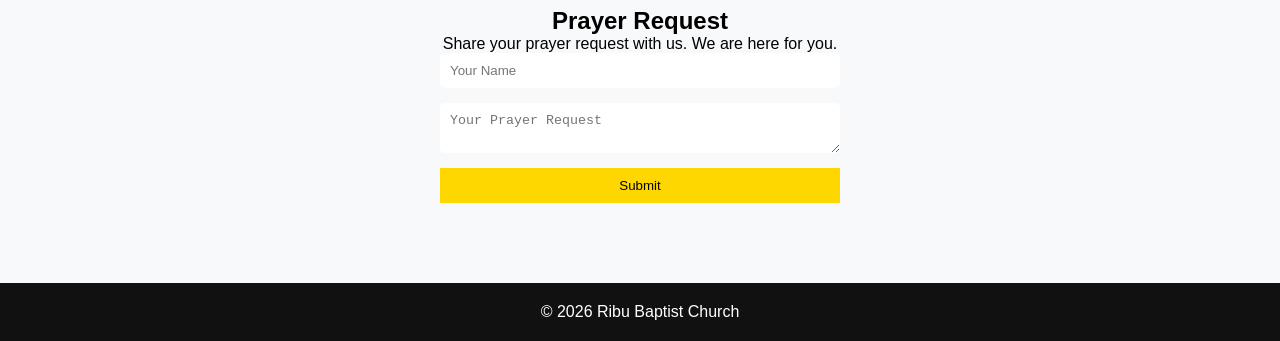
==== commit c09e0e75: "Add files via upload" ====
--- a/index.html
+++ b/index.html
@@ -444,5 +444,10 @@
 }
 
 </script>
+<script>
+function toggleMenu() {
+    document.getElementById("menu").classList.toggle("active");
+}
+</script>
 </body>
 </html>
--- a/style.css
+++ b/style.css
@@ -25,36 +25,9 @@
     color: white;
 }
 
-/* NAVBAR */
-.navbar {
-    position: fixed;
-    width: 100%;
-    top: 0;
-    left: 0;
-    backdrop-filter: blur(12px);
-    background: rgba(0,0,0,0.5);
-    z-index: 1000;
-    display: flex;
-    justify-content: space-between;
-    align-items: center;
-    padding: 15px 40px;
-}
-
-.navbar ul {
-    display: flex;
-    list-style: none;
-    gap: 25px;
-}
-
-.navbar a {
-    color: white;
-    text-decoration: none;
-}
-
 .navbar a:hover {
     color: gold;
 }
-
 /* HERO CONTENT */
 .hero-content {
     text-align: center;
@@ -97,6 +70,21 @@
     box-shadow: 0 0 20px gold;
 }
 
+
+.btn.secondary {
+  border: 2px solid white;
+  color: white;
+  padding: 12px 25px;
+  border-radius: 30px;
+  text-decoration: none;
+  transition: 0.3s;
+}
+
+.btn.secondary:hover {
+  background: white;
+  color: black;
+}
+
 /* SPLIT */
 .split {
     display: flex;
@@ -283,35 +271,199 @@
         transform: translateY(0);
     }
 }
-
-/* MOBILE */
+/*  NAvBAR  */
+.navbar {
+    position: fixed;
+    width: 100%;
+    top: 0;
+    left: 0;
+    z-index: 9999;
+
+    display: flex;
+    justify-content: space-between;
+    align-items: center;
+
+    padding: 15px 30px;
+    background: rgba(0,0,0,0.6);
+    backdrop-filter: blur(10px);
+
+    transition: all 0.3s ease;
+}
+
+/* DESKTOP MENU */
+#menu {
+    display: flex;
+    gap: 20px;
+    list-style: none;
+    align-items: center;
+}
+
+#menu a {
+    color: white;
+    text-decoration: none;
+}
+
+#menu a:hover {
+    color: gold;
+}
+
+/* HAMBURGER */
 .menu-toggle {
     display: none;
-}
-
+    font-size: 30px;
+    color: white;
+    cursor: pointer;
+    z-index: 10000;
+}
+
+/* MOBILE */
 @media (max-width: 768px) {
 
-    .navbar ul {
+    #menu {
+        position: fixed;
+        top: 0;
+        right: 0;
+
+        width: 100%;
+        height: 100vh;
+
+        background: #0b2a4a;
+
+        display: flex;
+        flex-direction: column;
+        justify-content: center;
+        align-items: center;
+
+        gap: 25px;
+
+        list-style: none;
+        padding: 0;
+        margin: 0;
+
+        transform: translateX(100%);
+        transition: transform 0.4s ease;
+
+        z-index: 9999;
+    }
+
+    #menu.active {
+        transform: translateX(0);
+    }
+
+    #menu li {
+        list-style: none;
+    }
+
+    #menu a {
+        color: gold;
+        font-size: 26px;
+        text-decoration: none;
+    }
+
+    .close-btn {
         position: absolute;
-        top: 70px;
-        right: 0;
-        background: rgba(0,0,0,0.9);
+        top: 20px;
+        right: 25px;
+        font-size: 30px;
+        color: white;
+        cursor: pointer;
+    }
+
+        /* ================= HERO ================= */
+    .hero {
+        min-height: 80vh;
+        height: auto;
+        padding: 100px 15px 40px;
+
+        display: flex;
         flex-direction: column;
-        width: 200px;
-        padding: 20px;
-        display: none;
-    }
-
-    .navbar ul.active {
-        display: flex;
-    }
-
-    .menu-toggle {
+
+        justify-content: flex-start;
+        align-items: center;
+
+        overflow: hidden;
+    }
+
+    .hero-content {
+        text-align: center;
+        margin: 10px 15px;
+    }
+
+    .hero h1 {
+        font-size: 32px;
+        line-height: 1.2;
+    }
+
+    /* ================= WELCOME IMAGE FIX ================= */
+    .welcome-img {
+        width: 100% !important;
+        height: 200px !important;
+        object-fit: cover !important;
         display: block;
-        font-size: 28px;
-        color: white;
-    }
-
+        border-radius: 12px;
+    }
+
+    .welcome-section {
+        padding: 60px 15px;
+        overflow: hidden;
+    }
+    .welcome-overlay {
+        bottom: 0;
+        padding: 25px 15px 15px;
+    }
+
+    .welcome-overlay h2 {
+        font-size: 20px;
+    }
+
+    .welcome-overlay p {
+        font-size: 13px;
+    }
+
+    /* ================= VIDEO / MAP ================= */
+    .video,
+    .live-video,
+    .map-container {
+        width: 95%;
+        margin: 15px auto;
+        padding: 10px;
+    }
+
+    .video iframe,
+    .live-video iframe,
+    .map-container iframe {
+        height: 220px;
+    }
+
+    /* ================= GALLERY ================= */
+    .gallery {
+        grid-template-columns: 1fr;
+        gap: 10px;
+    }
+
+    .gallery-item img {
+        height: 200px;
+    }
+
+    /* ================= BUTTON ================= */
+    .btn {
+        padding: 10px 20px;
+        font-size: 14px;
+    }
+
+    /* ================= SPACING ================= */
+    .cta,
+    .prayer,
+    .donation,
+    .testimonials,
+    .live-service {
+        padding: 50px 15px;
+    }
+
+    .qr-section img {
+        width: 150px;
+    }
+}
     .split {
         flex-direction: column;
         padding: 40px;
@@ -327,11 +479,18 @@
 
     .video iframe {
         width: 100%;
-        height: 250px;
+        height: 450px;
+        border-radius: 15px;
+    }
+
+    .video {
+        padding: 80px 20px;
     }
 
     .gallery {
-        grid-template-columns: 1fr;
+        display: grid;
+        grid-template-columns: repeat(2, 1fr);
+        gap: 10px;
     }
 
     .gallery-item img {
@@ -431,7 +590,10 @@
 
 /* IMAGE */
 .welcome-img {
-    width: 85%;
+    width: 100%;
+    height: 400px;              /* 👈 FIX: keeps same size */
+    object-fit: cover;          /* 👈 prevents stretching */
+
     max-width: 1000px;
     margin: 0 auto;
     display: block;
@@ -443,37 +605,334 @@
 
     transition: 0.4s;
 }
-
 .welcome-img:hover {
     transform: scale(1.02);
 }
 
+/* NEW: container for positioning */
+.welcome-box {
+    position: relative;
+    width: 90%;
+    max-width: 1100px;
+    margin: 0 auto;
+    border-radius: 15px;
+    overflow: hidden;
+}
+
+/* NEW: overlay text */
+.welcome-overlay {
+    position: absolute;
+    bottom: 60px;   /* FIXED */
+    left: 0;
+    width: 100%;
+
+    text-align: center;
+    color: white;
+
+    padding: 80px 20px 60px;
+
+    background: linear-gradient(
+        to top,
+        rgba(0,0,0,0.9),
+        rgba(0,0,0,0.6),
+        transparent
+    );
+}
+.welcome-overlay h2 {
+    font-size: 32px;              /* slightly cleaner size */
+    font-weight: 700;
+    letter-spacing: 0.5px;        /* less spacing = more modern */
+    max-width: 600px;
+
+    margin: 0 auto 12px;          /* centers perfectly */
+    margin-bottom: 10px;
+
+    text-shadow: 0 2px 8px rgba(0,0,0,0.7);  /* better readability */
+}
+
+.welcome-overlay p {
+    font-size: 16px;
+    line-height: 1.6;
+    opacity: 0.9;
+
+    max-width: 600px;   /* tighter = cleaner */
+    margin-left: auto;
+    margin-right: auto;
+    margin-bottom: 10px;
+}
+
+.welcome-overlay .btn {
+    display: inline-block !important;
+    margin-top: 25px;
+    padding: 12px 30px;
+    background: #ffd700;
+    color: black;
+    border-radius: 30px;
+    text-decoration: none;
+    font-weight: bold;
+    position: relative;
+    z-index: 3;
+}
+
+.welcome-btn {
+    display: block;              /* makes it go below */
+    width: fit-content;
+    margin: 20px auto 0;         /* centers it below */
+
+    padding: 12px 30px;
+    background: #ffd700;
+    color: black;
+    border-radius: 30px;
+    text-decoration: none;
+    font-weight: bold;
+}
+
+/* TESTIMONY SECTION */
 .testimonials {
     padding: 80px 20px;
     text-align: center;
-}
-
+    background: #f8f9fb;
+}
+
+.testimonials h2 {
+    font-size: 32px;
+    margin-bottom: 10px;
+}
+
+/* VIDEO */
+.testimony-video {
+    width: 90%;
+    max-width: 900px;
+    margin: 30px auto;
+}
+
+.testimony-video iframe {
+    width: 100%;
+    height: 450px;
+    border-radius: 15px;
+}
+
+/* CARDS */
 .testimonial-container {
     display: flex;
     gap: 20px;
     justify-content: center;
     flex-wrap: wrap;
+    margin-top: 40px;
 }
 
 .testimonial-card {
+    background: white;
+    padding: 20px;
+    border-radius: 12px;
+    max-width: 300px;
+    box-shadow: 0 10px 25px rgba(0,0,0,0.1);
+    transition: 0.3s;
+}
+
+.testimonial-card:hover {
+    transform: translateY(-10px);
+}
+
+.testimonial-card img {
+    width: 80px;
+    height: 80px;
+    border-radius: 50%;
+    object-fit: cover;
+    margin-bottom: 10px;
+}
+
+.testimonial-card p {
+    font-size: 14px;
+    line-height: 1.6;
+    color: #444;
+}
+
+.testimonial-card h4 {
+    margin-top: 10px;
+    color: #111;
+}
+
+/* =========================
+   DONATION SECTION
+   ========================= */
+
+.donation {
+    padding: 90px 20px;
+    background: linear-gradient(135deg, #0a0a0a, #111);
+    color: white;
+
+    display: flex;
+    flex-direction: column;
+    align-items: center;
+    text-align: center;
+}
+
+/* HEADINGS */
+.donation h2 {
+    font-size: 34px;
+    margin-bottom: 10px;
+}
+
+.donation p {
+    max-width: 600px;
+    line-height: 1.6;
+    opacity: 0.9;
+}
+
+/* BUTTONS */
+.donation .btn {
+    margin-top: 15px;
+    padding: 14px 35px;
+    border-radius: 40px;
+    background: linear-gradient(90deg, gold, orange);
+    color: black;
+    font-weight: bold;
+    text-decoration: none;
+    display: inline-block;
+    transition: 0.3s;
+}
+
+.donation .btn:hover {
+    transform: scale(1.05);
+    box-shadow: 0 0 20px rgba(255, 215, 0, 0.6);
+}
+
+/* =========================
+   GIVING BOX (cleaned)
+   ========================= */
+
+.giving-box {
+    margin: 30px 0 40px;
+    padding: 25px;
+    background: rgba(255,255,255,0.05);
+    border: 1px solid rgba(255,255,255,0.1);
+    border-radius: 15px;
+    backdrop-filter: blur(10px);
+
+    max-width: 500px;
+    width: 100%;
+}
+
+.giving-box h3 {
+    margin-bottom: 10px;
+    font-size: 22px;
+}
+
+/* FORM */
+.giving-form {
+    display: flex;
+    flex-direction: column;
+    gap: 12px;
+    margin-top: 15px;
+}
+
+.giving-form input,
+.giving-form textarea {
+    padding: 12px;
+    border-radius: 8px;
+    border: none;
+    outline: none;
+    font-size: 14px;
+}
+
+.giving-form textarea {
+    resize: none;
+    height: 80px;
+}
+
+/* BUTTON inside form */
+.giving-form .btn {
+    margin-top: 10px;
+}
+
+/*   popup section   */
+.popup-box {
+    display: none;
+    position: fixed;
+    inset: 0;
+    background: rgba(0,0,0,0.75);
+
+    justify-content: center;
+    align-items: center;
+    z-index: 9999;
+}
+
+.popup-content {
     background: #111;
+    padding: 25px;
+    border-radius: 15px;
+    text-align: center;
+    width: 300px;
     color: white;
-    padding: 20px;
+
+    animation: popupFade 0.3s ease;
+}
+
+.popup-content h3 {
+    margin-bottom: 10px;
+}
+
+.popup-content p {
+    font-size: 14px;
+    opacity: 0.8;
+    margin-bottom: 15px;
+}
+
+.popup-content input {
+    width: 100%;
+    padding: 10px;
+    border-radius: 8px;
+    border: none;
+    margin-top: 10px;
+}
+
+.popup-content .btn {
+    width: 100%;
+}
+
+@keyframes popupfade {
+    from {
+        transform: scale(0.9);
+        opacity: 0;
+    }
+    to {
+        transform: scale(1);
+        opacity: 1;
+    }
+}
+/* =========================
+   QR SECTION
+   ========================= */
+
+.qr-section {
+    margin-top: 20px;
+    padding: 15px;
+    background: rgba(255,255,255,0.05);
+    border-radius: 12px;
+
+    display: flex;
+    flex-direction: column;
+    align-items: center;
+}
+
+.qr-section img {
+    width: 180px;
     border-radius: 10px;
-    max-width: 300px;
     box-shadow: 0 5px 20px rgba(0,0,0,0.3);
 }
 
-.donation {
-    padding: 80px 20px;
-    text-align: center;
-    background: #0a0a0a;
-    color: white;
+.qr-section p {
+    margin-top: 8px;
+    font-size: 14px;
+    opacity: 0.8;
+}
+
+/* THANK YOU */
+.donation-thanks {
+    margin-top: 20px;
+    font-size: 15px;
+    opacity: 0.85;
 }
 
 .prayer {
@@ -502,30 +961,7 @@
     border: none;
     cursor: pointer;
 }
-
-.qr-section {
-    margin-top: 25px;
-    text-align: center;
-}
-
-.qr-section img {
-    width: 180px;
-    border-radius: 10px;
-    box-shadow: 0 5px 20px rgba(0,0,0,0.3);
-}
-
-.qr-section p {
-    margin-top: 8px;
-    font-size: 14px;
-    opacity: 0.8;
-}
-
-.donation-thanks {
-    margin-top: 15px;
-    font-size: 15px;
-    opacity: 0.9;
-}
-
+}
 .live-service {
     padding: 80px 20px;
     text-align: center;
@@ -533,13 +969,14 @@
 
 .live-video {
     position: relative;
-    width: 80%;
+    width: 90%;
+    max-width: 1100px;
     margin: 30px auto;
 }
 
 .live-video iframe {
     width: 100%;
-    height: 450px;
+    height: 600px;
     border-radius: 15px;
 }
 
@@ -548,28 +985,130 @@
     position: absolute;
     top: 10px;
     left: 10px;
-    background: red;
+
+    background: #ff0000;
     color: white;
-    padding: 5px 12px;
-    border-radius: 20px;
+
+    padding: 6px 14px;
+    border-radius: 999px;
+
     font-size: 12px;
-    font-weight: bold;
-    box-shadow: 0 0 10px red;
-    animation: blink 1s infinite;
-}
-
-@keyframes blink {
-    50% { opacity: 0.4; }
-}
-
-/* COUNTDOWN */
+    font-weight: 700;
+    letter-spacing: 1px;
+
+    display: flex;
+    align-items: center;
+    gap: 6px;
+
+    box-shadow: 0 0 10px rgba(255, 0, 0, 0.6);
+
+    animation: livePulse 1.8s infinite;
+}
+
+.live-badge::before {
+    content: "";
+    width: 8px;
+    height: 8px;
+    background: white;
+    border-radius: 50%;
+
+    animation: dotPulse 1s infinite;
+}
+
+@keyframes livePulse {
+    0% {
+        transform: scale(1);
+        box-shadow: 0 0 8px rgba(255, 0, 0, 0.5);
+    }
+    50% {
+        transform: scale(1.05);
+        box-shadow: 0 0 18px rgba(255, 0, 0, 0.9),
+                    0 0 35px rgba(255, 0, 0, 0.5);
+    }
+    100% {
+        transform: scale(1);
+        box-shadow: 0 0 8px rgba(255, 0, 0, 0.5);
+    }
+}
+
+@keyframes dotPulse {
+    0% { opacity: 1; transform: scale(1); }
+    50% { opacity: 0.4; transform: scale(1.4); }
+    100% { opacity: 1; transform: scale(1); }
+}
+
 .countdown {
     position: absolute;
     bottom: 15px;
     right: 15px;
-    background: rgba(0,0,0,0.7);
+
+    background: rgba(0, 0, 0, 0.6);
+    backdrop-filter: blur(8px);
+
     color: white;
+
     padding: 10px 15px;
-    border-radius: 10px;
+    border-radius: 12px;
+
     font-size: 14px;
+    font-weight: 500;
+
+    box-shadow: 0 5px 20px rgba(0,0,0,0.3);
+}
+.container {
+    width: 90%;
+    max-width: 1100px;
+    margin: 0 auto;
+}
+
+.visit-us {
+    padding: 80px 20px;
+    text-align: center;
+    background: #f8f9fb;
+}
+
+.address {
+    margin: 15px 0;
+    font-size: 16px;
+    color: #444;
+    line-height: 1.6;
+}
+
+/* MAP CONTAINER */
+.map-container {
+    width: 90%;
+    max-width: 1000px;
+    margin: 30px auto;
+
+    border-radius: 15px;
+    overflow: hidden;
+
+    box-shadow: 0 10px 30px rgba(0,0,0,0.2);
+}
+
+.map-container iframe {
+    width: 100%;
+    height: 400px;
+    border: 0;
+}
+
+/* BUTTON */
+.map-button {
+    display: inline-block;
+    margin-top: 20px;
+
+    padding: 12px 28px;
+    background: #ff3b30;
+    color: white;
+
+    text-decoration: none;
+    border-radius: 30px;
+
+    font-weight: bold;
+    transition: 0.3s;
+}
+
+.map-button:hover {
+    transform: scale(1.05);
+    box-shadow: 0 0 20px rgba(255,59,48,0.5);
 }
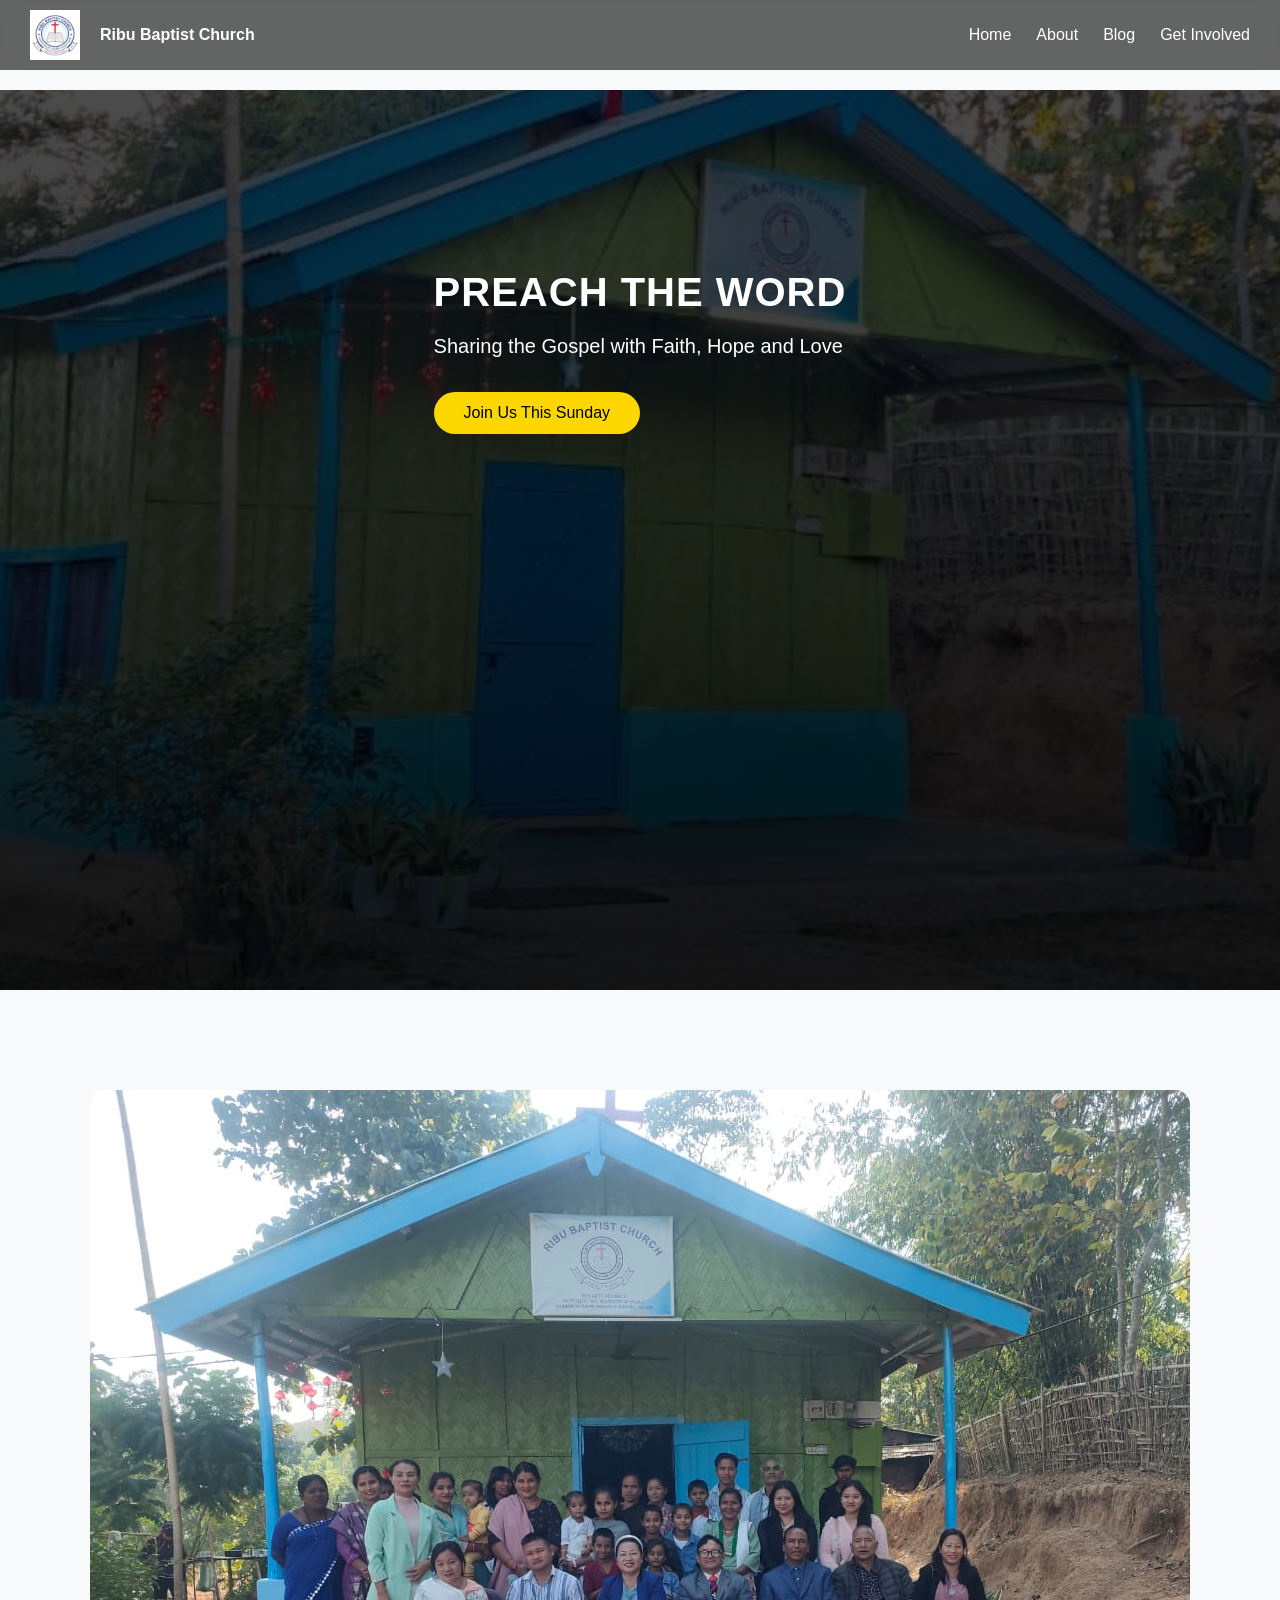
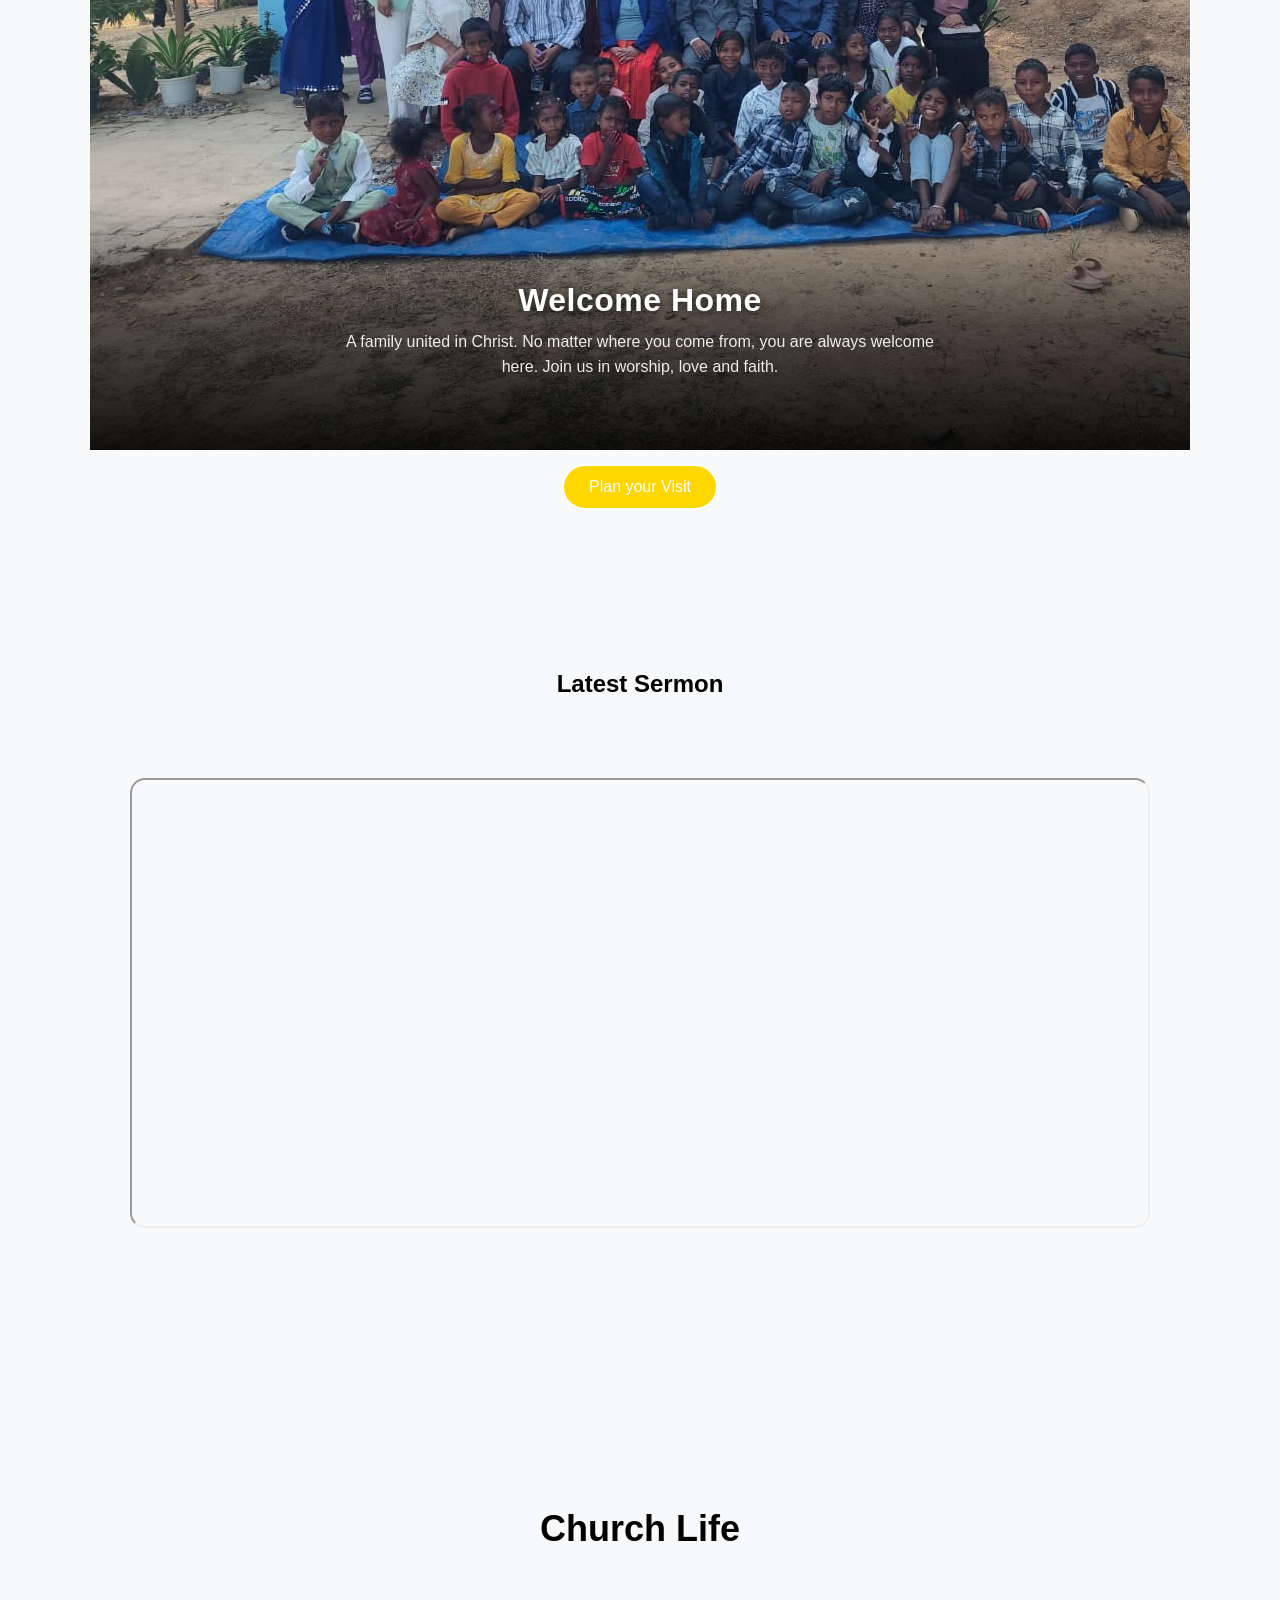
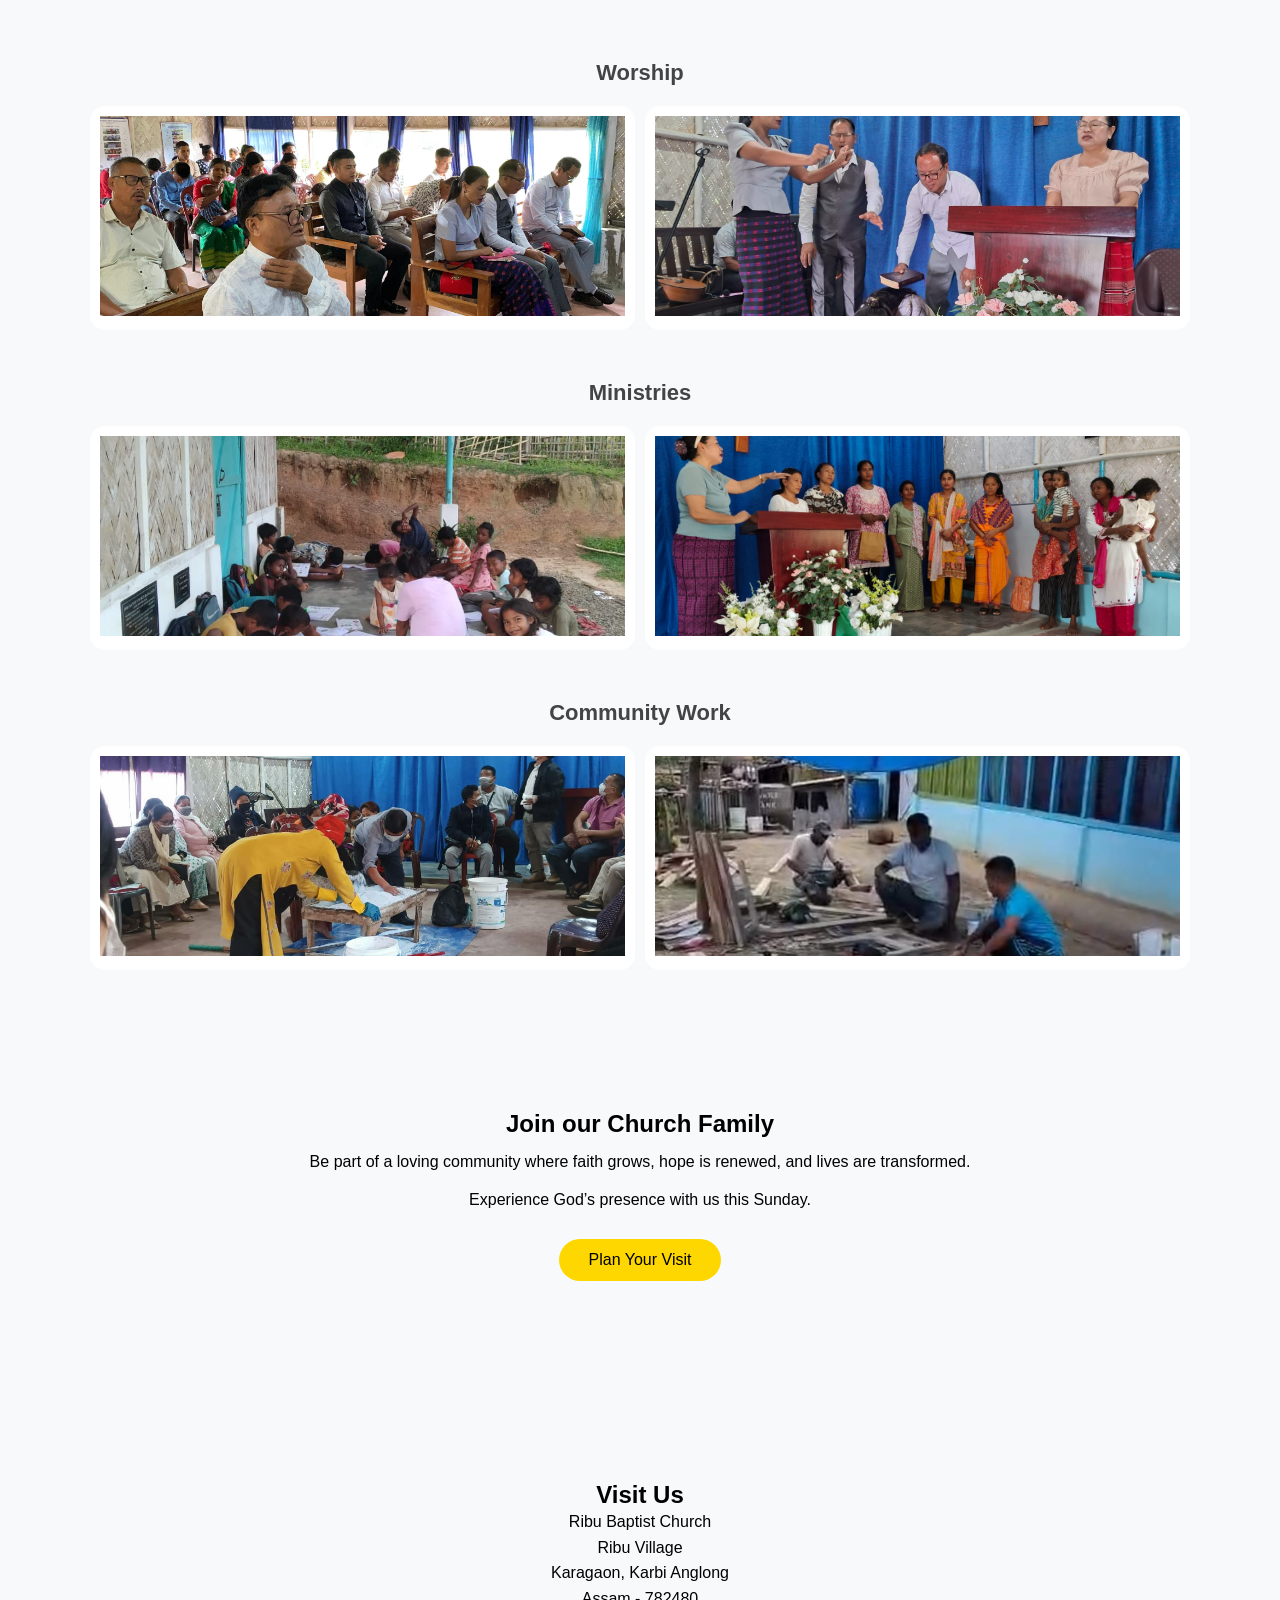
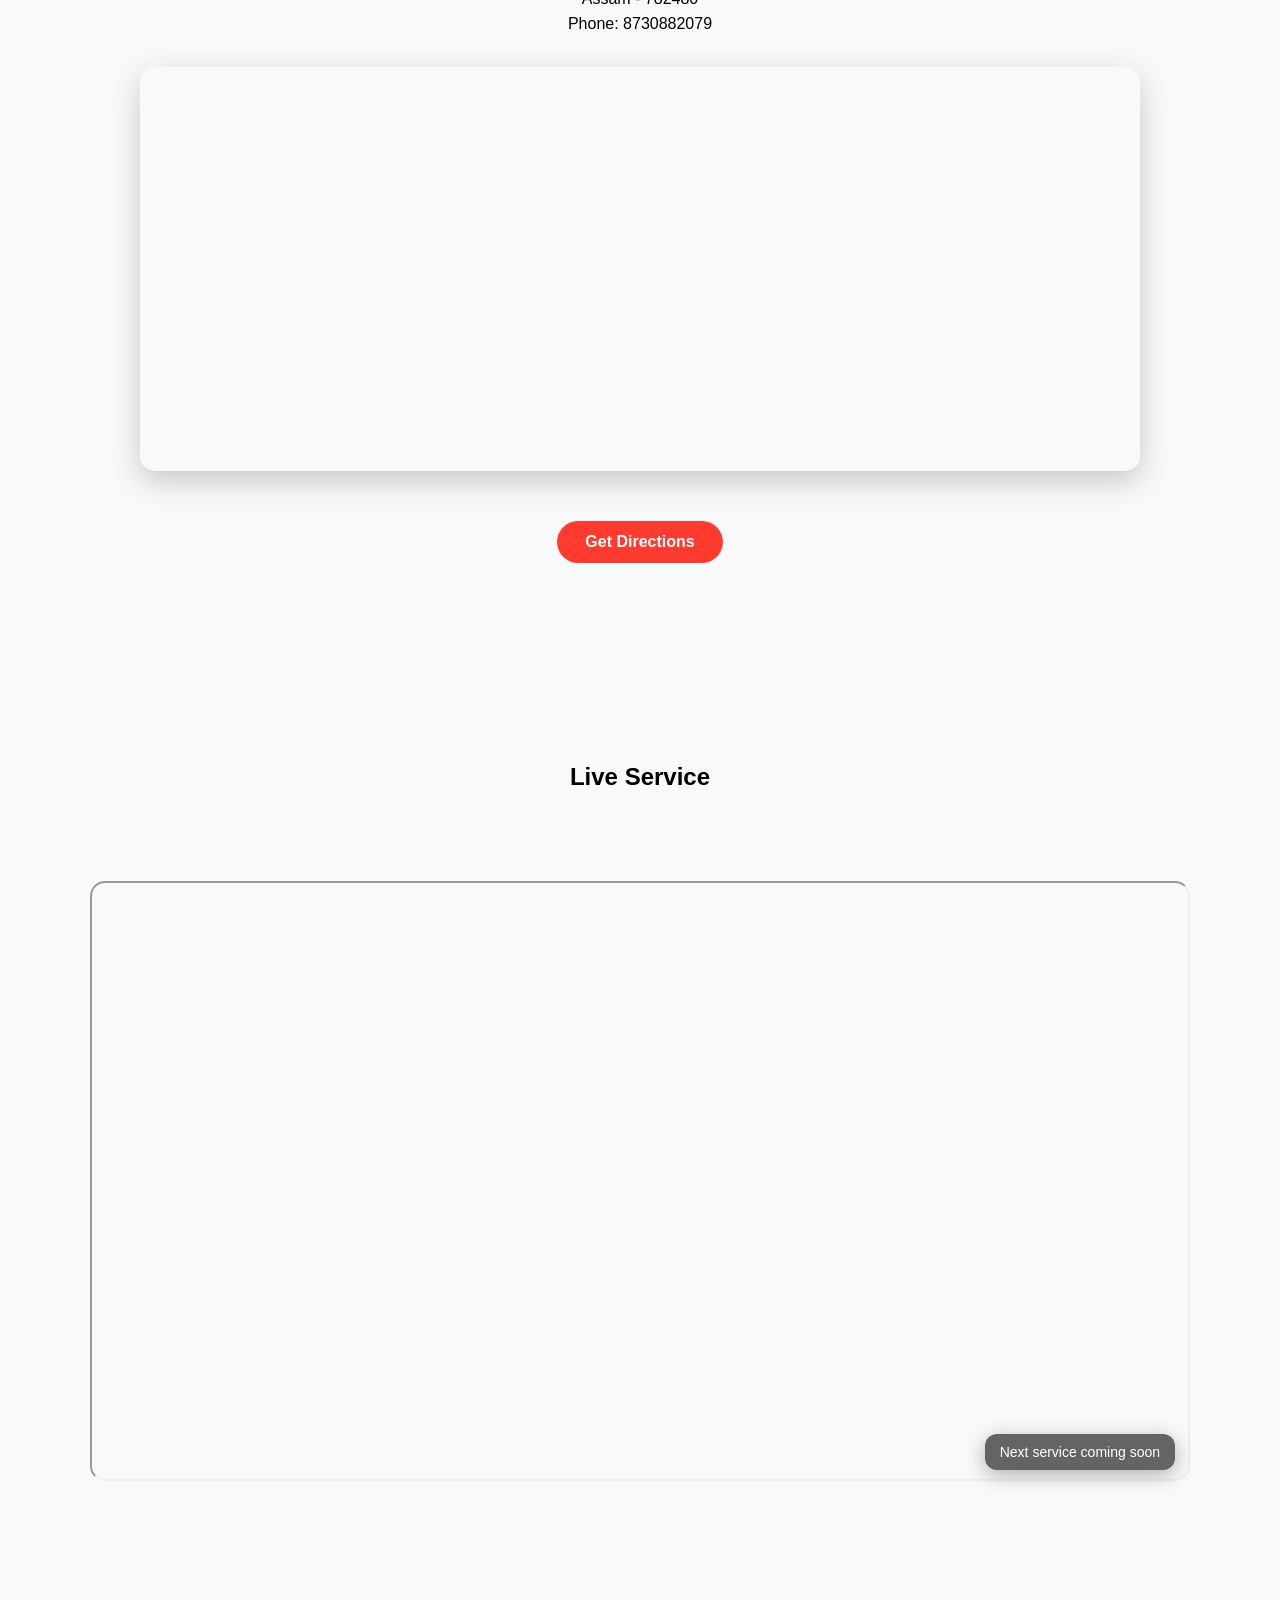
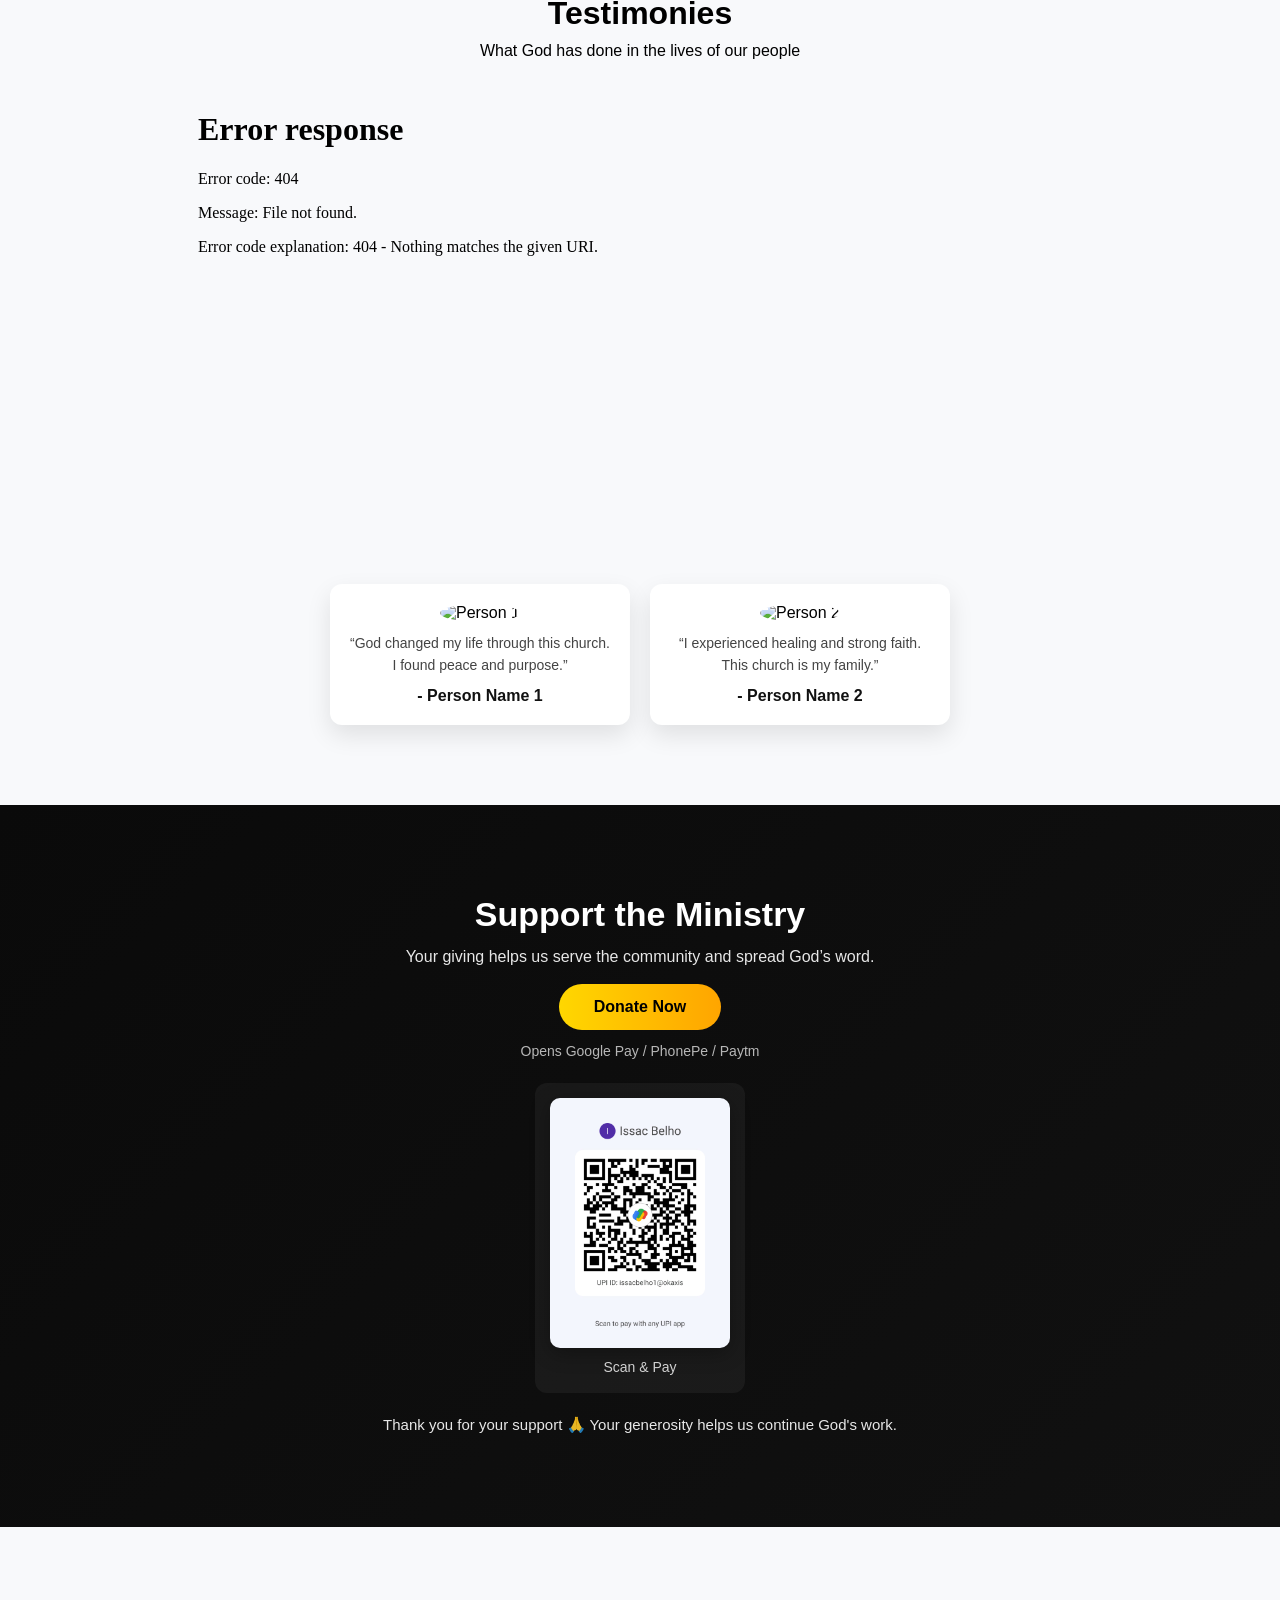
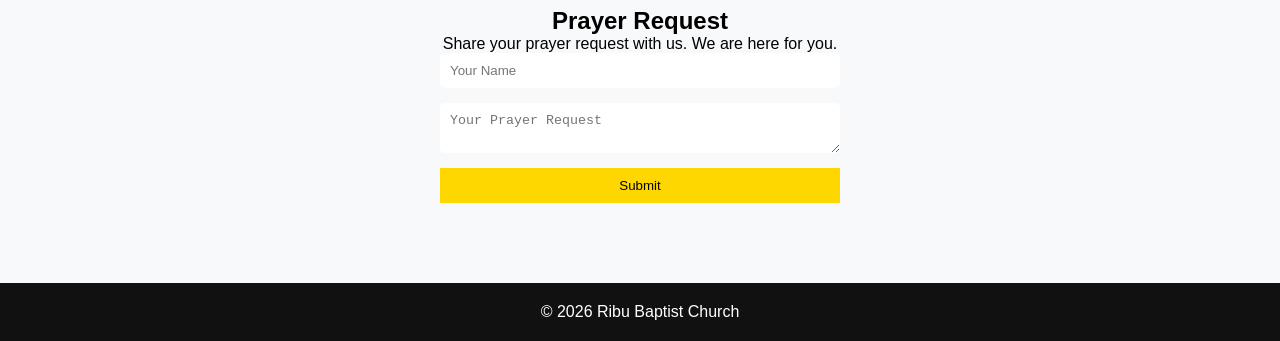
==== commit a79ba920: "Add files via upload" ====
--- a/index.html
+++ b/index.html
@@ -5,6 +5,7 @@
   <meta name="viewport" content="width=device-width, initial-scale=1.0">
   <meta name="description" content="Ribu Baptist Church - A place of Faith, Hope and Love in Christ. Join us for worship and community in Assam">
   <title>RIBU BAPTIST CHURCH | Preach the Word</title>
+  <link href="https://fonts.googleapis.com/css2?family=Playfair+Display:wght@600;700&family=Inter:wght@300;400;500&display=swap" rel="stylesheet">
   <link rel="stylesheet" href="./style.css"/>
 </head>
 <body>
@@ -19,15 +20,15 @@
     <div class="menu-toggle" onclick="toggleMenu()">☰</div>
 
     <ul id="menu">
-        <li><a href="#about">About</a></li>
-        <li><a href="#sermon">Sermon</a></li>
-        <li><a href="#gallery">Gallery</a></li>
-        <li><a href="#contact">Visit</a></li>
+        <li><a href="index.html">Home</a></li>
+        <li><a href="about.html">About</a></li>
+        <li><a href="blog.html">Blog</a></li>
+        <li><a href="get-involved.html">Get Involved</a></li>
     </ul>
 </nav>
 
 <div class="hero-content left">
-    <h1>PREACH THE WORD</h1>
+    <h1>PREACH THE <span>WORD</span></h1>
     <p>Sharing the Gospel with Faith, Hope and Love</p>
     <a href="#contact" class="btn">Join Us This Sunday</a>
 </div>
--- a/style.css
+++ b/style.css
@@ -316,155 +316,7 @@
     z-index: 10000;
 }
 
-/* MOBILE */
-@media (max-width: 768px) {
-
-    #menu {
-        position: fixed;
-        top: 0;
-        right: 0;
-
-        width: 100%;
-        height: 100vh;
-
-        background: #0b2a4a;
-
-        display: flex;
-        flex-direction: column;
-        justify-content: center;
-        align-items: center;
-
-        gap: 25px;
-
-        list-style: none;
-        padding: 0;
-        margin: 0;
-
-        transform: translateX(100%);
-        transition: transform 0.4s ease;
-
-        z-index: 9999;
-    }
-
-    #menu.active {
-        transform: translateX(0);
-    }
-
-    #menu li {
-        list-style: none;
-    }
-
-    #menu a {
-        color: gold;
-        font-size: 26px;
-        text-decoration: none;
-    }
-
-    .close-btn {
-        position: absolute;
-        top: 20px;
-        right: 25px;
-        font-size: 30px;
-        color: white;
-        cursor: pointer;
-    }
-
-        /* ================= HERO ================= */
-    .hero {
-        min-height: 80vh;
-        height: auto;
-        padding: 100px 15px 40px;
-
-        display: flex;
-        flex-direction: column;
-
-        justify-content: flex-start;
-        align-items: center;
-
-        overflow: hidden;
-    }
-
-    .hero-content {
-        text-align: center;
-        margin: 10px 15px;
-    }
-
-    .hero h1 {
-        font-size: 32px;
-        line-height: 1.2;
-    }
-
-    /* ================= WELCOME IMAGE FIX ================= */
-    .welcome-img {
-        width: 100% !important;
-        height: 200px !important;
-        object-fit: cover !important;
-        display: block;
-        border-radius: 12px;
-    }
-
-    .welcome-section {
-        padding: 60px 15px;
-        overflow: hidden;
-    }
-    .welcome-overlay {
-        bottom: 0;
-        padding: 25px 15px 15px;
-    }
-
-    .welcome-overlay h2 {
-        font-size: 20px;
-    }
-
-    .welcome-overlay p {
-        font-size: 13px;
-    }
-
-    /* ================= VIDEO / MAP ================= */
-    .video,
-    .live-video,
-    .map-container {
-        width: 95%;
-        margin: 15px auto;
-        padding: 10px;
-    }
-
-    .video iframe,
-    .live-video iframe,
-    .map-container iframe {
-        height: 220px;
-    }
-
-    /* ================= GALLERY ================= */
-    .gallery {
-        grid-template-columns: 1fr;
-        gap: 10px;
-    }
-
-    .gallery-item img {
-        height: 200px;
-    }
-
-    /* ================= BUTTON ================= */
-    .btn {
-        padding: 10px 20px;
-        font-size: 14px;
-    }
-
-    /* ================= SPACING ================= */
-    .cta,
-    .prayer,
-    .donation,
-    .testimonials,
-    .live-service {
-        padding: 50px 15px;
-    }
-
-    .qr-section img {
-        width: 150px;
-    }
-}
-    .split {
+.split {
         flex-direction: column;
         padding: 40px;
     }
@@ -1111,4 +963,195 @@
 .map-button:hover {
     transform: scale(1.05);
     box-shadow: 0 0 20px rgba(255,59,48,0.5);
+}
+
+@media (max-width: 768px) {
+
+    * {
+        box-sizing: border-box;
+    }
+
+    body {
+        margin: 0;
+        overflow-x: hidden;
+    }
+
+    /* ================= MENU ================= */
+    .menu-toggle {
+        display: block;
+        font-size: 28px;
+        color: white;
+        cursor: pointer;
+        z-index: 10001;
+    }
+    
+    #menu {
+        display: flex;
+        flex-direction: column;
+        position: absolute;
+        top: 60px;
+        right: 10px;
+        width: 200px;
+        padding: 15px;
+        opacity: 0;
+        pointer-events: none;
+        transform: translateY(-10px);
+        transition: 0.3s ease;
+        background: rgba(0,0,0,0.9);
+        backdrop-filter: blur(10px);
+        border-radius: 12px;
+        box-shadow: 0 10px 25px rgba(0,0,0,0.5);
+        gap: 12px;
+        z-index: 9999;
+    }
+
+    #menu.active {
+        opacity: 1;
+        pointer-events: auto;
+        transform: translateY(0);
+    }
+
+    #menu li { list-style: none; }
+
+    #menu a {
+        color: white;
+        text-decoration: none;
+        font-size: 16px;
+        padding: 8px;
+        display: block;
+        transition: 0.3s;
+    }
+
+    #menu a:hover {
+        color: gold;
+        transform: translateX(5px);
+    }
+
+    /* ================= HERO ================= */
+    .hero {
+        min-height: 90vh;
+        padding: 90px 15px 40px;
+        text-align: center;
+    }
+
+    .hero h1 {
+        font-size: 28px;
+        line-height: 1.3;
+    }
+
+    .hero p {
+        font-size: 15px;
+        max-width: 90%;
+        margin: 10px auto;
+    }
+
+    /* ================= WELCOME ================= */
+    .welcome-box {
+        width: 100%;
+        height: auto;   /* ✅ IMPORTANT */
+        overflow: hidden;
+        border-radius: 12px;
+        margin-bottom: 20px;
+    }
+
+    .welcome-box img,
+    .welcome-img {
+        width: 100%;
+        height: auto;   /* ✅ NO CUTTING */
+        display: block;
+    }
+
+    .welcome-overlay {
+        position: static;
+        width: 100%;
+        background: rgba(0,0,0,0.7);
+        padding: 15px;
+        text-align: center;
+    }
+
+    .welcome-overlay h2 {
+        font-size: 22px;
+        margin-bottom: 8px;
+    }
+
+    .welcome-overlay p {
+        font-size: 14px;
+        line-height: 1.5;
+        max-width: 95%;
+        margin: auto;
+    }
+
+    .welcome-section {
+        padding: 40px 12px;
+    }
+
+    /* ================= VIDEO / LIVE / MAP ================= */
+    .live-video,
+    .map-container {
+        width: 100%;
+        height: 220px;
+        margin: 20px auto;
+        overflow: hidden;
+        border-radius: 12px;
+    }
+
+    .live-video iframe,
+    .map-container iframe {
+        width: 100%;
+        height: 100%;
+        border: none;
+        display: block;
+    }
+ /* 🔥 FIXED VIDEO (LATEST SERMON) */
+/* 🔥 FINAL WORKING VIDEO FIX */
+.video {
+    width: 100%;
+    aspect-ratio: 16/9;
+    margin: 20px auto;
+    border-radius: 12px;
+    overflow: hidden;
+    position: relative;
+}
+
+/* 🔥 IMPORTANT CHANGE HERE */
+.video iframe {
+    position: absolute;
+    top: 0;
+    left: 0;
+    width: 100%;
+    height: 100%;
+    border: none;
+}
+
+    /* ================= GALLERY ================= */
+    .gallery {
+        display: grid;
+        grid-template-columns: 1fr;
+        gap: 12px;
+        padding: 0 10px;
+    }
+
+    .gallery-item img {
+        width: 100%;
+        height: 220px;
+        object-fit: cover;
+        border-radius: 12px;
+    }
+
+    /* ================= BUTTON ================= */
+    .btn {
+        padding: 10px 20px;
+        font-size: 14px;
+        border-radius: 25px;
+    }
+
+    /* ================= SPACING ================= */
+    section {
+        padding: 40px 15px;
+    }
+
+    img {
+        display: block;
+    }
+
 }
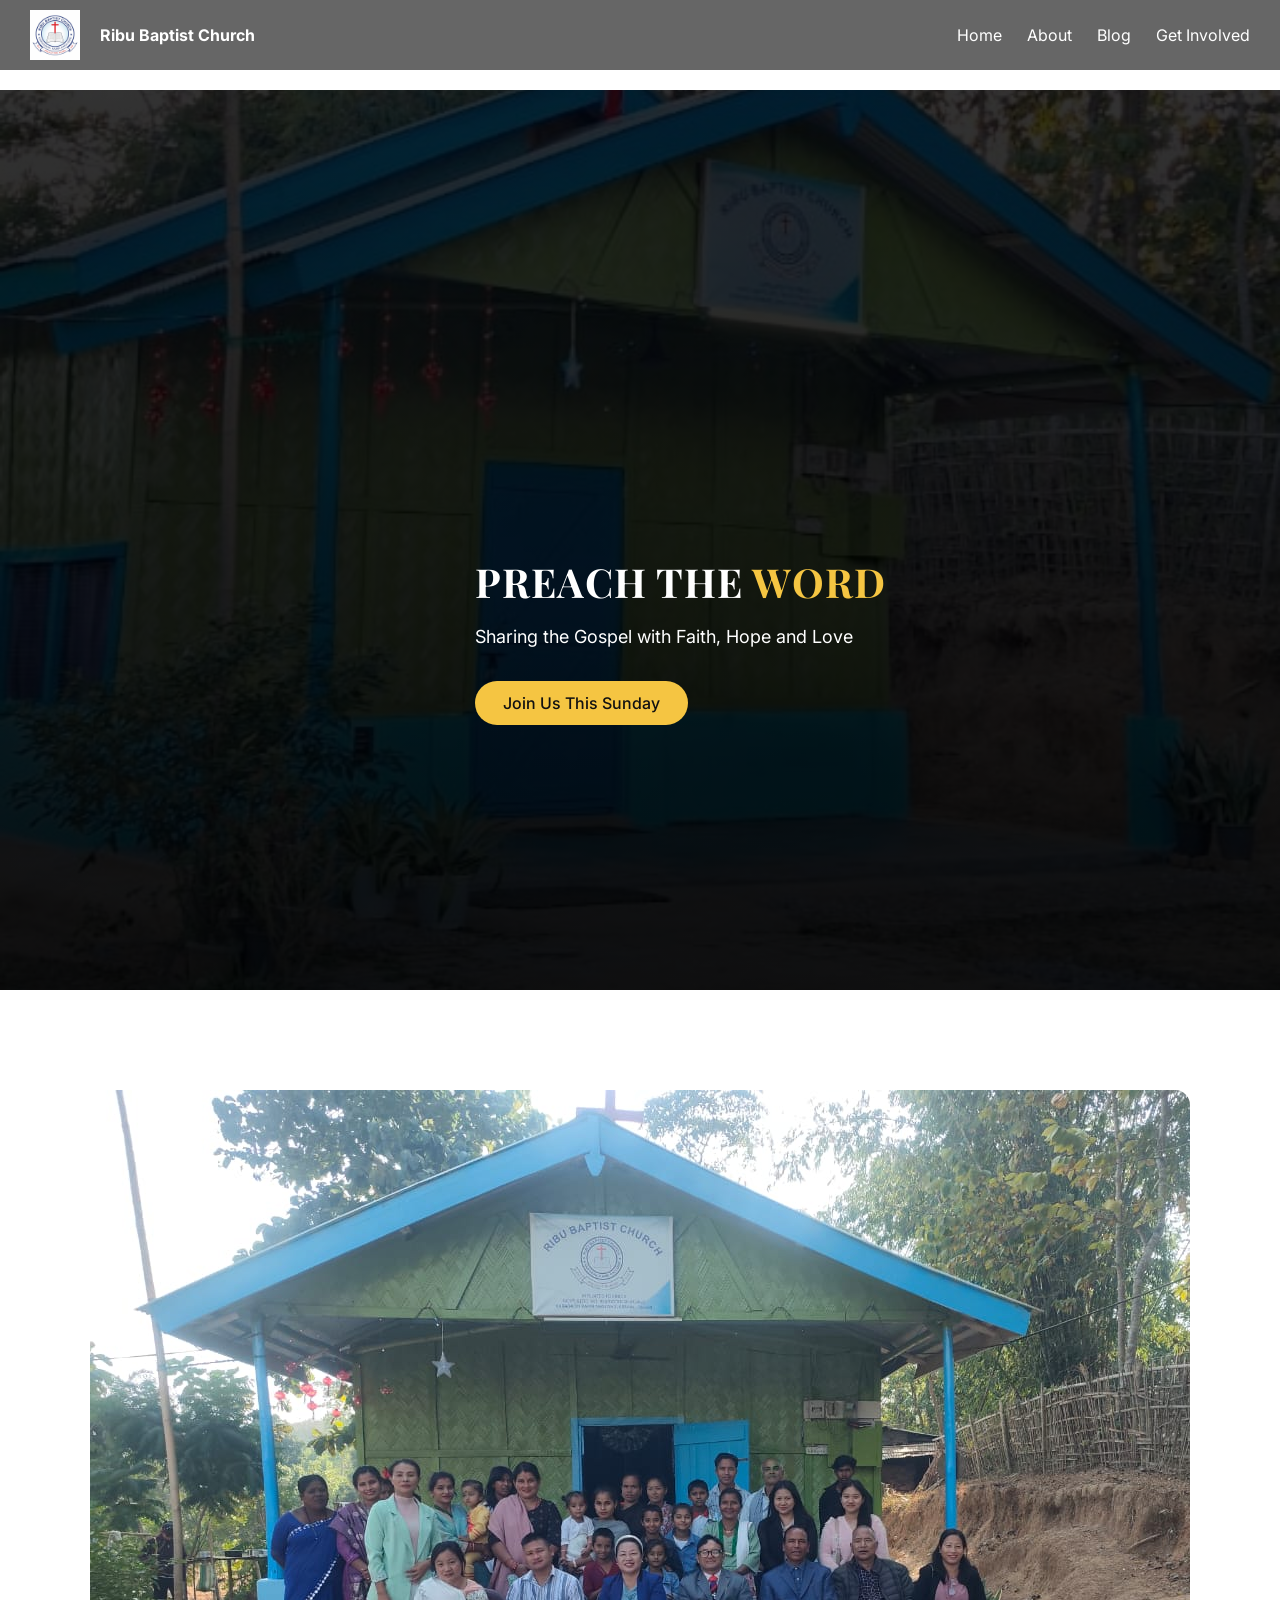
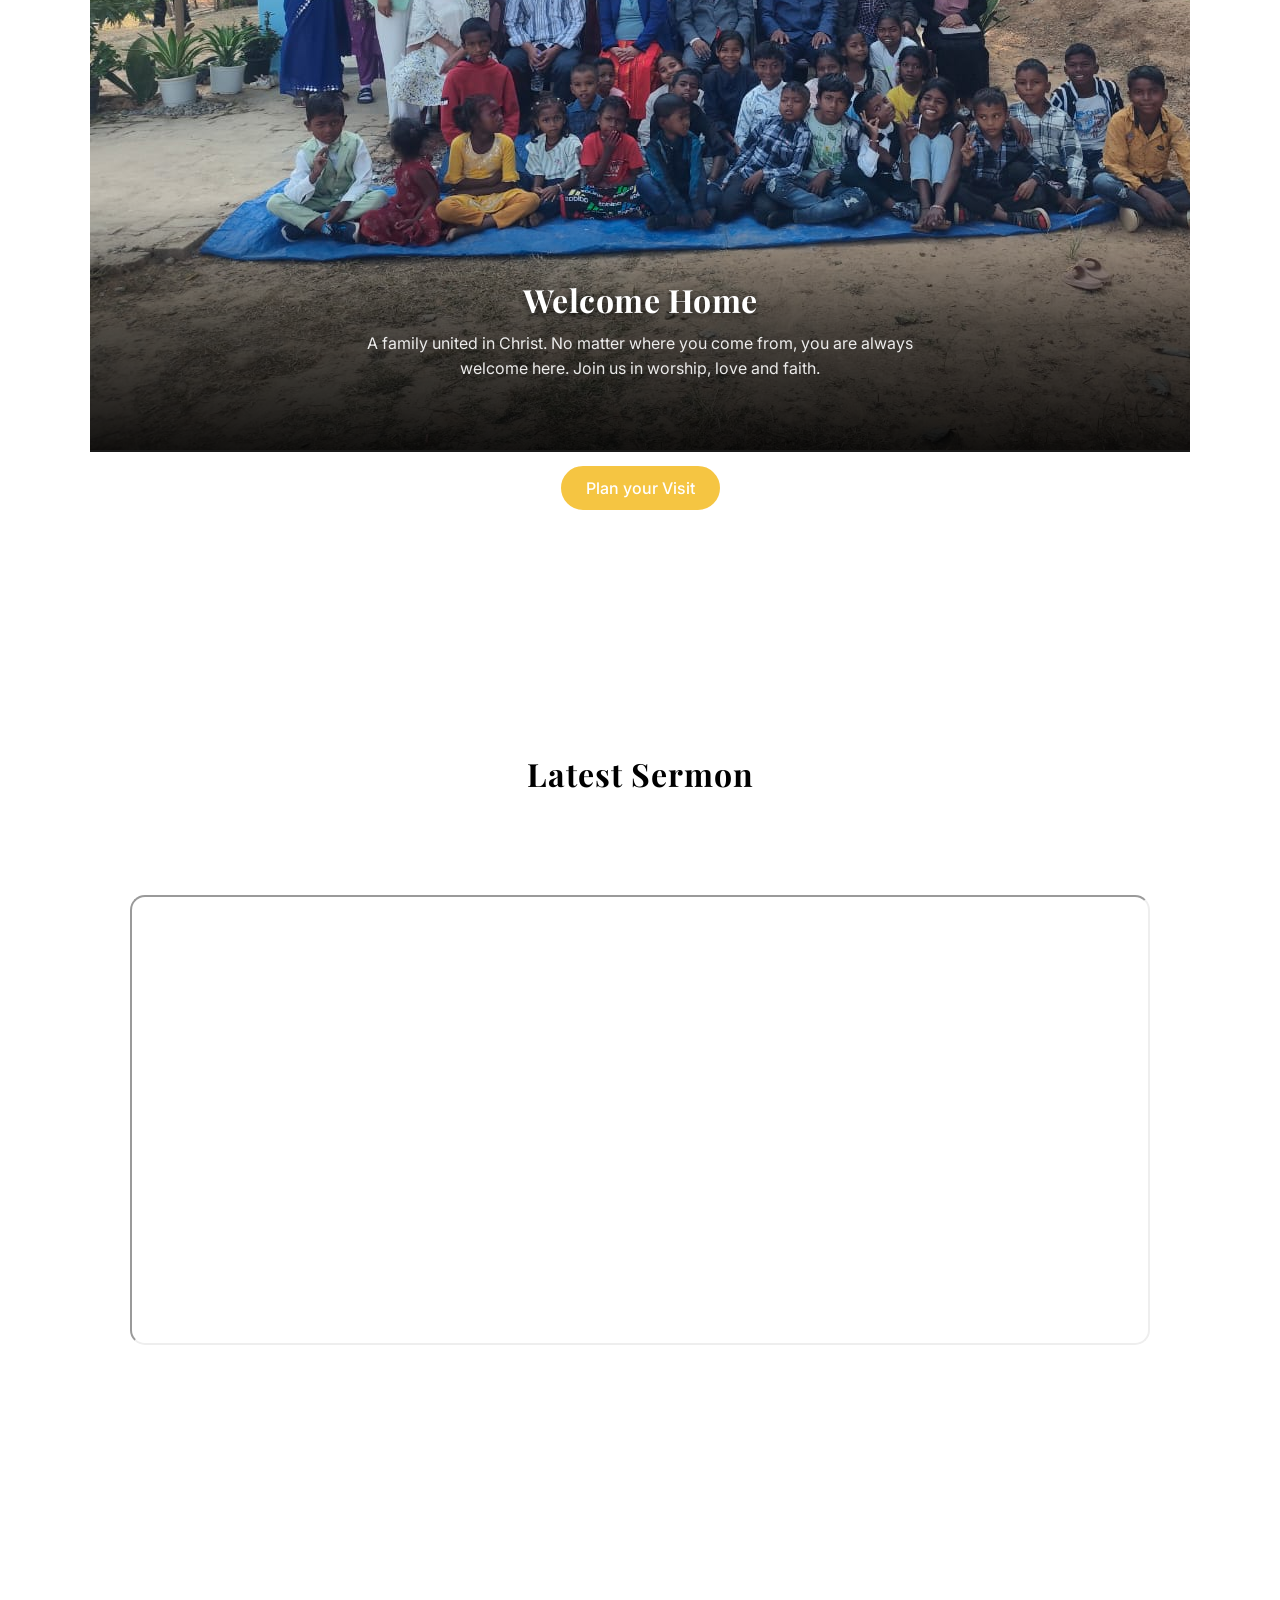
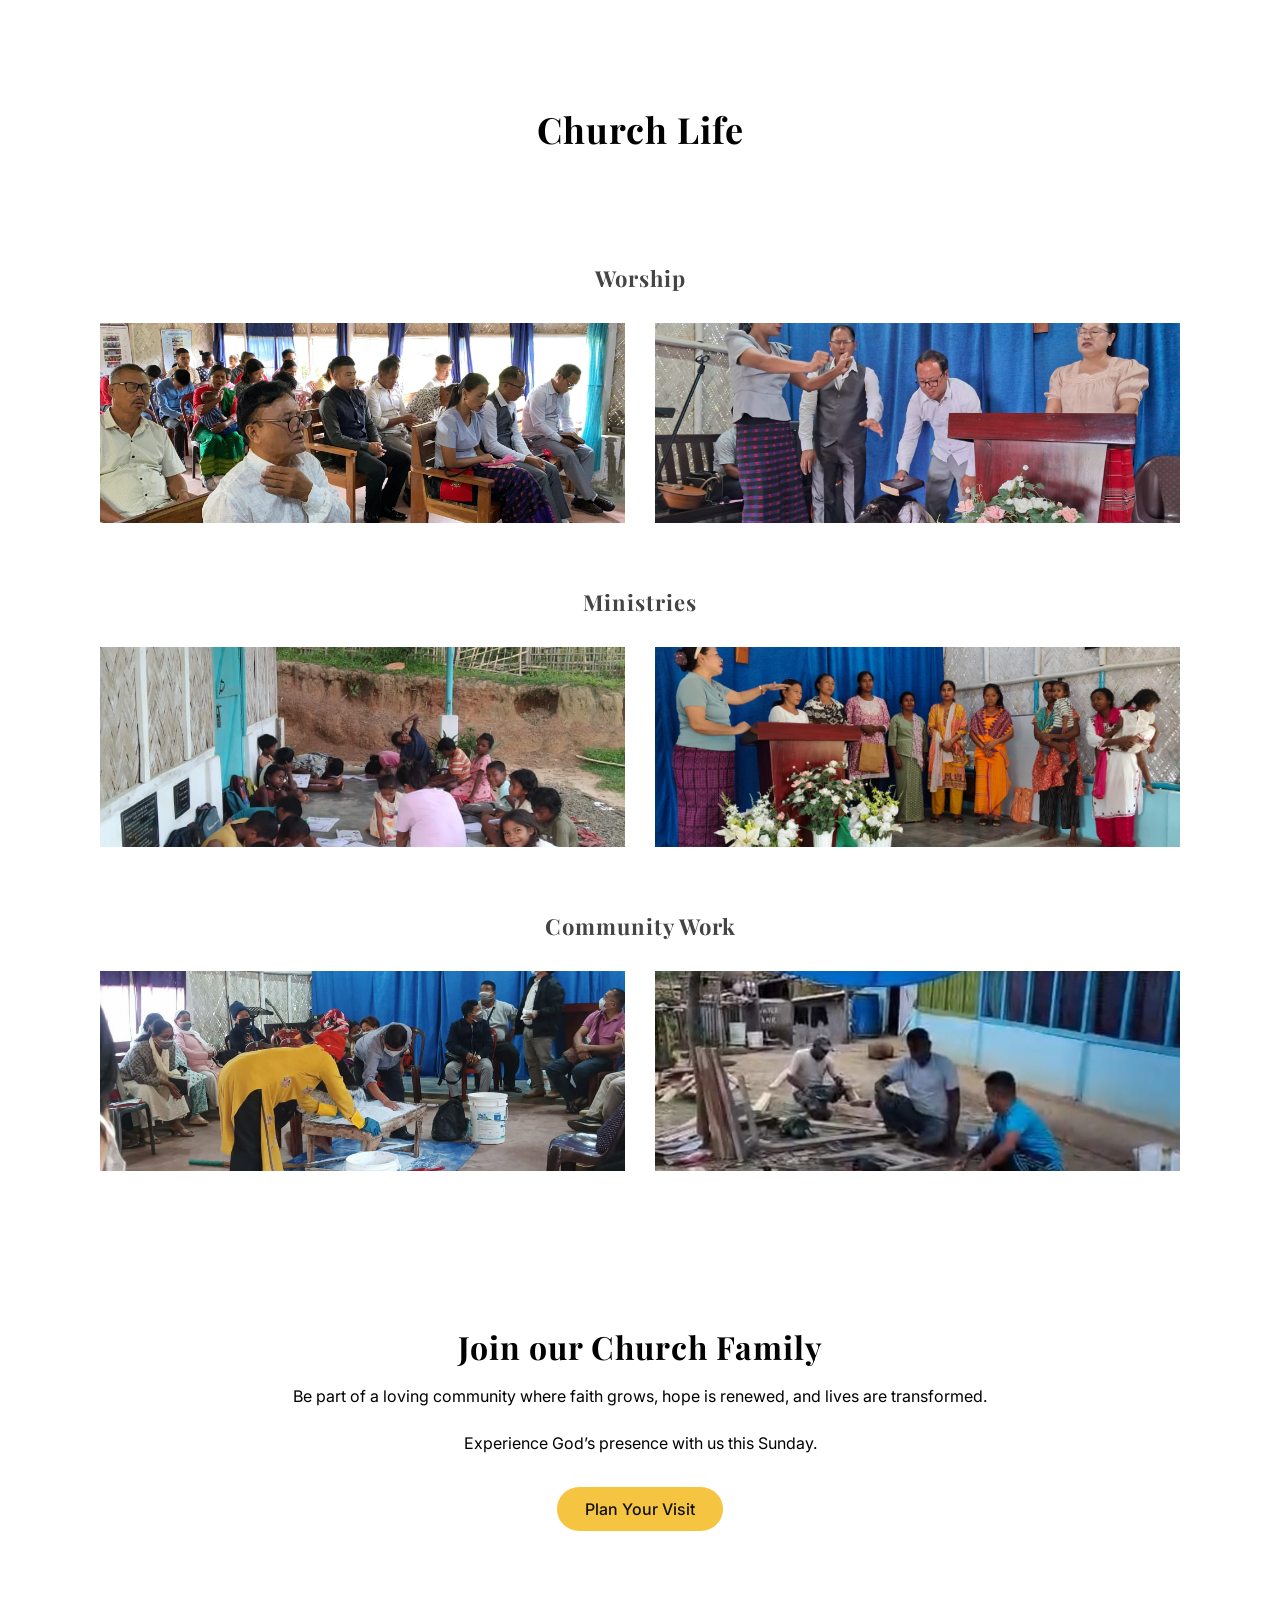
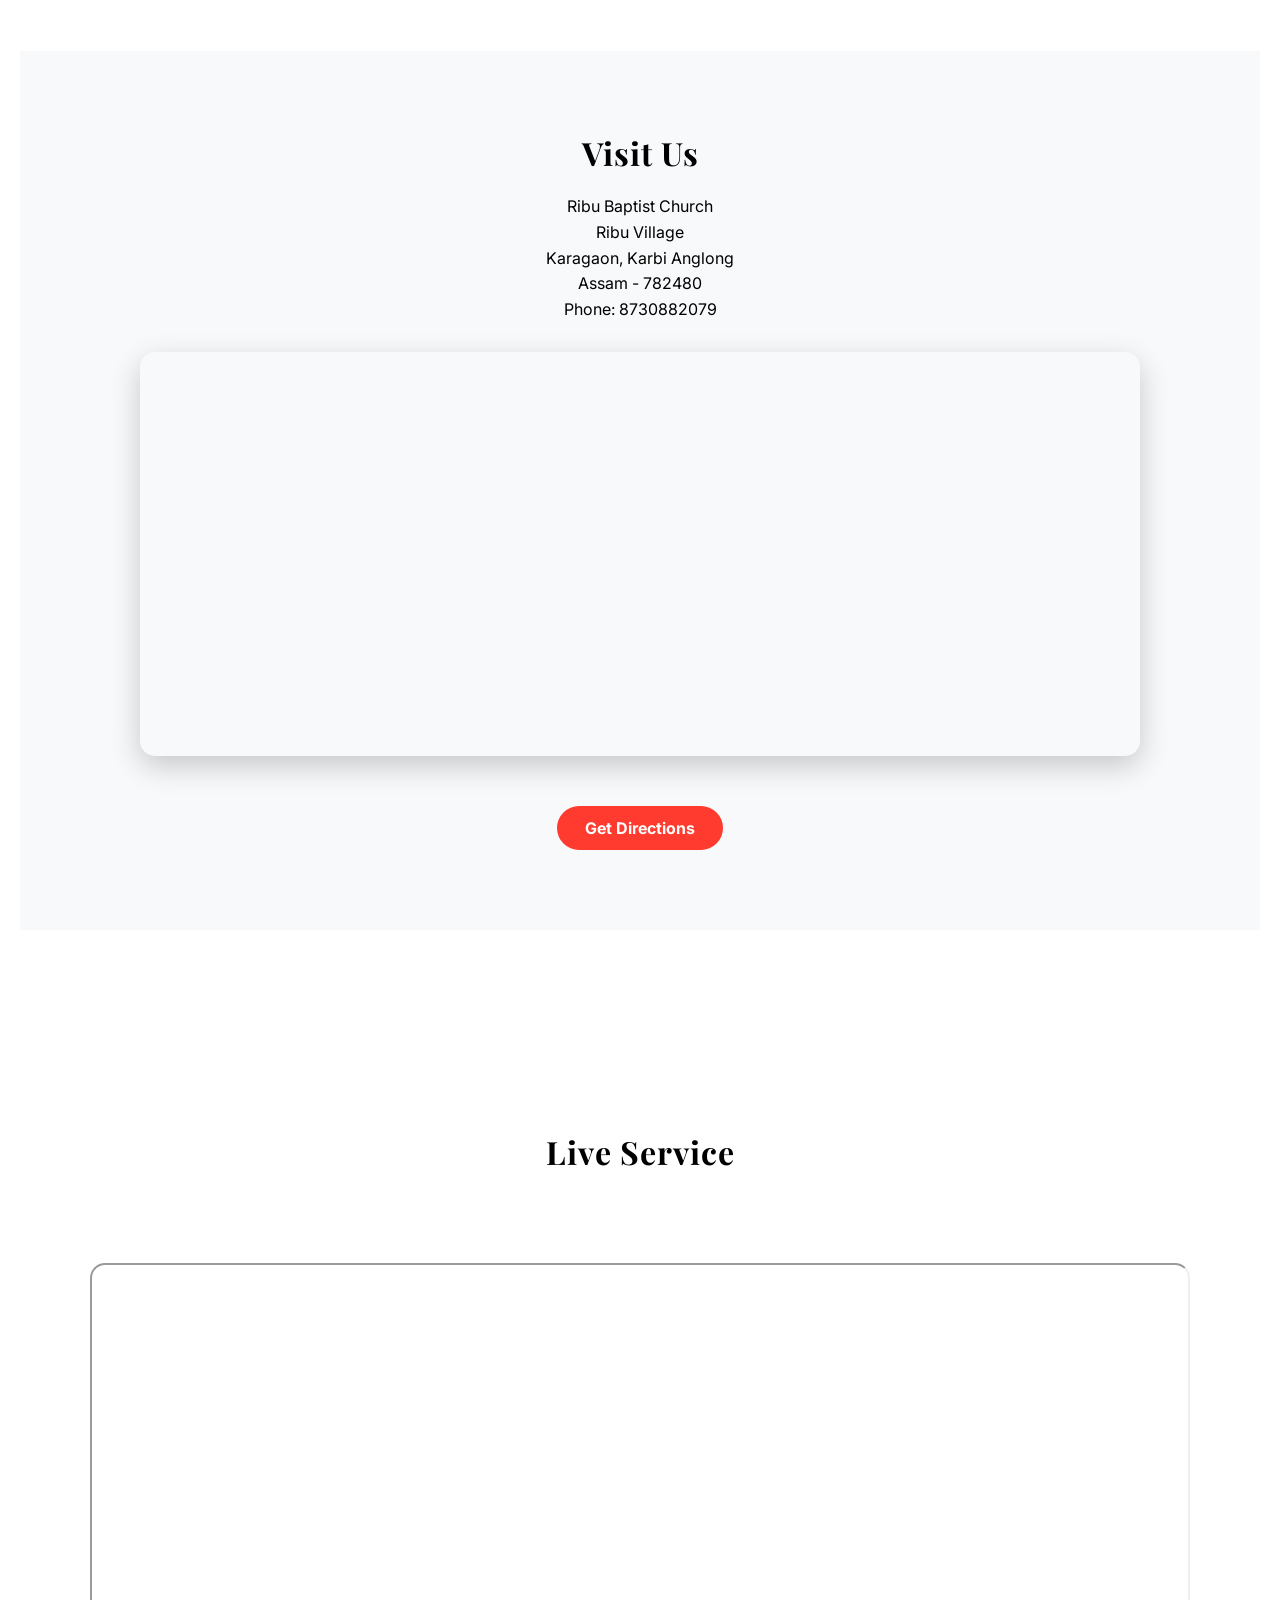
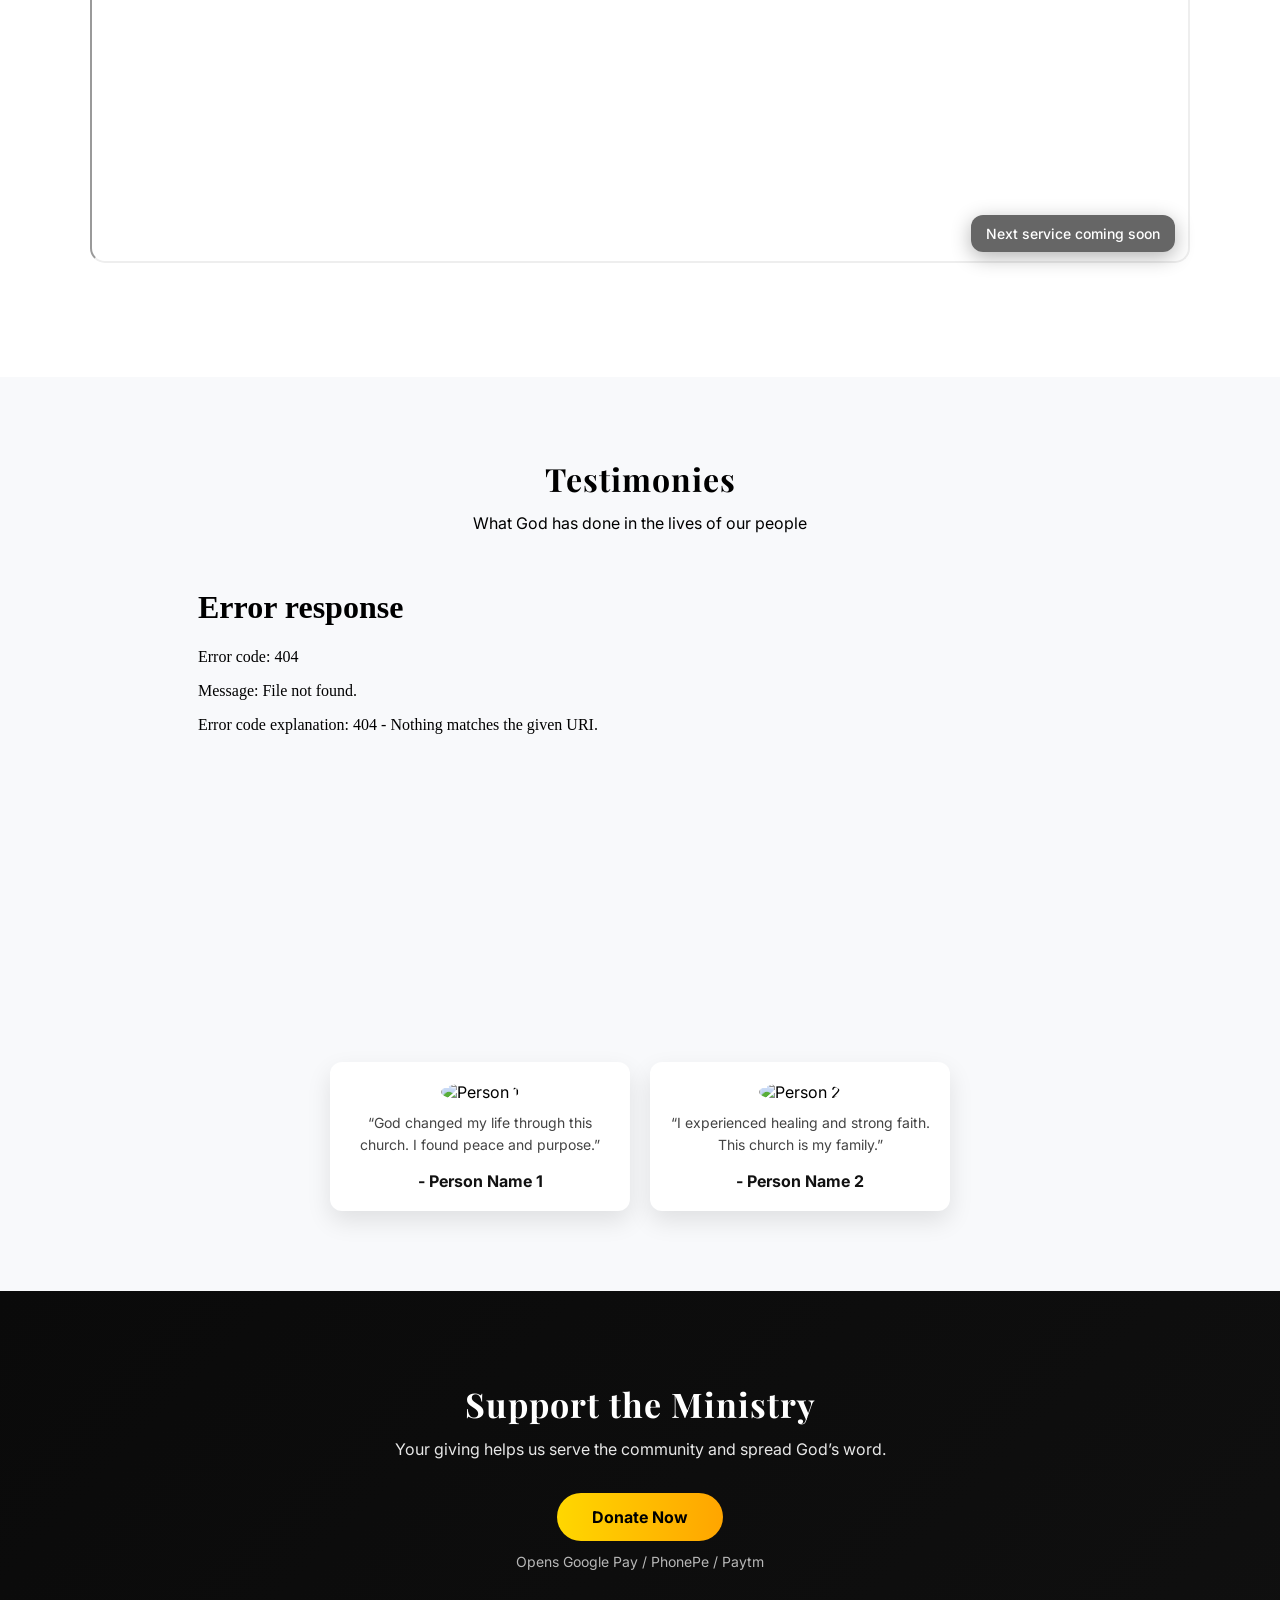
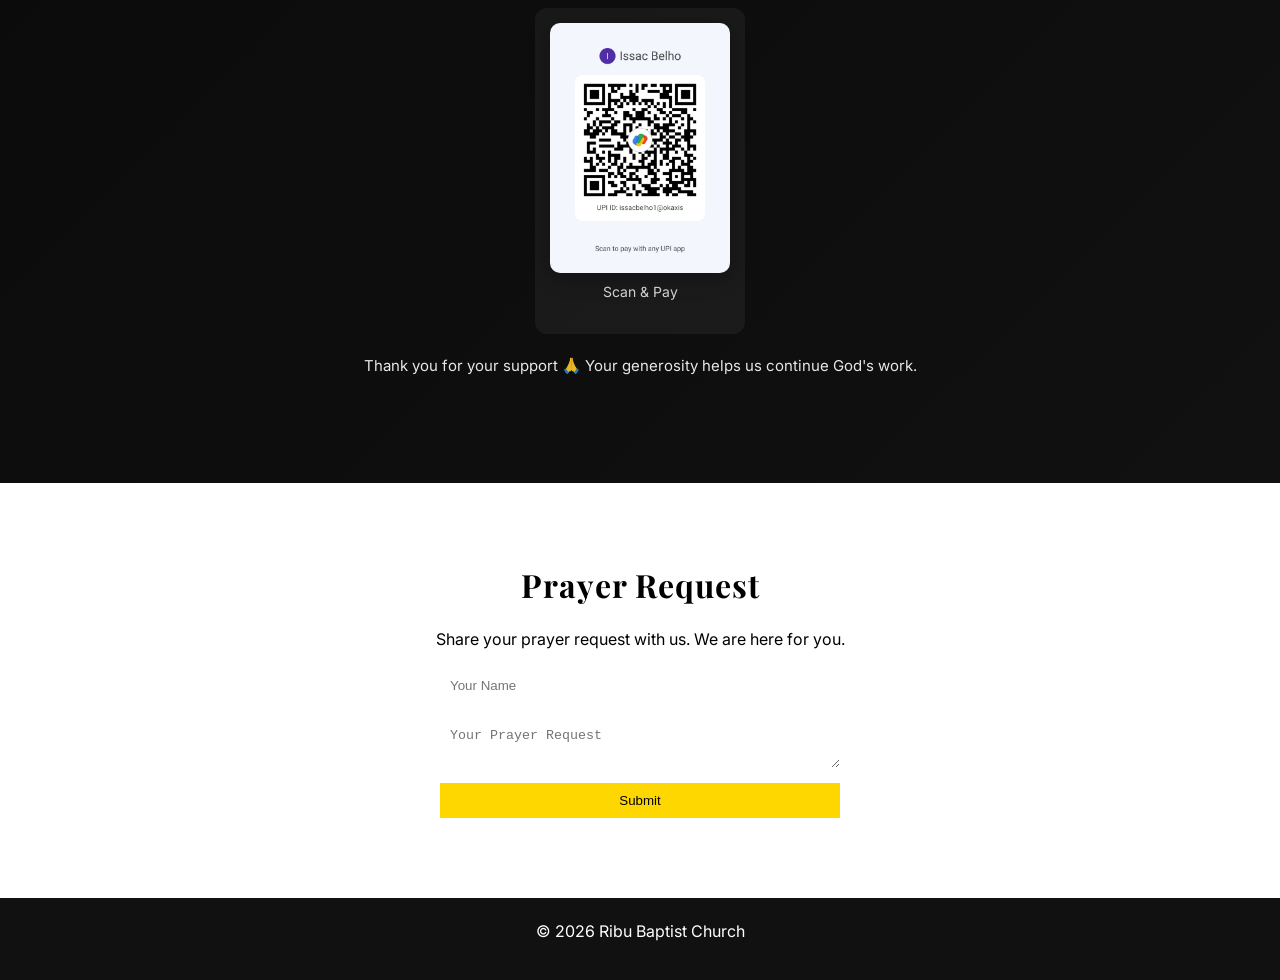
==== commit 4a40aa47: "Add files via upload" ====
--- a/index.html
+++ b/index.html
@@ -5,7 +5,7 @@
   <meta name="viewport" content="width=device-width, initial-scale=1.0">
   <meta name="description" content="Ribu Baptist Church - A place of Faith, Hope and Love in Christ. Join us for worship and community in Assam">
   <title>RIBU BAPTIST CHURCH | Preach the Word</title>
-  <link href="https://fonts.googleapis.com/css2?family=Playfair+Display:wght@600;700&family=Inter:wght@300;400;500&display=swap" rel="stylesheet">
+  <link href="https://fonts.googleapis.com/css2?family=Inter:wght@400;600;700&family=Playfair+Display:wght@400;600;700;900&display=swap" rel="stylesheet">
   <link rel="stylesheet" href="./style.css"/>
 </head>
 <body>
--- a/style.css
+++ b/style.css
@@ -9,20 +9,76 @@
 }
 
 body {
-    font-family: 'Segoe UI', sans-serif;
-    background: #f8f9fb;
-}
-
+    font-family: 'Inter', sans-serif;
+}
+
+/* HEADINGS STYLE */
+h1, h2, h3 {
+    font-family: 'Playfair Display', serif;
+    letter-spacing: 1px;
+}
+
+/* TYPOGRAPHY SIZES */
+h1 {
+    font-size: 60px;
+    font-weight: 900;
+}
+
+h2 {
+    font-size: 32px;
+    margin-bottom: 20px;
+}
+
+h3 {
+    font-size: 22px;
+    margin-bottom: 10px;
+}
+
+/* PARAGRAPH */
+p {
+    font-size: 16px;
+    line-height: 1.7;
+    margin-bottom: 15px;
+}
+
+/* SECTION SPACING */
+section {
+    padding: 80px 20px;
+}
+section h2 {
+    text-align: center;
+}
 /* HERO */
 .hero {
+    position: relative;
+    z-index: 2;
     height: 100vh;
     padding-top: 80px;
     display: flex;
-    justify-content: center;   /* keep vertical center */
-    align-items: flex-start;   /* CHANGE THIS */
-    background: linear-gradient(rgba(0,0,0,0.7), rgba(0,0,0,0.9)),
-                url('images/hero.jpg') center/cover no-repeat;
+    justify-content: center;
+    align-items: center;
+    background: url('images/hero.jpg') center/cover no-repeat;
     color: white;
+}
+
+.hero::before {
+    content: "";
+    position: absolute;
+    top: 0;
+    left: 0;
+    right: 0;
+    bottom: 0;
+    background: rgba(0,0,0,0.5);
+}
+
+.hero::after {
+    content: "";
+    position: absolute;
+    inset: 0;
+    background: linear-gradient(
+        rgba(0,0,0,0.6),
+        rgba(0,0,0,0.85)
+    );
 }
 
 .navbar a:hover {
@@ -30,23 +86,28 @@
 }
 /* HERO CONTENT */
 .hero-content {
-    text-align: center;
+    position: relative;
+    z-index: 2;
     max-width: 500px;
-    margin: 50px;
-    margin-top: 100px;
+    margin-left: 80px;
+    margin-top: 120px;
     text-align: left;
 }
 
 .hero h1 {
-    font-size: 65px;
-    font-weight: 900;
+    font-size: 48px;
+    font-weight: 700;
     letter-spacing: 1px;
-    animation: fadeUp 1s ease forwards;
+    text-transform: uppercase;
     margin-bottom: 15px;
 }
 
+.hero h1 span {
+    color: #f5c542;
+}
+
 .hero p {
-    font-size: 20px;
+    font-size: 18px;
     opacity: 0.9;
     animation: fadeUp 1.5s ease forwards;
     margin-bottom: 20px;
@@ -55,21 +116,22 @@
 
 /* BUTTON */
 .btn {
-    background: gold;
-    padding: 12px 30px;
+    display: inline-block;
+    padding: 12px 28px;
+    background: #f5c542;
+    color: #111;
     border-radius: 30px;
     text-decoration: none;
-    color: black;
-    transition: 0.3s;
-    display: inline-block;
+    font-weight: 500;
+    transition: all 0.3s ease;
     margin-top: 10px;
 }
 
 .btn:hover {
-    transform: scale(1.08);
-    box-shadow: 0 0 20px gold;
-}
-
+    background: #fff;
+    color: #000;
+    transform: translateY(-3px);
+}
 
 .btn.secondary {
   border: 2px solid white;
@@ -77,12 +139,23 @@
   padding: 12px 25px;
   border-radius: 30px;
   text-decoration: none;
-  transition: 0.3s;
+  transition: 0.3s ease;
 }
 
 .btn.secondary:hover {
   background: white;
   color: black;
+  transform: translateY(-3px);
+}
+.fade-in {
+    opacity: 0;
+    transform: translateY(40px);
+    transition: 0.6s ease;
+}
+
+.fade-in.show {
+    opacity: 1;
+    transform: translateY(0);
 }
 
 /* SPLIT */
@@ -310,7 +383,7 @@
 /* HAMBURGER */
 .menu-toggle {
     display: none;
-    font-size: 30px;
+    font-size: 28px;
     color: white;
     cursor: pointer;
     z-index: 10000;
@@ -427,7 +500,7 @@
 /* WELCOME SECTION */
 .welcome-section {
     width: 100%;
-    padding: 100px 0;
+    padding: 100px 20px;
     text-align: center;
 
     opacity: 0;
@@ -1033,6 +1106,12 @@
         padding: 90px 15px 40px;
         text-align: center;
     }
+    .hero-content {
+        margin: 0 auto;
+        margin-top: 120px;
+        text-align: center;
+        padding: 0 20px;
+    }
 
     .hero h1 {
         font-size: 28px;
@@ -1153,5 +1232,385 @@
     img {
         display: block;
     }
-
+    
+    .split {
+        flex-direction: column;
+        text-align: center;
+    }
+
+    .split img {
+        width: 100%;
+    }
+    
+    .accordion-inner {
+        flex-direction: column;
+        text-align: center;
+    }
+
+    .accordion-inner img {
+        width: 100%;
+        height: auto;
+    }
+    
+    .blog-section {
+        flex-direction: column;
+        padding: 20px;
+        align-items: center;
+    }
+
+    .blog-card {
+        width: 100%;
+        max-width: 350px;
+    }
+    
+    .navbar ul {
+        display: none;
+        flex-direction: column;
+        background: #111;
+        position: absolute;
+        top: 70px;
+        right: 0;
+        width: 200px;
+        padding: 15px;
+    }
+
+    .navbar ul.active {
+        display: flex;
+    }
+
+    .menu-toggle {
+        display: block;
+        cursor: pointer;
+    }
+    
+    .post-container {
+        padding: 20px;
+    }
+
+    .post-container h1 {
+        font-size: 24px;
+    }
+
+    .post-content p {
+        font-size: 15px;
+        line-height: 1.7;
+    }
+    
+    .involved-hero h1 {
+        font-size: 32px;
+    }
+
+    .involved-hero p {
+        font-size: 15px;
+    }
+}
+
+/* SMALL HERO */
+.small-hero {
+    height: 50vh;
+}
+
+/* ABOUT PAGE */
+.about-section {
+    padding: 80px 20px;
+}
+
+.about-container {
+    max-width: 1100px;
+    margin: auto;
+}
+
+.about-block {
+    margin-bottom: 60px;
+}
+
+.about-block h2 {
+    color: #f5c542;
+    margin-bottom: 15px;
+}
+
+.about-block p {
+    line-height: 1.8;
+    opacity: 0.9;
+}
+
+/* SPLIT LAYOUT */
+.split {
+    display: flex;
+    gap: 40px;
+    align-items: center;
+}
+
+.split img {
+    width: 300px;
+    border-radius: 12px;
+}
+
+.reverse {
+    flex-direction: row-reverse;
+}
+
+.blog-section {
+    display: grid;
+    grid-template-columns: repeat(auto-fit, minmax(280px, 1fr));
+    gap: 20px;
+    padding: 40px;
+    max-width: 900px;
+    margin: auto;
+}
+
+.blog-card {
+    background: white;
+    padding: 25px;
+    border-radius: 12px;
+    box-shadow: 0 10px 25px rgba(0,0,0,0.08);
+    text-align: left;
+    transition: all 0.3s ease;
+    position: relative;
+}
+
+.blog-card::before {
+    content: "";
+    position: absolute;
+    top: 0;
+    left: 0;
+    width: 100%;
+    height: 4px;
+    background: #f5c542;
+    border-radius: 12px 12px 0 0;
+}
+
+.blog-date {
+    font-size: 12px;
+    color: #777;
+    margin-bottom: 8px;
+}
+
+.blog-card h2 {
+    font-size: 20px;
+    margin-bottom: 10px;
+    color: #111;
+}
+
+.blog-excerpt {
+    font-size: 14px;
+    color: #444;
+    line-height: 1.6;
+}
+
+.blog-card a {
+    margin-top: 10px;
+    display: inline-block;
+}
+
+.blog-card:hover {
+    transform: translateY(-8px);
+    box-shadow: 0 20px 40px rgba(0,0,0,0.12);
+}
+
+.blog-card h3 {
+    color: #f5c542;
+}
+
+
+/* ACCORDION CONTAINER */
+.accordion {
+    max-width: 800px;
+    margin: 40px auto;
+    text-align: left;
+}
+
+/* EACH ITEM */
+.accordion-item {
+    width: 100%;
+    border-bottom: 1px solid rgba(255,255,255,0.1);
+}
+
+/* HEADER */
+.accordion-header {
+    width: 100%;
+    display: block;
+    padding: 18px;
+    background: transparent;
+    border: none;
+    color: #f5c542;
+    font-size: 18px;
+    text-align: left;
+    cursor: pointer;
+    transition: 0.3s;
+    position: relative;
+}
+
+/* HOVER */
+.accordion-header:hover {
+    color: #fff;
+}
+
+/* PLUS ICON */
+.accordion-header::after {
+    content: "+";
+    position: absolute;
+    right: 20px;
+    transition: 0.3s;
+}
+
+.accordion-header.active::after {
+    transform: rotate(45deg);
+}
+/* SMALL TEXT */
+.accordion-header small {
+    display: block;
+    font-size: 13px;
+    opacity: 0.7;
+    margin-top: 5px;
+}
+
+/* CONTENT */
+.accordion-content {
+    max-height: 0;
+    overflow: hidden;
+    transition: max-height 0.4s ease;
+}
+
+/* INNER LAYOUT */
+.accordion-inner {
+    display: flex;
+    gap: 20px;
+    align-items: center;
+    padding: 15px 18px;
+}
+
+/* IMAGE */
+.accordion-inner img {
+    width: 120px;
+    height: 120px;
+    object-fit: cover;
+    border-radius: 10px;
+}
+
+/* TEXT */
+.accordion-inner p {
+    margin: 0;
+    line-height: 1.7;
+    opacity: 0.9;
+}
+
+/* NAME */
+.accordion-inner h4 {
+    color: #f5c542;
+    margin-bottom: 8px;
+}
+
+/* DIVIDER */
+.accordion-inner + .accordion-inner {
+    border-top: 1px solid rgba(255,255,255,0.1);
+    margin-top: 15px;
+    padding-top: 15px;
+}
+
+
+
+.about-section {
+    padding: 80px 20px;
+    text-align: center;
+}
+
+.about-section h2 {
+    margin-bottom: 40px;
+}
+
+.accordion-item {
+    transition: 0.3s;
+}
+
+.accordion-item:hover {
+    background: rgba(255,255,255,0.03);
+}
+
+.blog-post {
+    padding: 80px 20px;
+    display: flex;
+    justify-content: center;
+}
+
+.post-container {
+    max-width: 800px;
+    background: white;
+    padding: 40px;
+    border-radius: 12px;
+    box-shadow: 0 15px 40px rgba(0,0,0,0.1);
+    text-align: left;
+}
+
+.post-date {
+    font-size: 12px;
+    color: #777;
+    margin-bottom: 10px;
+}
+
+.post-container h1 {
+    font-size: 32px;
+    margin-bottom: 20px;
+    color: #111;
+}
+
+.post-content p {
+    font-size: 16px;
+    line-height: 1.8;
+    color: #444;
+    margin-bottom: 15px;
+}
+
+.post-content blockquote {
+    border-left: 4px solid #f5c542;
+    padding-left: 15px;
+    font-style: italic;
+    color: #333;
+    margin: 20px 0;
+}
+
+.involved-hero {
+    text-align: center;
+    padding: 100px 20px 40px;
+}
+
+.involved-hero h1 {
+    font-size: 42px;
+    margin-bottom: 10px;
+}
+
+.involved-hero p {
+    color: #555;
+    font-size: 18px;
+}
+
+.involved-grid {
+    display: grid;
+    grid-template-columns: repeat(auto-fit, minmax(250px, 1fr));
+    gap: 20px;
+    padding: 40px;
+    max-width: 1000px;
+    margin: auto;
+}
+
+.involved-card {
+    background: white;
+    padding: 25px;
+    border-radius: 12px;
+    box-shadow: 0 10px 25px rgba(0,0,0,0.08);
+    text-align: center;
+    transition: 0.3s;
+}
+
+.involved-card:hover {
+    transform: translateY(-8px);
+}
+
+.involved-card img {
+    width: 50px;
+    height: 50px;
+    margin-bottom: 10px;
+    display: block;
+    margin-left: auto;
+    margin-right: auto;
 }
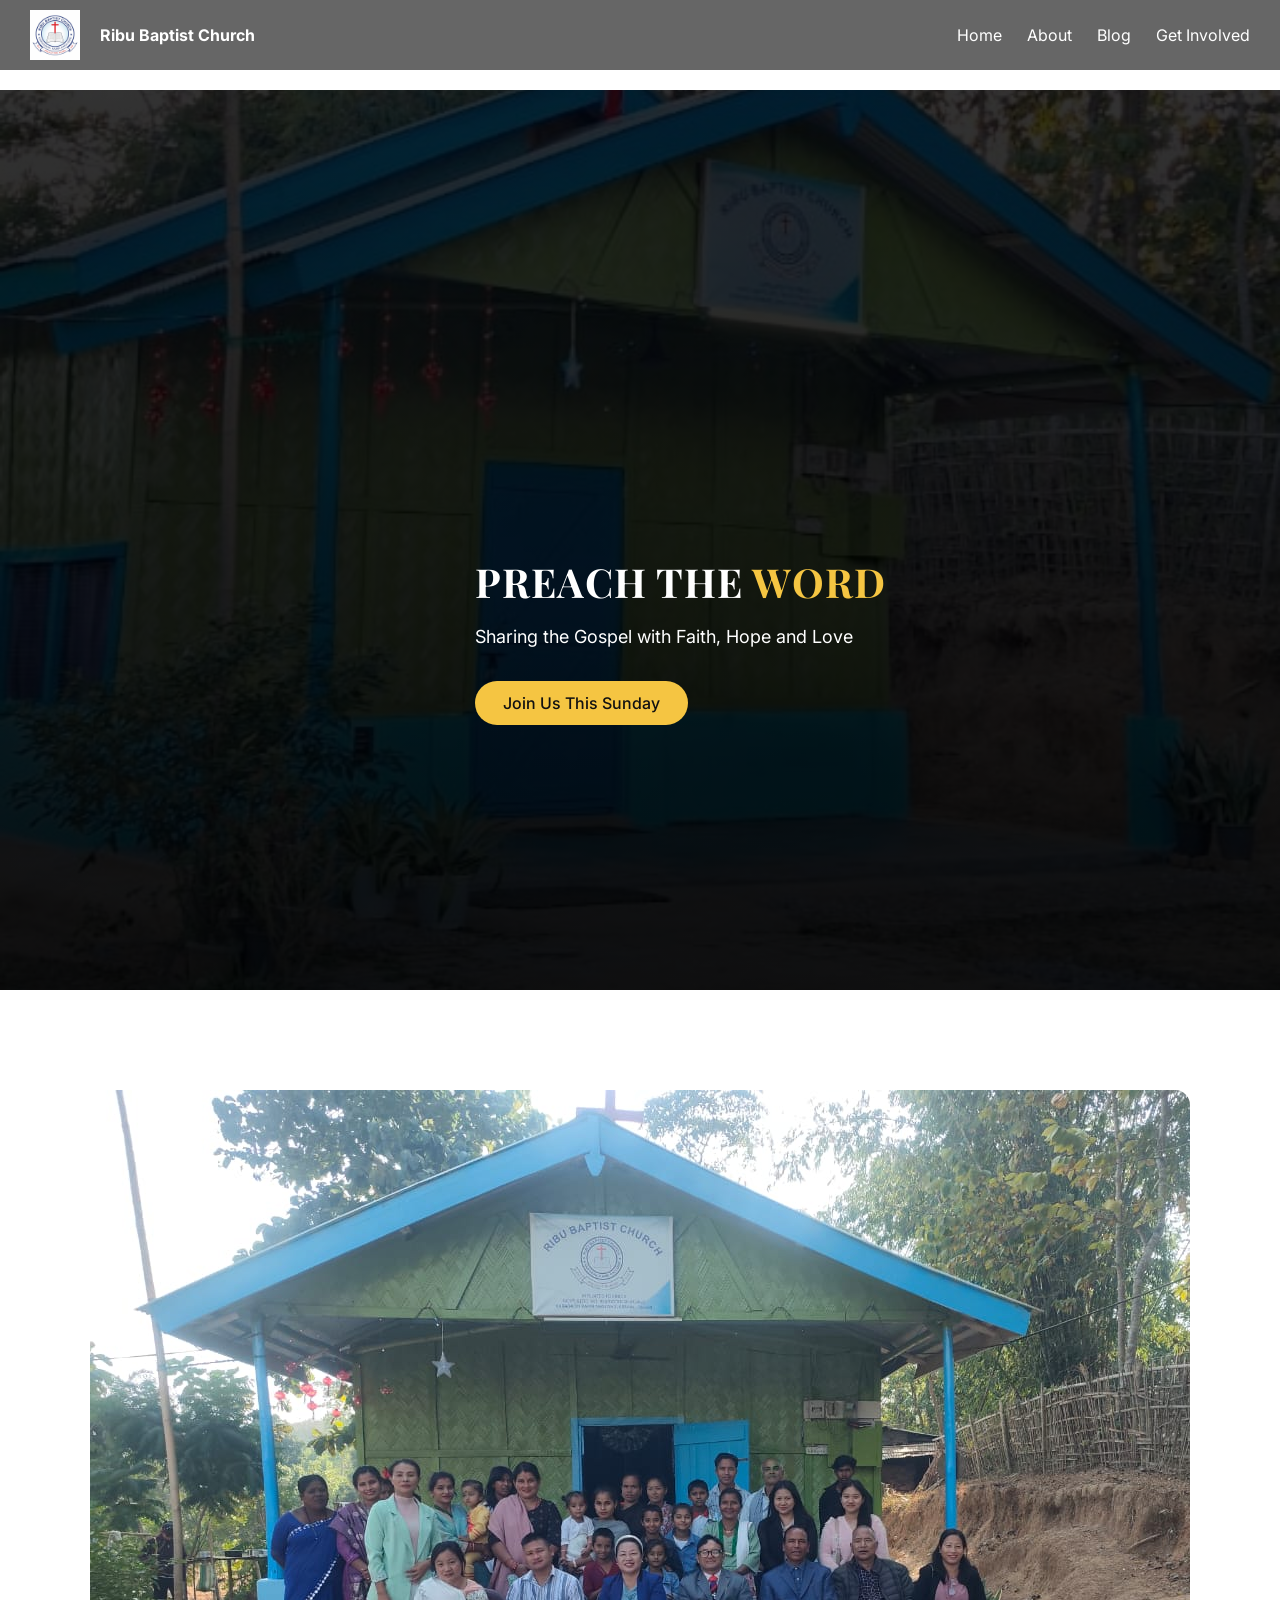
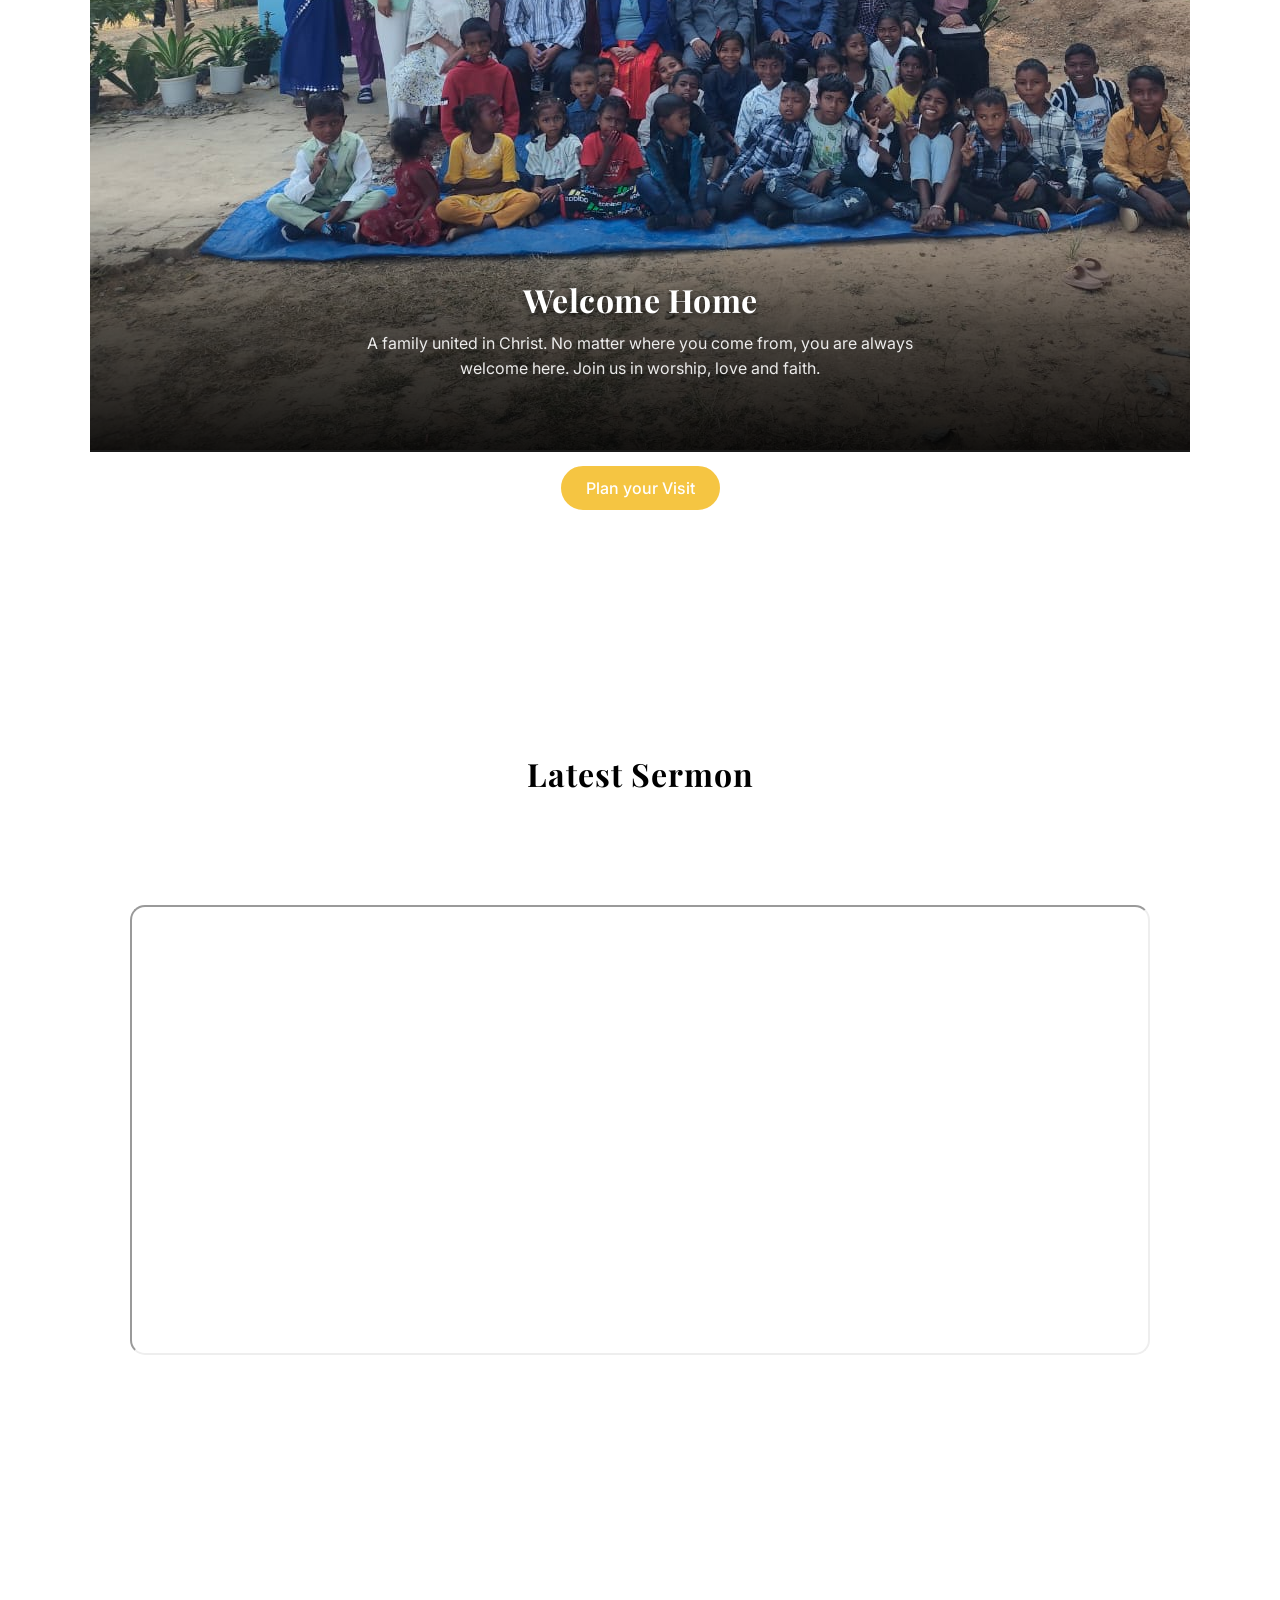
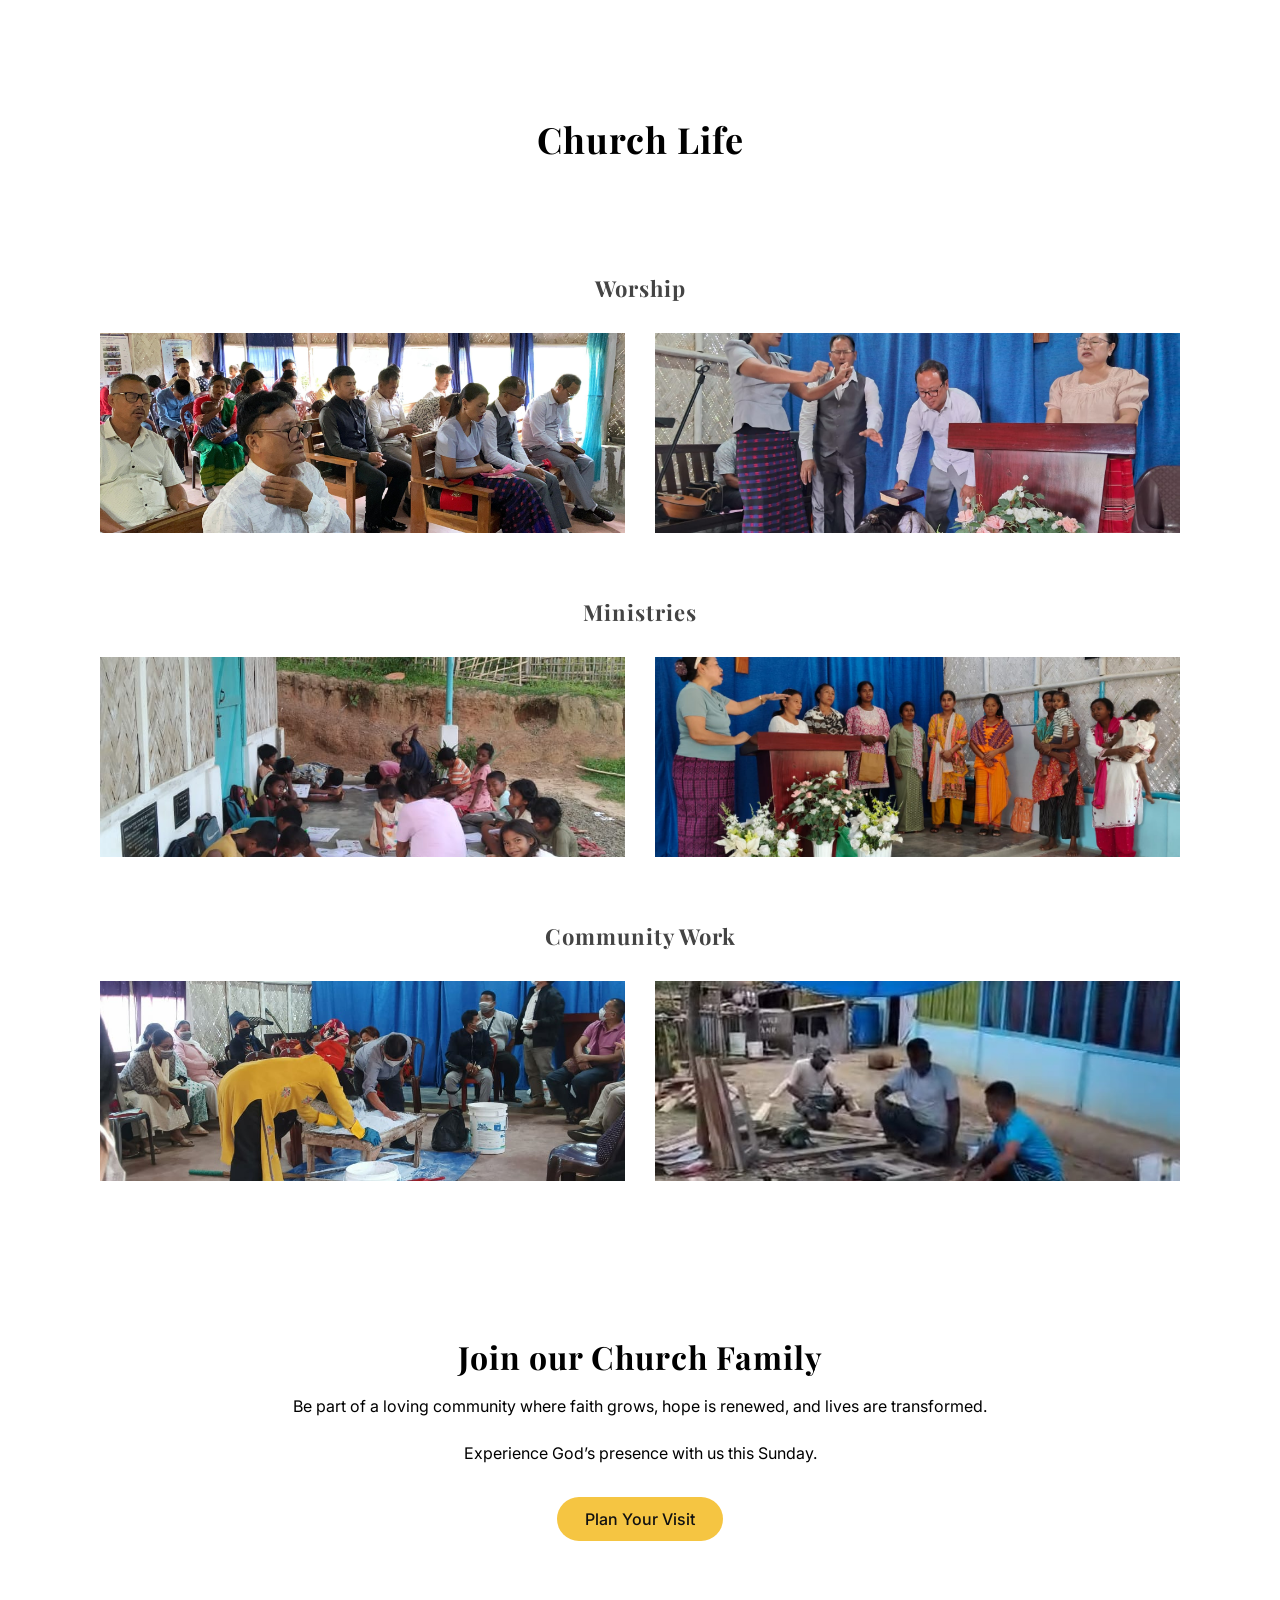
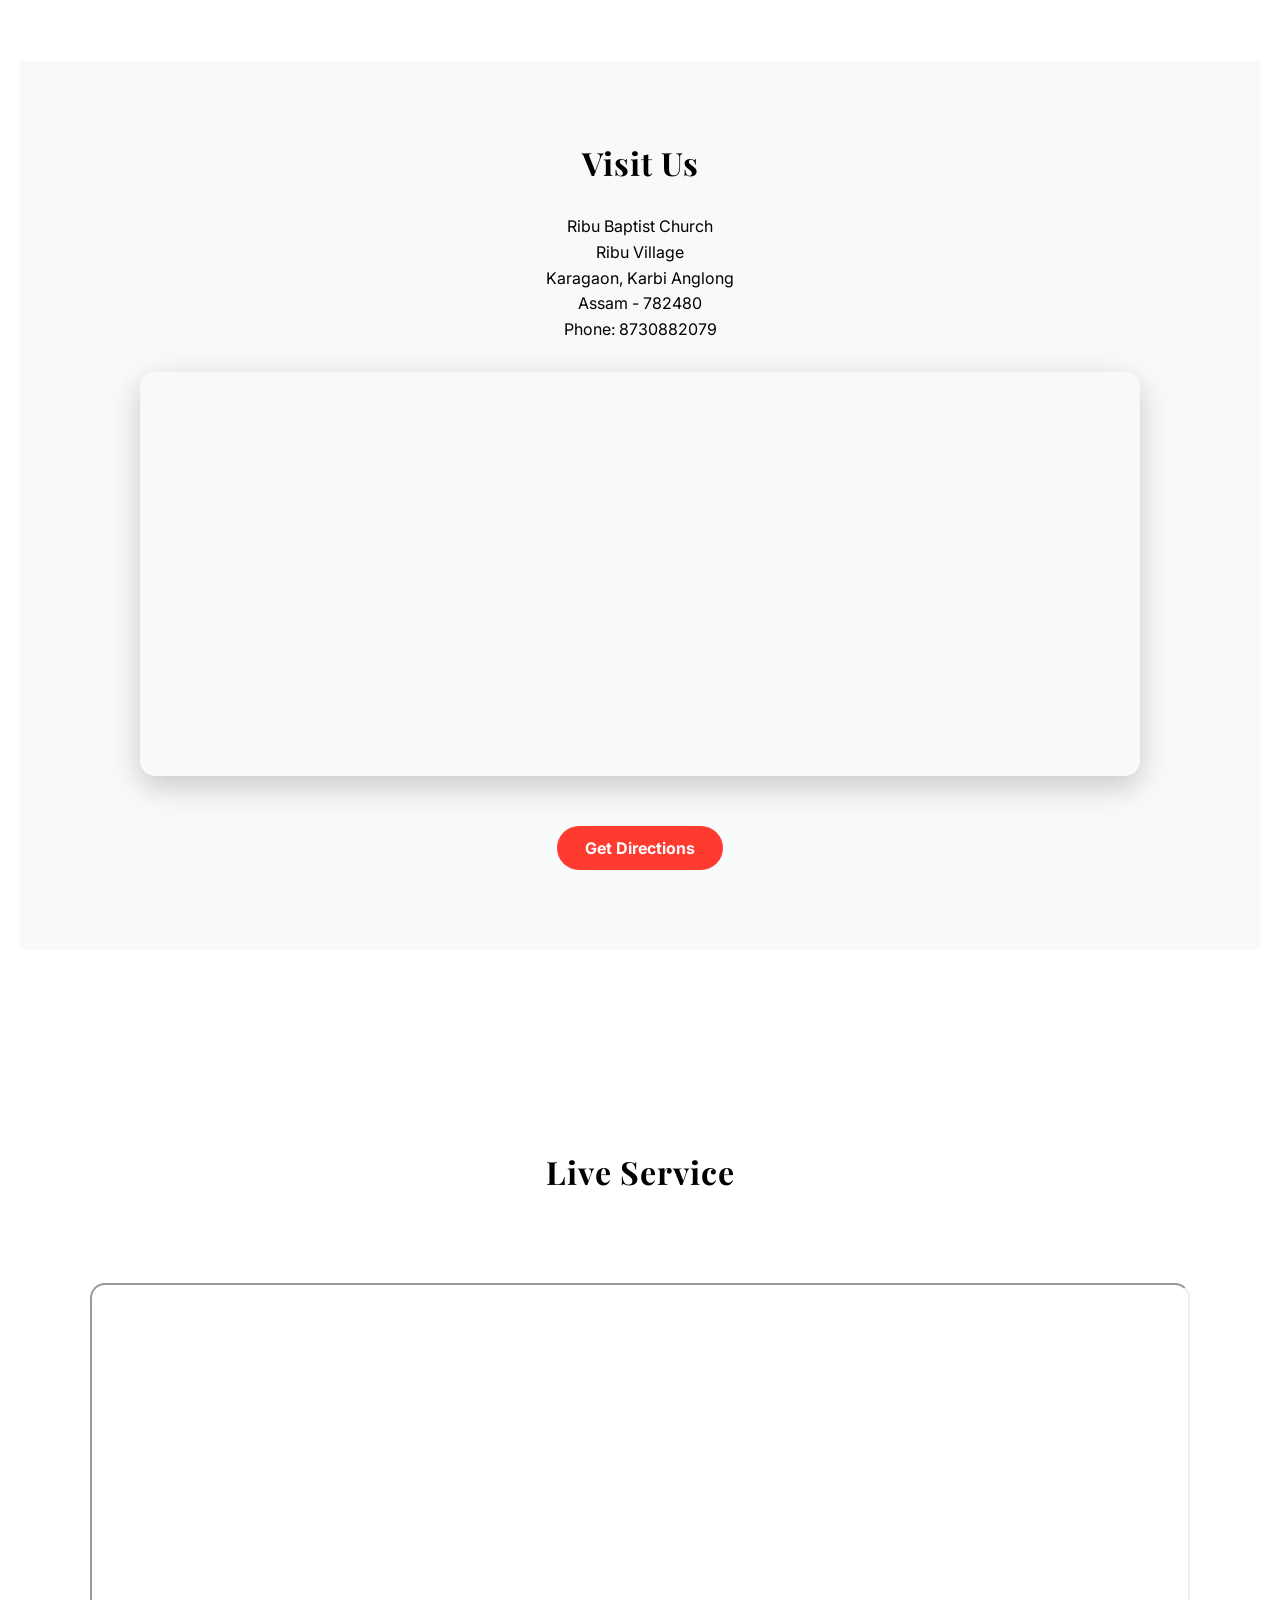
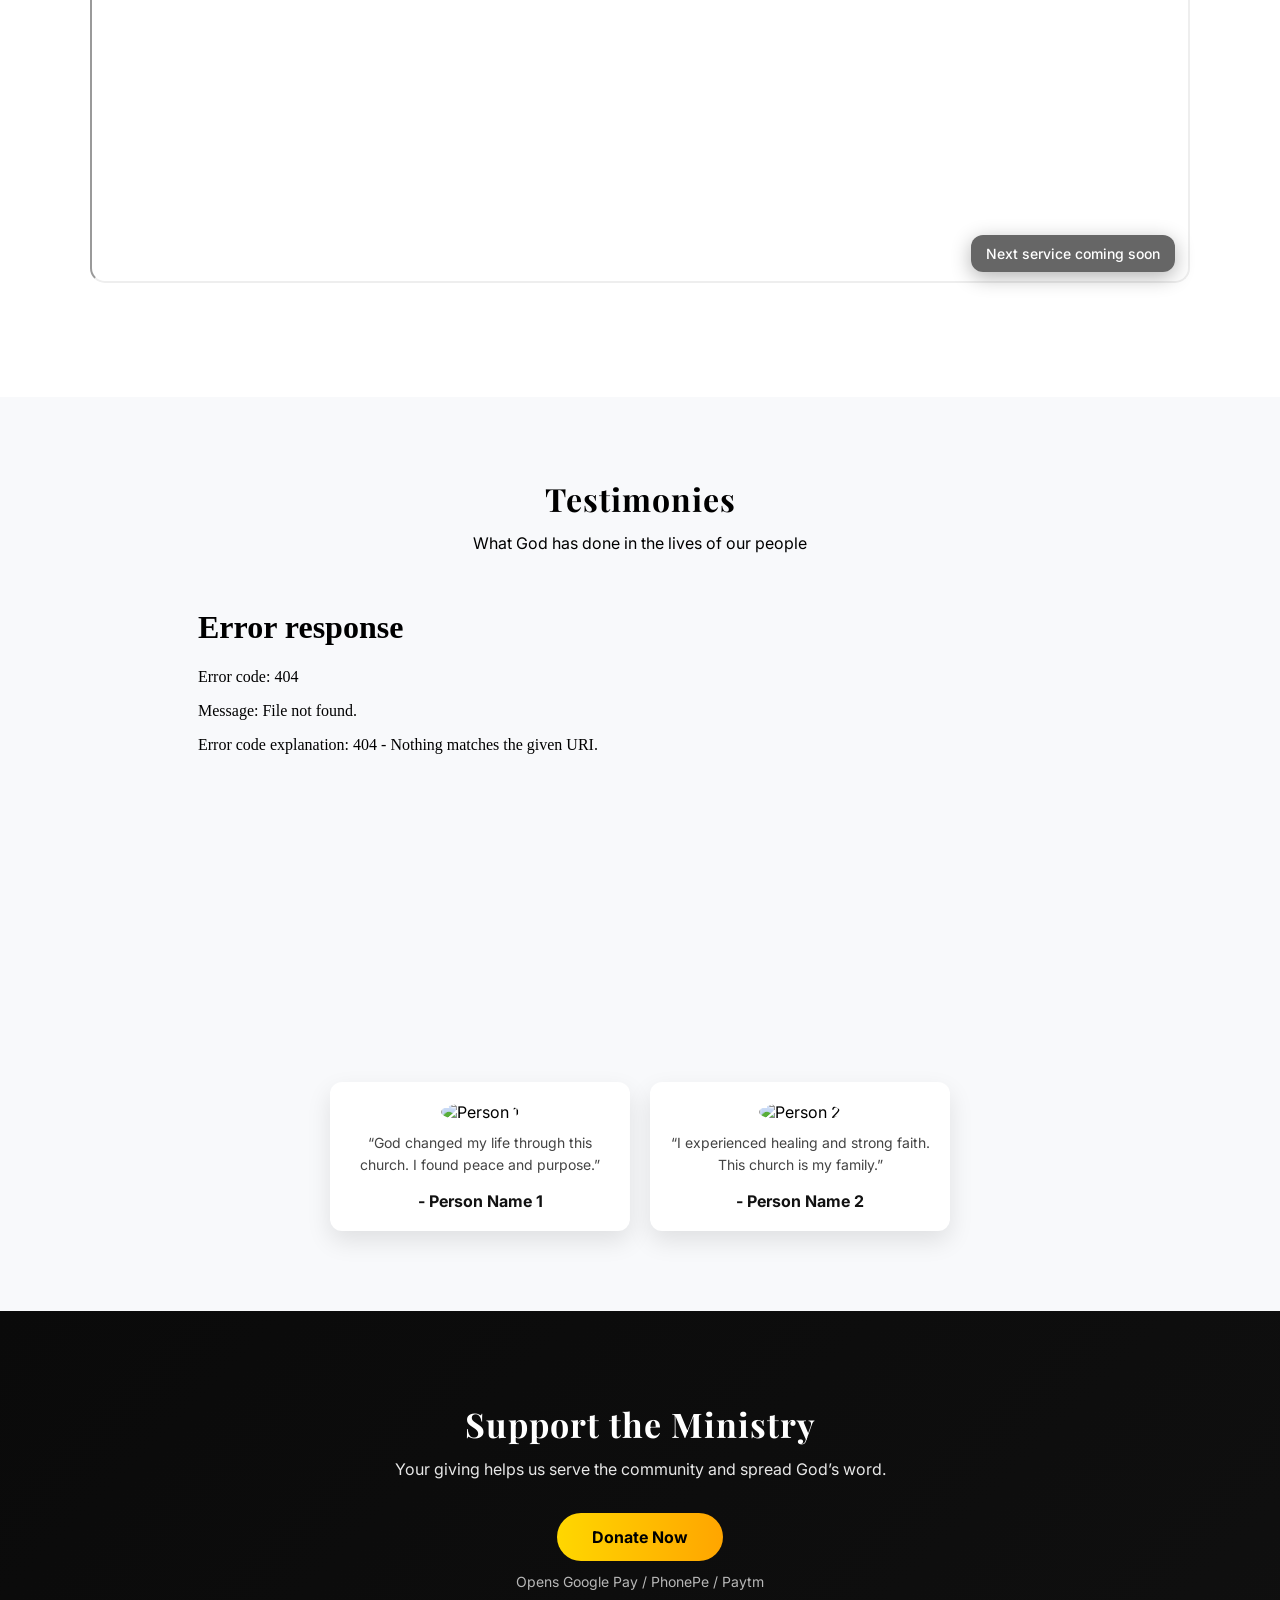
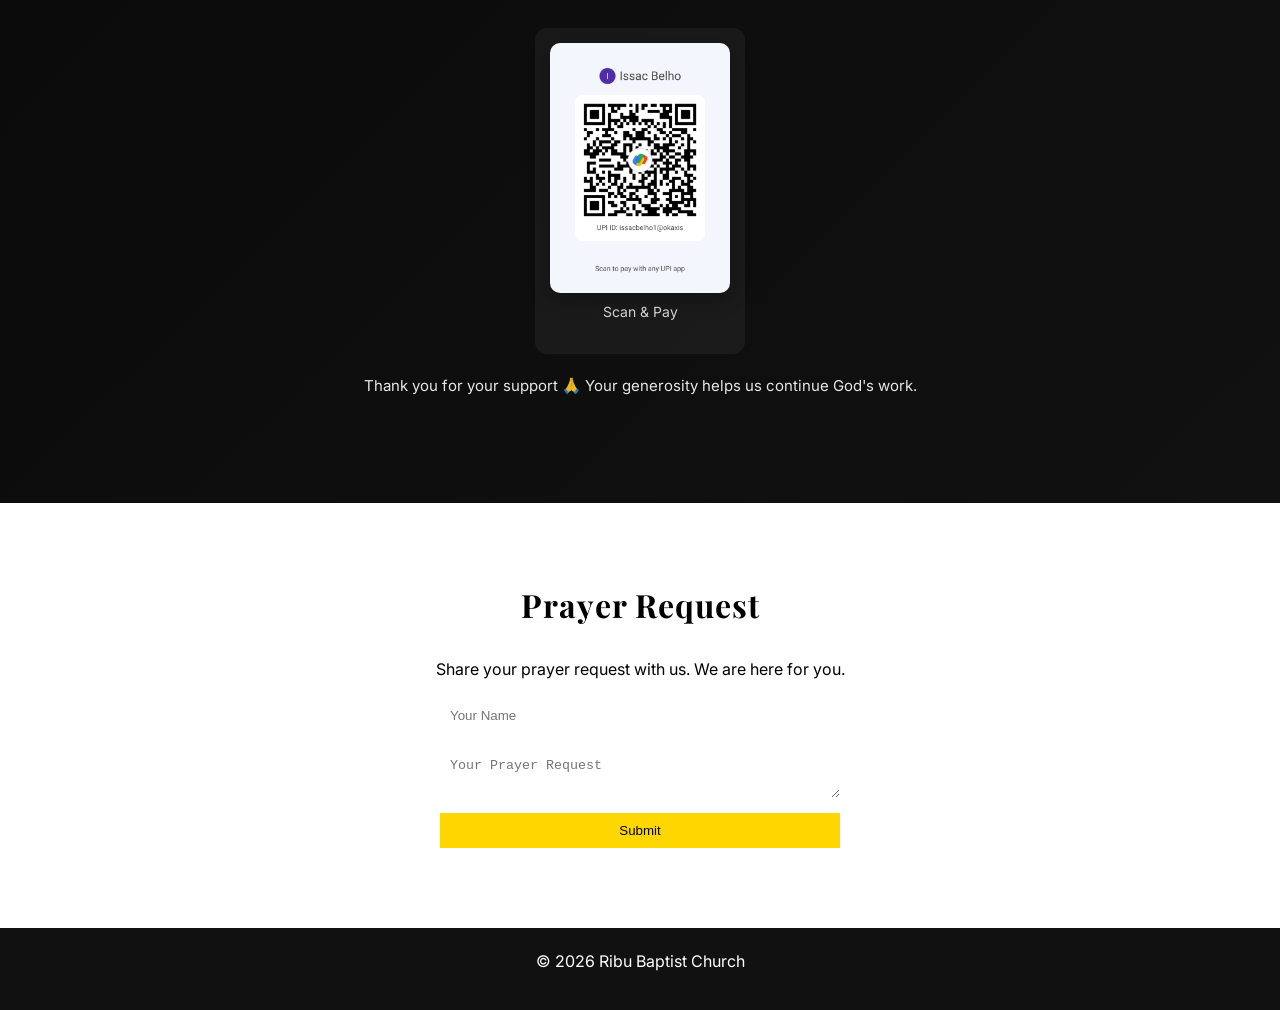
==== commit 724cf6ec: "Add files via upload" ====
--- a/index.html
+++ b/index.html
@@ -449,6 +449,18 @@
 function toggleMenu() {
     document.getElementById("menu").classList.toggle("active");
 }
+
+// ✔ FORCE MENU TO RESET ON PAGE LOAD
+window.addEventListener("load", () => {
+    document.getElementById("menu").classList.remove("active");
+});
+</script>
+</script>
+<script>document.querySelectorAll("#menu a").forEach(link => {
+    link.addEventListener("click", () => {
+        document.getElementById("menu").classList.remove("active");
+    });
+});
 </script>
 </body>
 </html>
--- a/style.css
+++ b/style.css
@@ -39,6 +39,9 @@
     font-size: 16px;
     line-height: 1.7;
     margin-bottom: 15px;
+    max-width: 750px;
+    margin-left: auto;
+    margin-right: auto;
 }
 
 /* SECTION SPACING */
@@ -47,6 +50,7 @@
 }
 section h2 {
     text-align: center;
+    margin-bottom: 30px;
 }
 /* HERO */
 .hero {
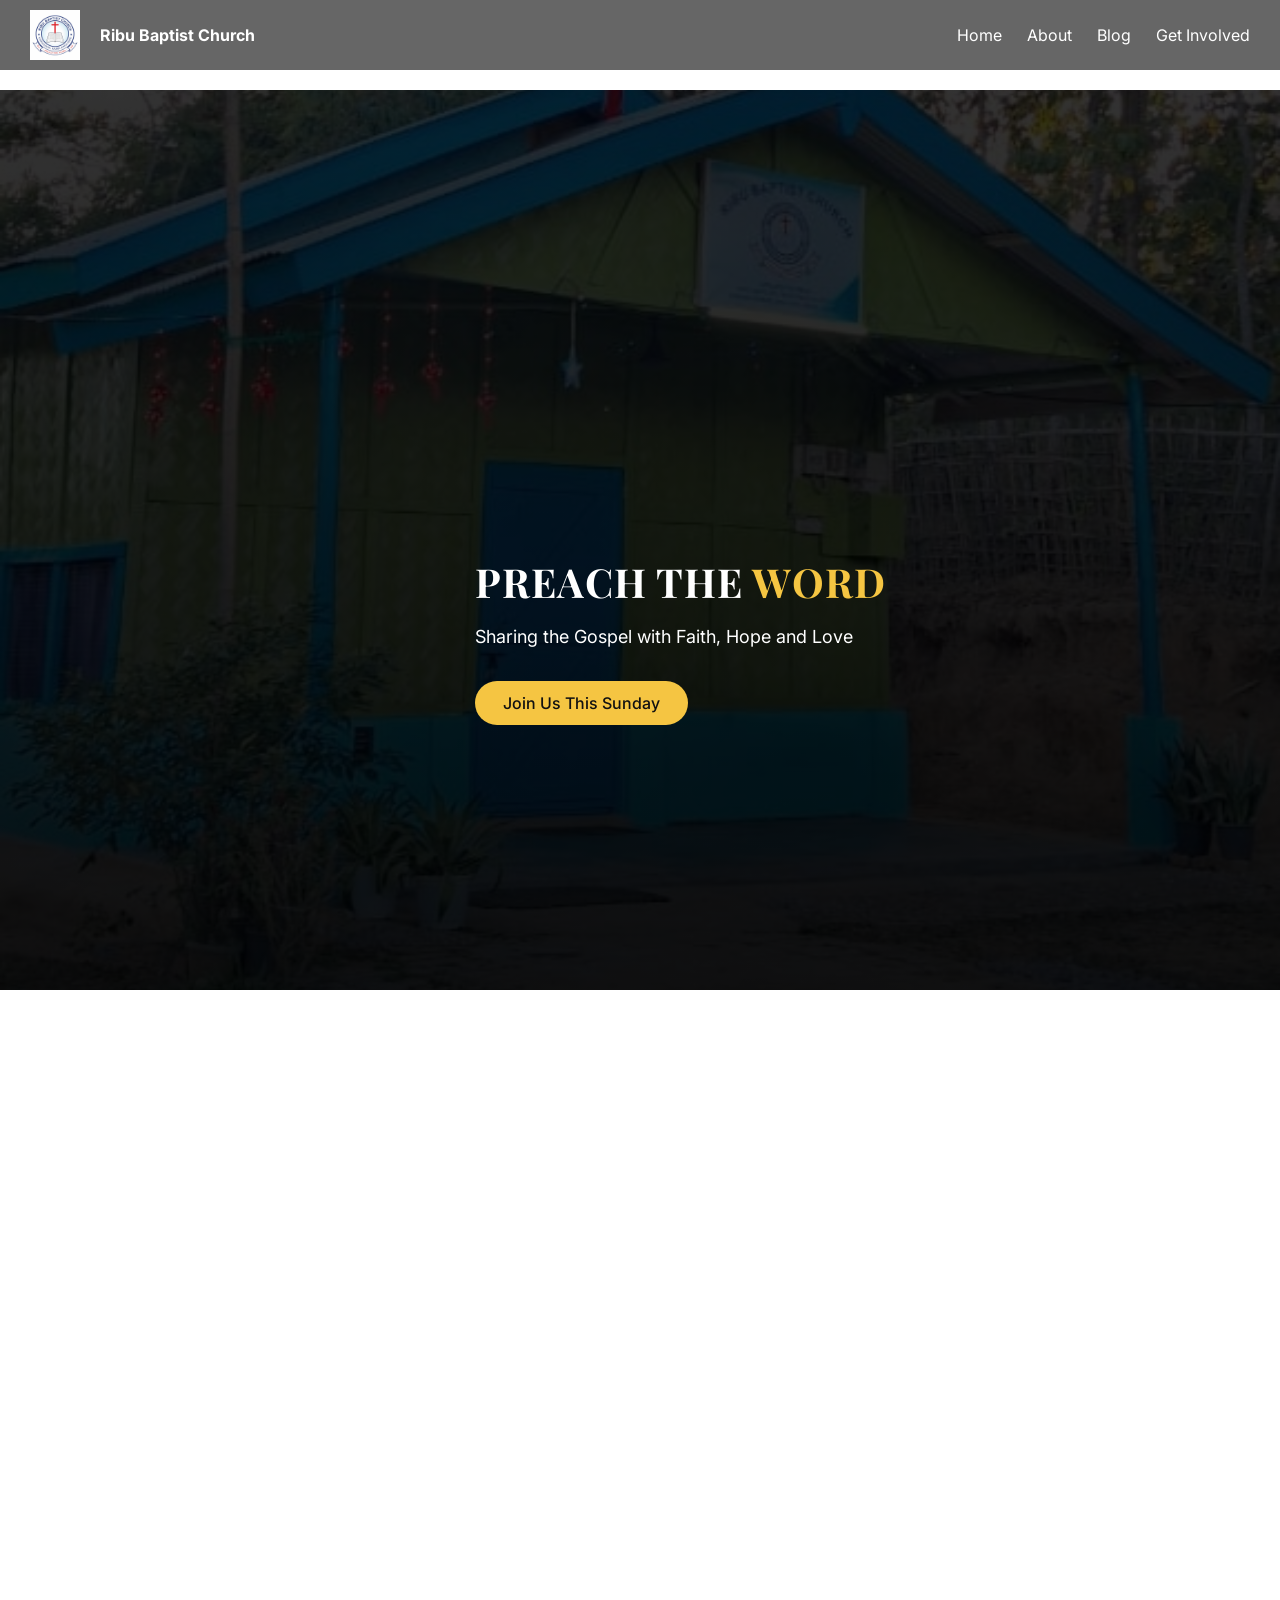
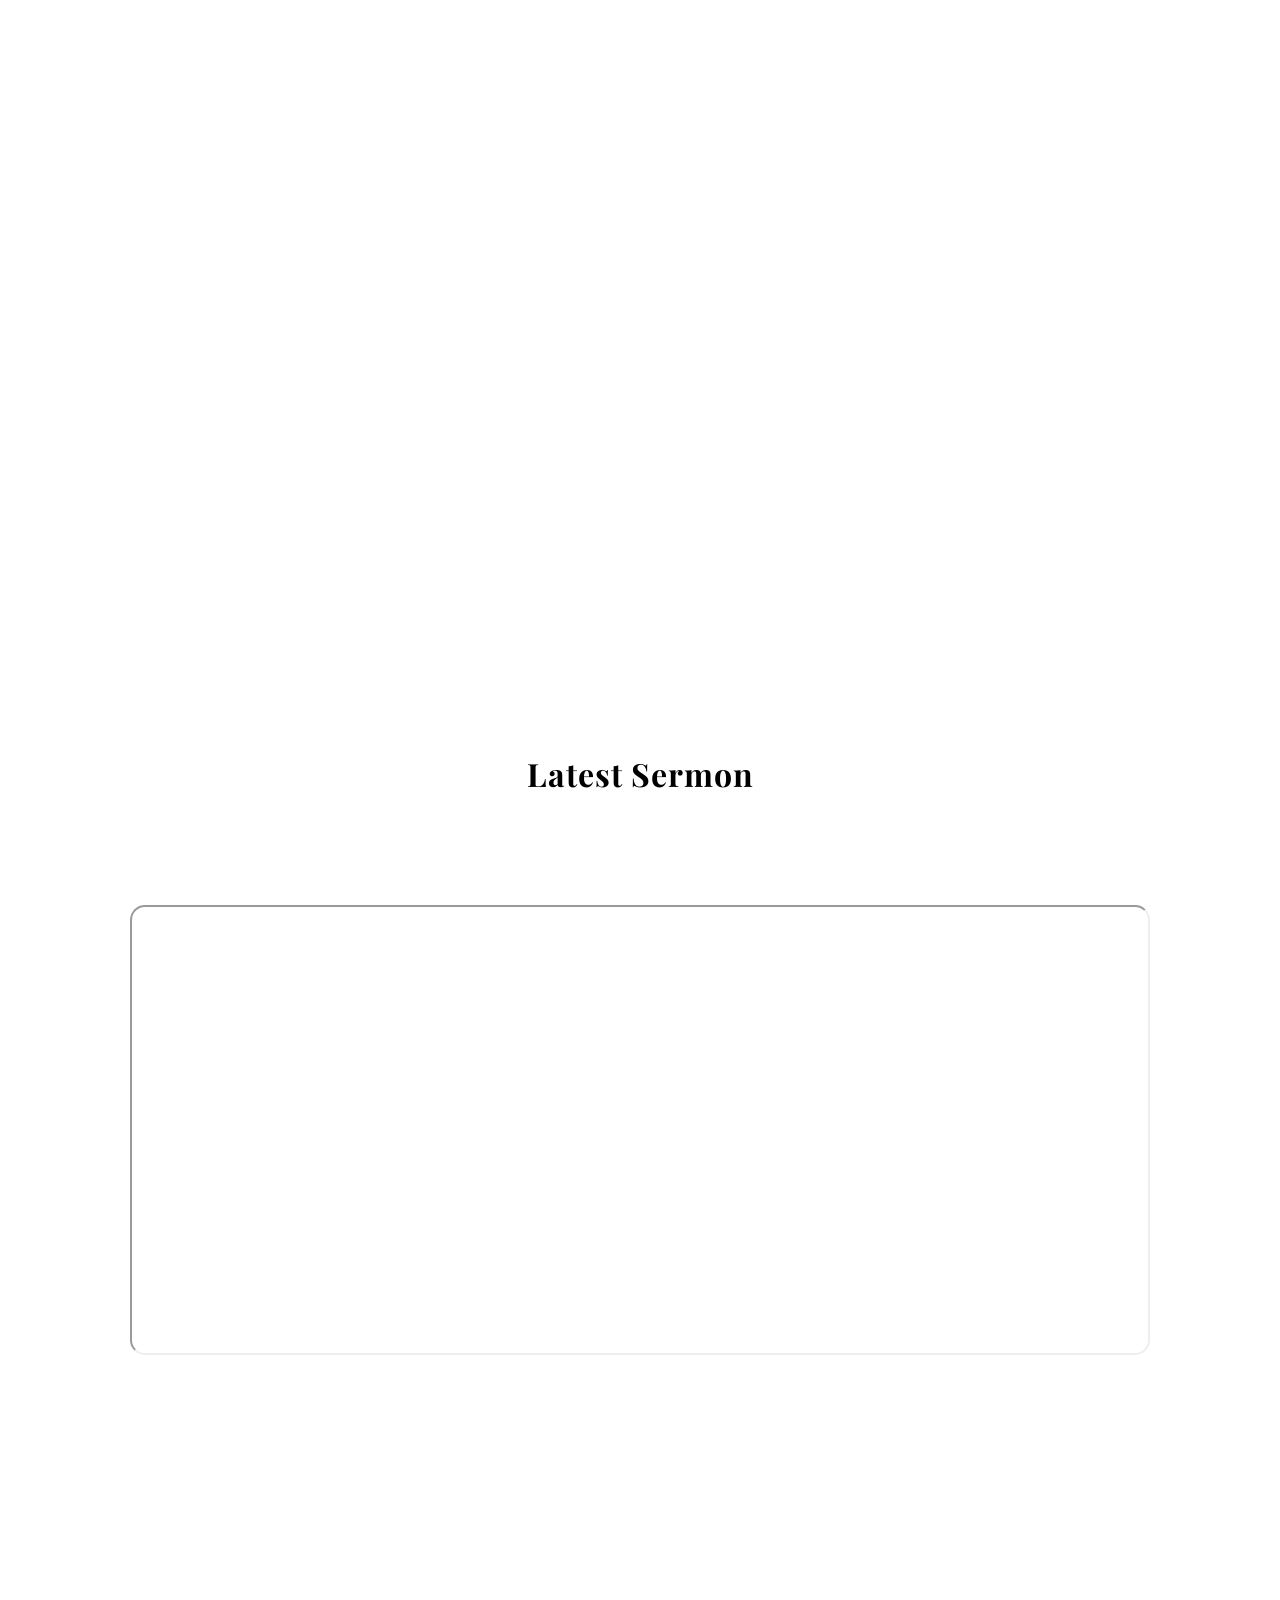
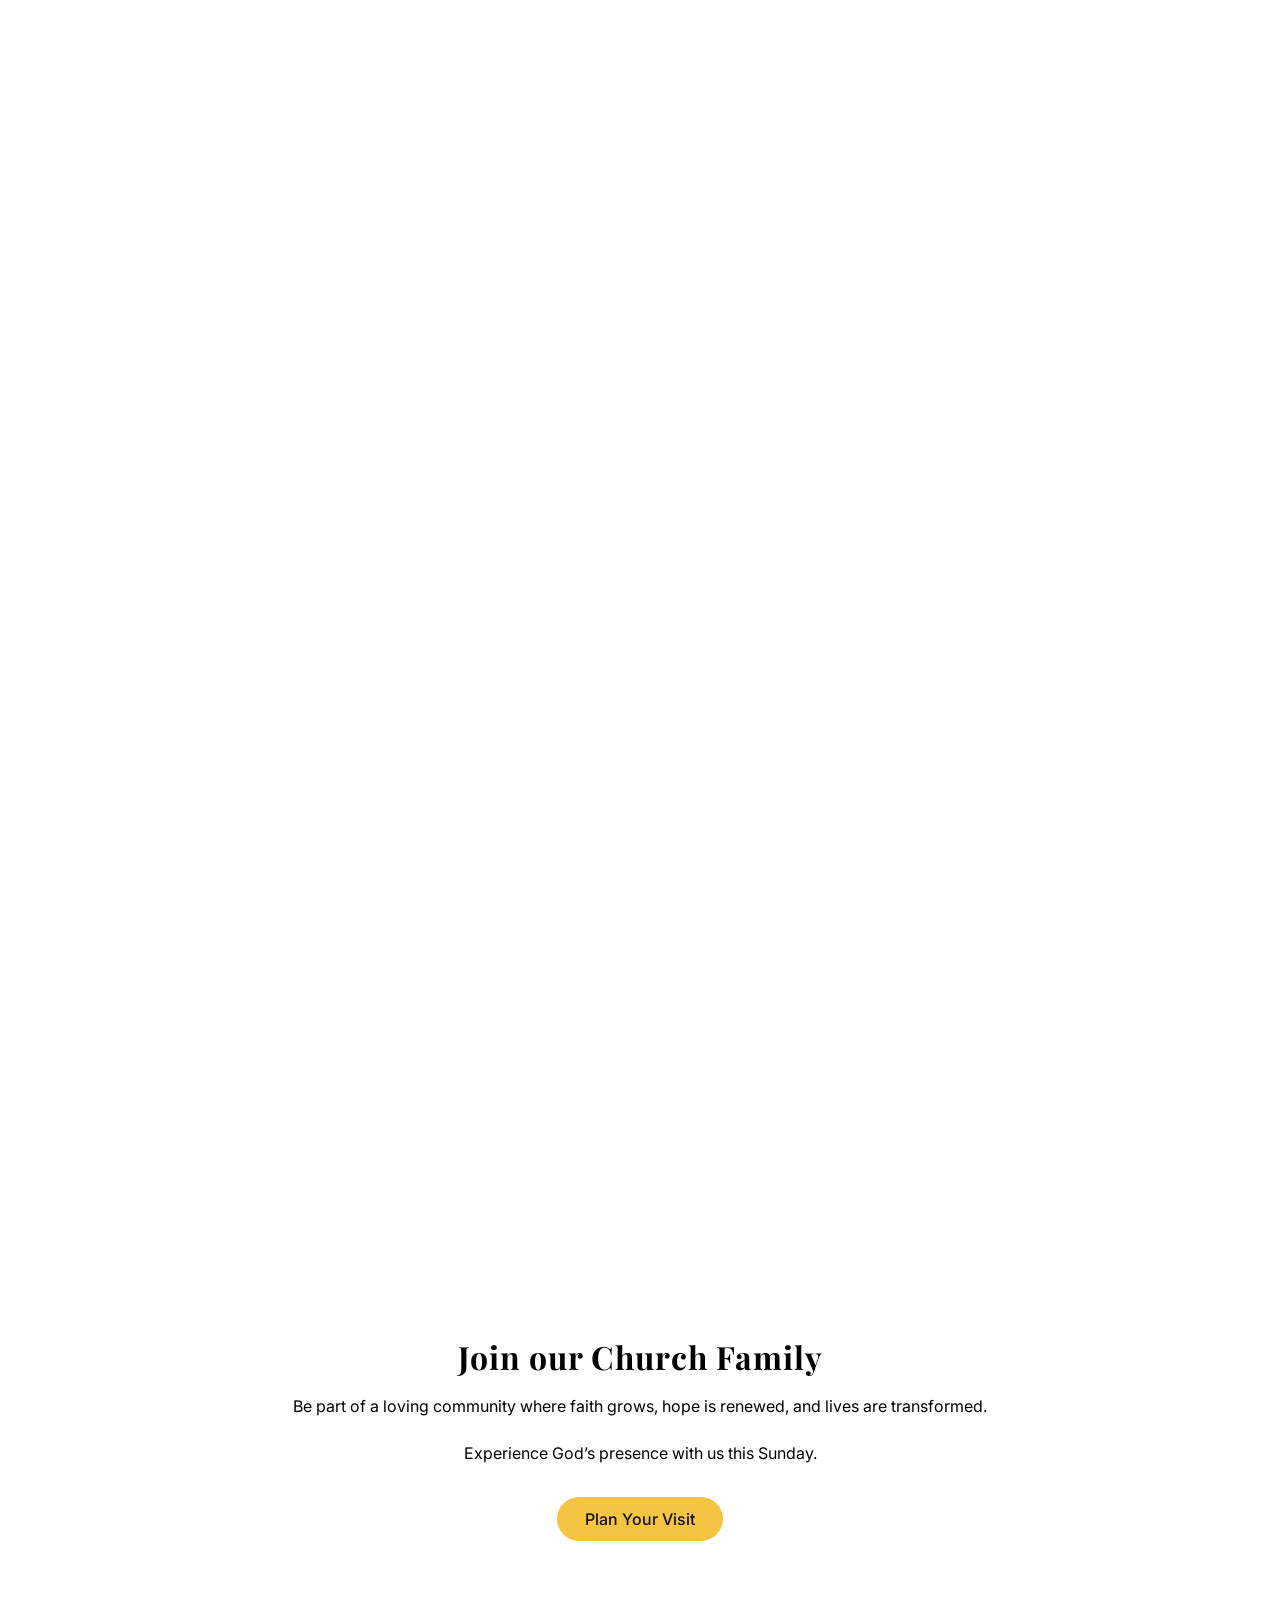
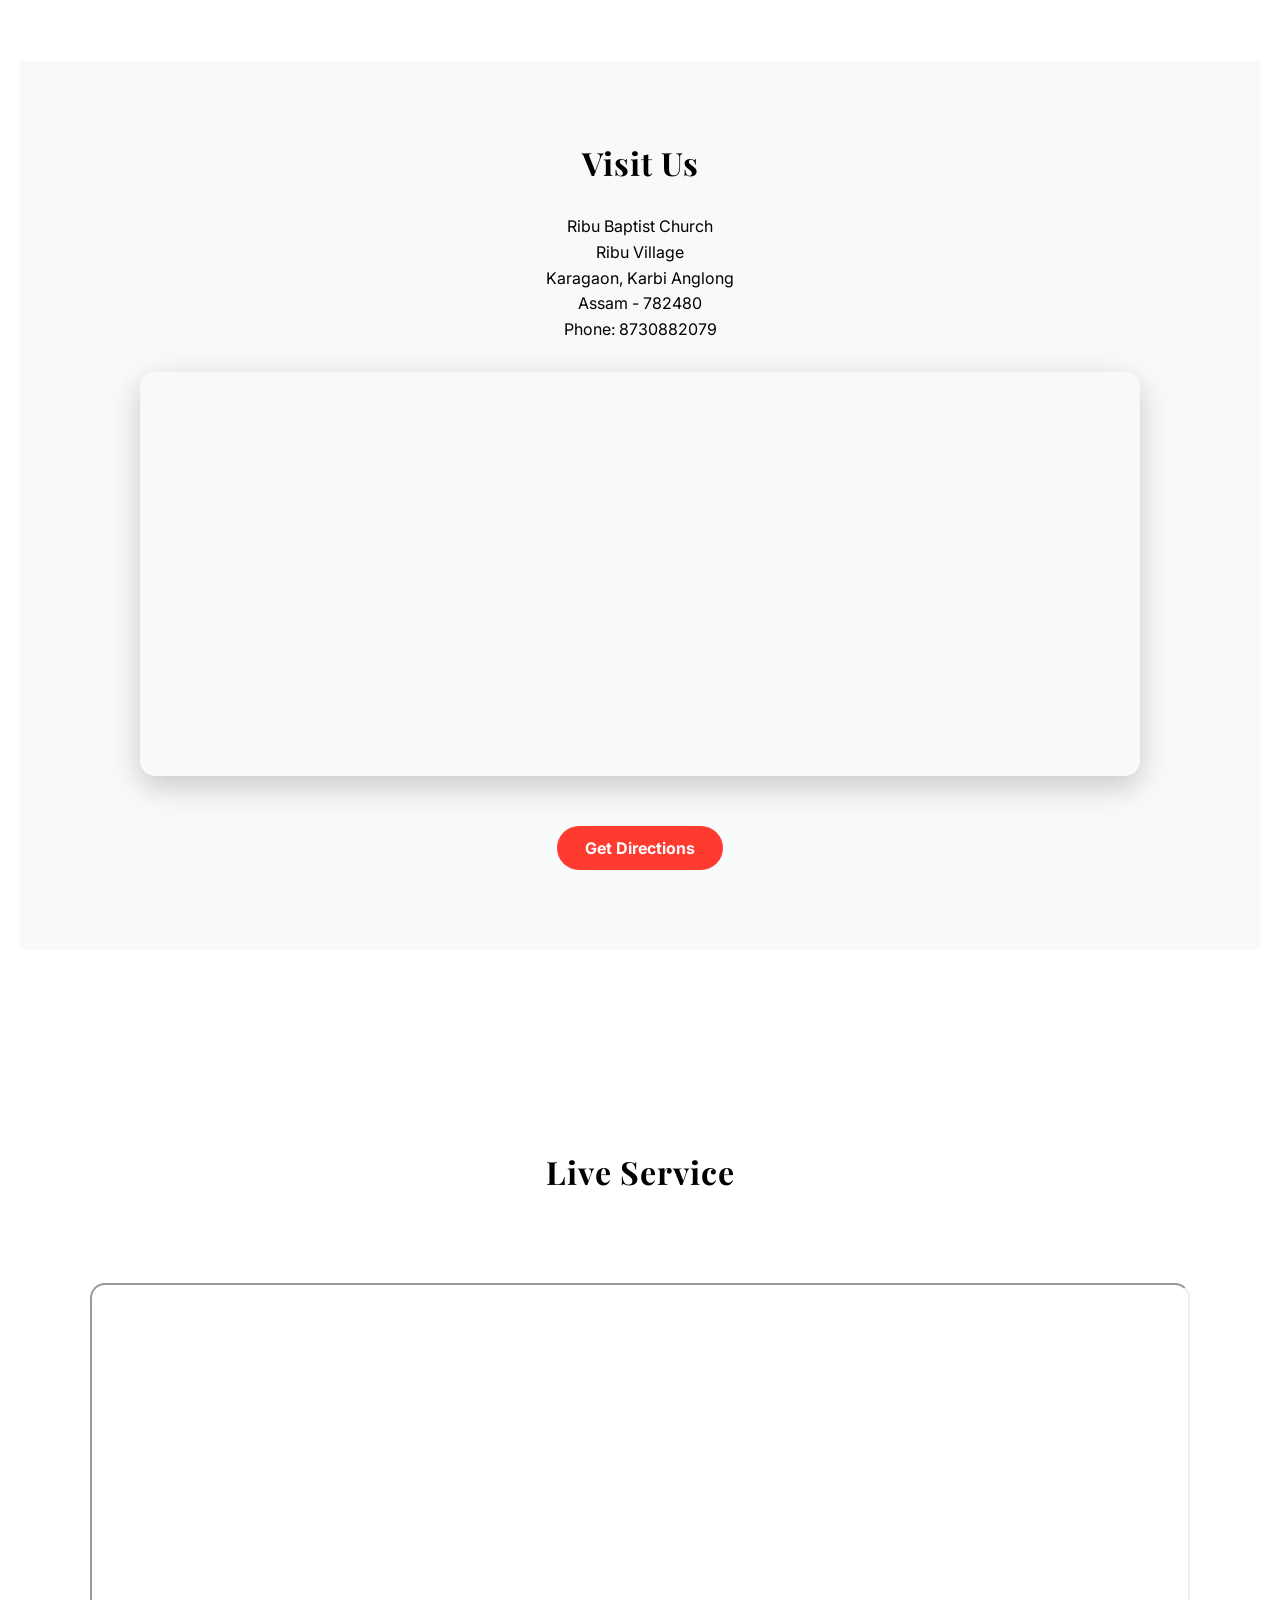
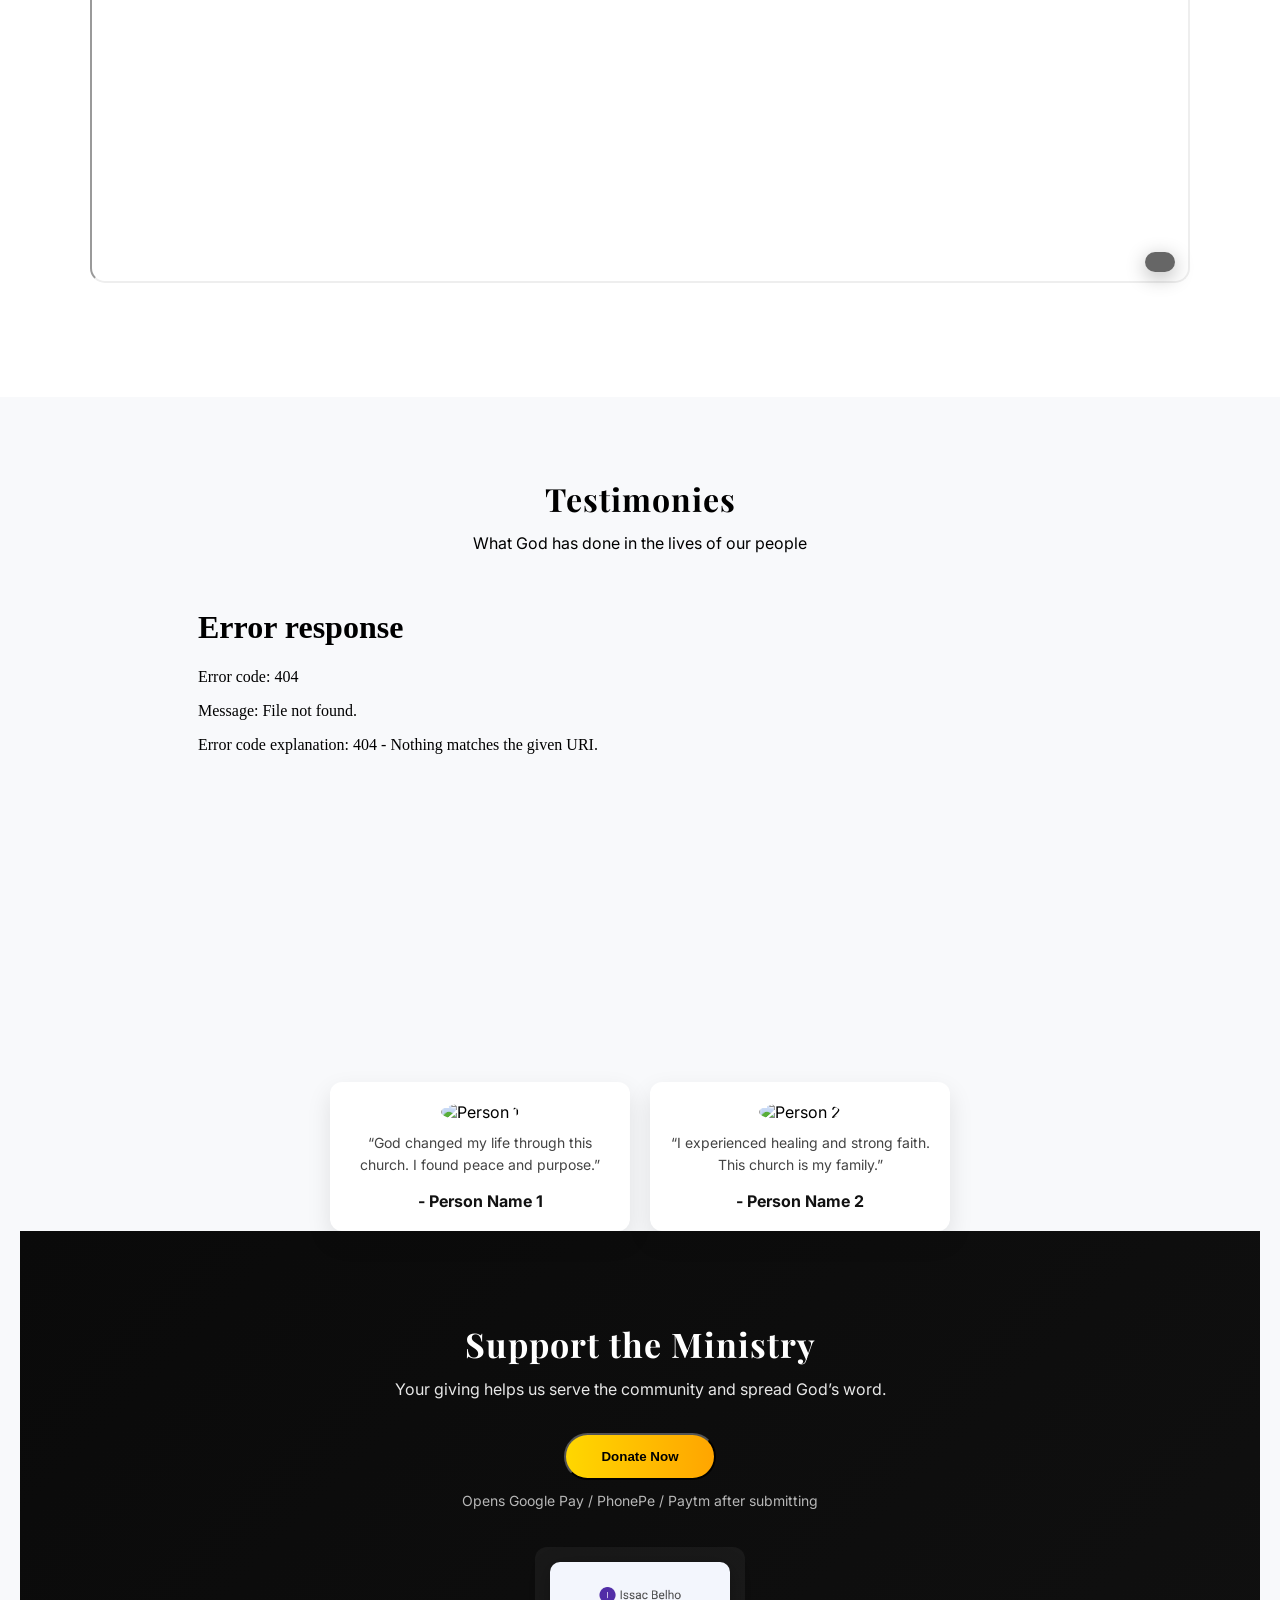
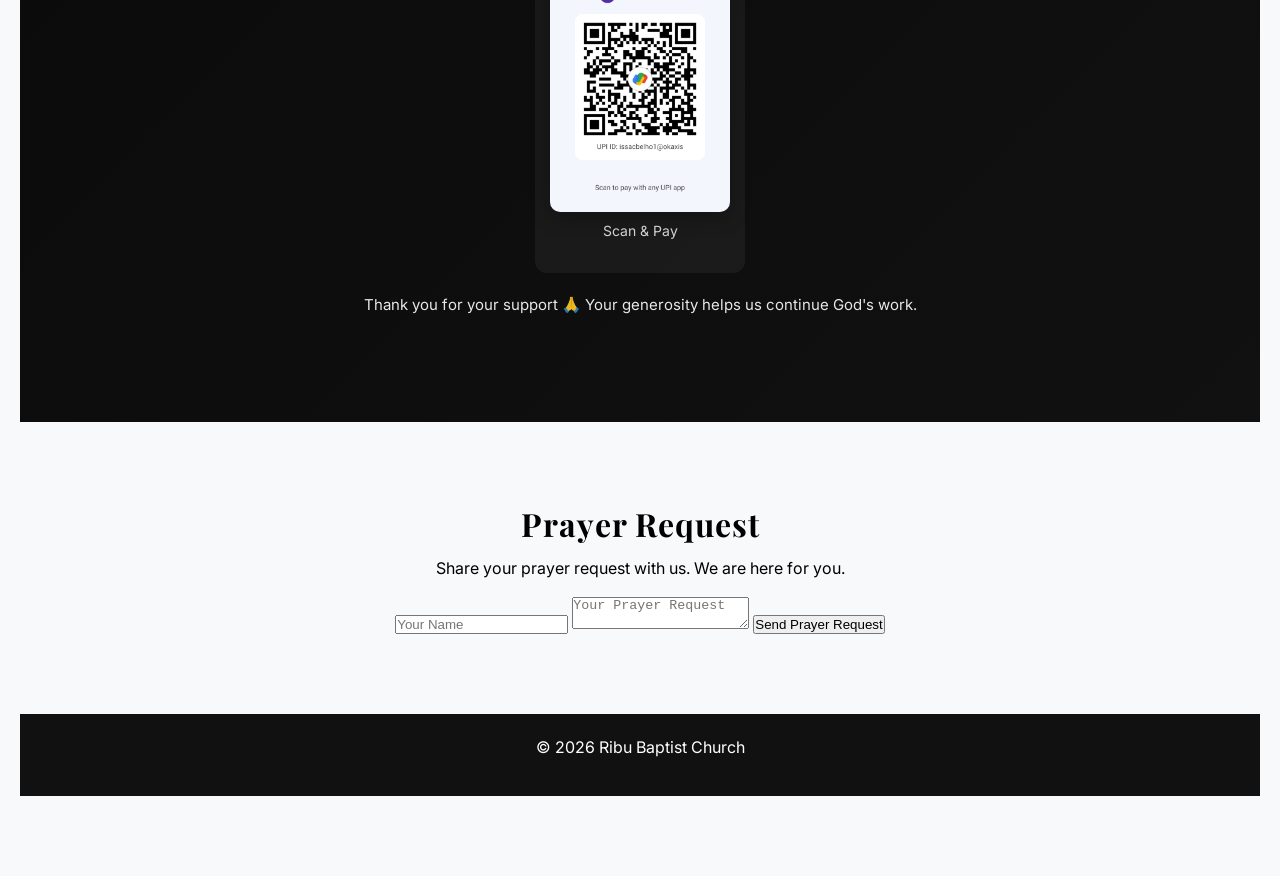
==== commit b0387471: "Add files via upload" ====
--- a/index.html
+++ b/index.html
@@ -221,7 +221,6 @@
 
     </div>
 
-</section>
 <!-- ================= DONATION SECTION ================= -->
 <section class="donation">
 
@@ -229,14 +228,12 @@
     <p>Your giving helps us serve the community and spread God’s word.</p>
 
     <!-- DONATE BUTTON -->
-    <a href="upi://pay?pa=issacbelho1@okaxis&pn=Ribu%20Baptist%20Church&cu=INR"
-       class="btn"
-       onclick="setTimeout(showDonorPopup, 1500)">
+    <button class="btn" onclick="showDonorPopup()">
         Donate Now
-    </a>
+    </button>
 
     <p style="font-size:14px; opacity:0.7; margin-top:10px;">
-        Opens Google Pay / PhonePe / Paytm
+        Opens Google Pay / PhonePe / Paytm after submitting
     </p>
 
     <!-- QR CODE -->
@@ -245,42 +242,71 @@
         <p>Scan & Pay</p>
     </div>
 
-    <!-- THANK YOU TEXT -->
     <p class="donation-thanks">
         Thank you for your support 🙏 Your generosity helps us continue God's work.
     </p>
 
 </section>
 
-<!-- ================= DONOR POPUP ================= -->
-<div id="donorPopup" class="popup-box">
+<!-- ================= DONATION POPUP ================= -->
+<div id="donorPopup" class="popup-box" style="display:none;">
 
     <div class="popup-content">
 
         <h3>Thank You for Giving 🙏</h3>
-        <p>Please enter your name for church records & prayer</p>
-
-        <input type="text" id="donorName" placeholder="Your Name">
-
-        <button onclick="sendDonorName()" class="btn">
-            Submit
-        </button>
-
-    </div>
-
-</div>
-
-<section class="prayer">
+        <p>Your prayer request will be shared with the pastor.</p>
+
+        <form id="donationForm">
+
+            <!-- NAME -->
+            <input 
+                type="text" 
+                id="donationName" 
+                placeholder="Your Name" 
+                required
+            >
+
+            <!-- PHONE -->
+            <input 
+                type="tel" 
+                id="phone" 
+                placeholder="Phone Number" 
+                required
+            >
+
+            <!-- PRAYER REQUEST -->
+            <textarea 
+                id="message" 
+                placeholder="Your Prayer Request (optional)"
+            ></textarea>
+
+            <!-- SUBMIT -->
+            <button type="submit" class="btn">
+                Continue to Pay
+            </button>
+
+        </form>
+
+    </div>
+
+</div>
+
+<section class="prayer-section">
+
     <h2>Prayer Request</h2>
     <p>Share your prayer request with us. We are here for you.</p>
 
-    <form class="prayer-form" onsubmit="sendPrayer(event)">
-    <input type="text" id="name" placeholder="Your Name" required>
-    <textarea id="request" placeholder="Your Prayer Request" required></textarea>
-    <button type="submit">Submit</button>
-</form>
-</section>
-
+    <form id="prayerForm">
+
+        <input type="text" id="name" placeholder="Your Name" required>
+
+        <textarea id="request" placeholder="Your Prayer Request" required></textarea>
+
+        <button type="submit">Send Prayer Request</button>
+
+    </form>
+
+</section>
 <footer>
     <p>© 2026 Ribu Baptist Church</p>
 </footer>
@@ -289,178 +315,9 @@
     <span onclick="closeImage()">X</span>
     <img id="popup-img">
 </div>
-
-    <script>
-// ✅ Mobile menu
-
-// ✅ Fade-in scroll animation
-const elements = document.querySelectorAll(".fade-in, .welcome-section");
-
-function showOnScroll() {
-    elements.forEach(el => {
-        const top = el.getBoundingClientRect().top;
-
-        if (top < window.innerHeight - 100) {
-            el.classList.add("show");
-        }
-    });
-}
-
-document.addEventListener("DOMContentLoaded", () => {
-
-    const btn = document.querySelector(".menu-toggle");
-    const nav = document.querySelector(".navbar");
-
-    if (btn && nav) {
-        btn.addEventListener("click", () => {
-            nav.classList.toggle("active");
-        });
-    }
-
-});
-
-window.addEventListener("scroll", showOnScroll);
-window.addEventListener("load", showOnScroll);
-
-// ✅ Gallery popup
-const images = document.querySelectorAll(".gallery img");
-const popup = document.getElementById("popup");
-const popupImg = document.getElementById("popup-img");
-
-images.forEach(img => {
-    img.addEventListener("click", () => {
-        popup.style.display = "flex";
-        popupImg.src = img.src;
-    });
-});
-
-function closeImage() {
-    popup.style.display = "none";
-}
-
-function sendPrayer(e) {
-    e.preventDefault();
-
-    const name = document.getElementById("name").value;
-    const request = document.getElementById("request").value;
-
-    const message = `Prayer Request from ${name}: ${request}`;
-
-    const phone = "918730882079"; // your number (no +)
-
-    const url = `https://wa.me/${phone}?text=${encodeURIComponent(message)}`;
-
-    window.open(url, "_blank");
-}
-</script>
-<script>
-/* ⏳ SET YOUR SERVICE TIME */
-/* =========================
-   LIVE + COUNTDOWN SYSTEM
-   ========================= */
-
-/* Set next service time */
-const serviceTime = new Date("2026-04-14T09:30:00");
-
-/* Elements */
-const badge = document.getElementById("liveBadge");
-const countdown = document.getElementById("countdownBox");
-
-/* MANUAL LIVE SWITCH (IMPORTANT) */
-// 👉 Change this to true when you are LIVE
-const isLive = false;
-
-function updateCountdown() {
-
-    /* 🔴 IF LIVE MODE IS ON (manual control) */
-    if (isLive) {
-        if (badge) badge.style.display = "block";
-        if (countdown) countdown.innerHTML = "🔴 We are LIVE now!";
-        return;
-    }
-
-    /* ⏳ COUNTDOWN MODE */
-    if (badge) badge.style.display = "none";
-
-    const now = new Date();
-    const diff = serviceTime - now;
-
-    if (diff <= 0) {
-        countdown.innerHTML = "Next service coming soon";
-        return;
-    }
-
-    const hours = Math.floor(diff / (1000 * 60 * 60));
-    const mins = Math.floor((diff / (1000 * 60)) % 60);
-    const secs = Math.floor((diff / 1000) % 60);
-
-    countdown.innerHTML =
-        "Service starts in: " + hours + "h " + mins + "m " + secs + "s";
-}
-
-/* Run every second */
-setInterval(updateCountdown, 1000);
-
-/* Run immediately on load */
-updateCountdown();
-
-
-// =============================
-// SHOW POPUP AFTER DONATE CLICK
-// =============================
-function showDonorPopup() {
-    document.getElementById("donorPopup").style.display = "flex";
-}
-
-// =============================
-// SEND DONOR NAME TO PASTOR
-// =============================
-function sendDonorName() {
-
-    const name = document.getElementById("donorName").value;
-
-    if (!name) {
-        alert("Please enter your name 🙏");
-        return;
-    }
-
-    const message =
-        "🙏 NEW DONATION RECORD\n\n" +
-        "Donor Name: " + name + "\n" +
-        "Church: Ribu Baptist Church";
-
-    const pastorNumber = "918730882079";
-
-    // Send WhatsApp message to pastor
-    window.open(
-        `https://wa.me/${pastorNumber}?text=${encodeURIComponent(message)}`,
-        "_blank"
-    );
-
-    // Close popup after sending
-    document.getElementById("donorPopup").style.display = "none";
-
-    // Clear input
-    document.getElementById("donorName").value = "";
-}
-
-</script>
-<script>
-function toggleMenu() {
-    document.getElementById("menu").classList.toggle("active");
-}
-
-// ✔ FORCE MENU TO RESET ON PAGE LOAD
-window.addEventListener("load", () => {
-    document.getElementById("menu").classList.remove("active");
-});
-</script>
-</script>
-<script>document.querySelectorAll("#menu a").forEach(link => {
-    link.addEventListener("click", () => {
-        document.getElementById("menu").classList.remove("active");
-    });
-});
-</script>
+<script type="module" src="js/firebase.js"></script>
+<script type="module" src="js/main.js"></script>
+<script type="module" src="js/prayer.js"></script>
+<script type="module" src="js/donation.js"></script>
 </body>
 </html>
--- a/style.css
+++ b/style.css
@@ -1063,7 +1063,7 @@
     }
     
     #menu {
-        display: flex;
+        display: none;
         flex-direction: column;
         position: absolute;
         top: 60px;
@@ -1083,6 +1083,8 @@
     }
 
     #menu.active {
+        display: flex;
+        flex-direction: column;
         opacity: 1;
         pointer-events: auto;
         transform: translateY(0);
